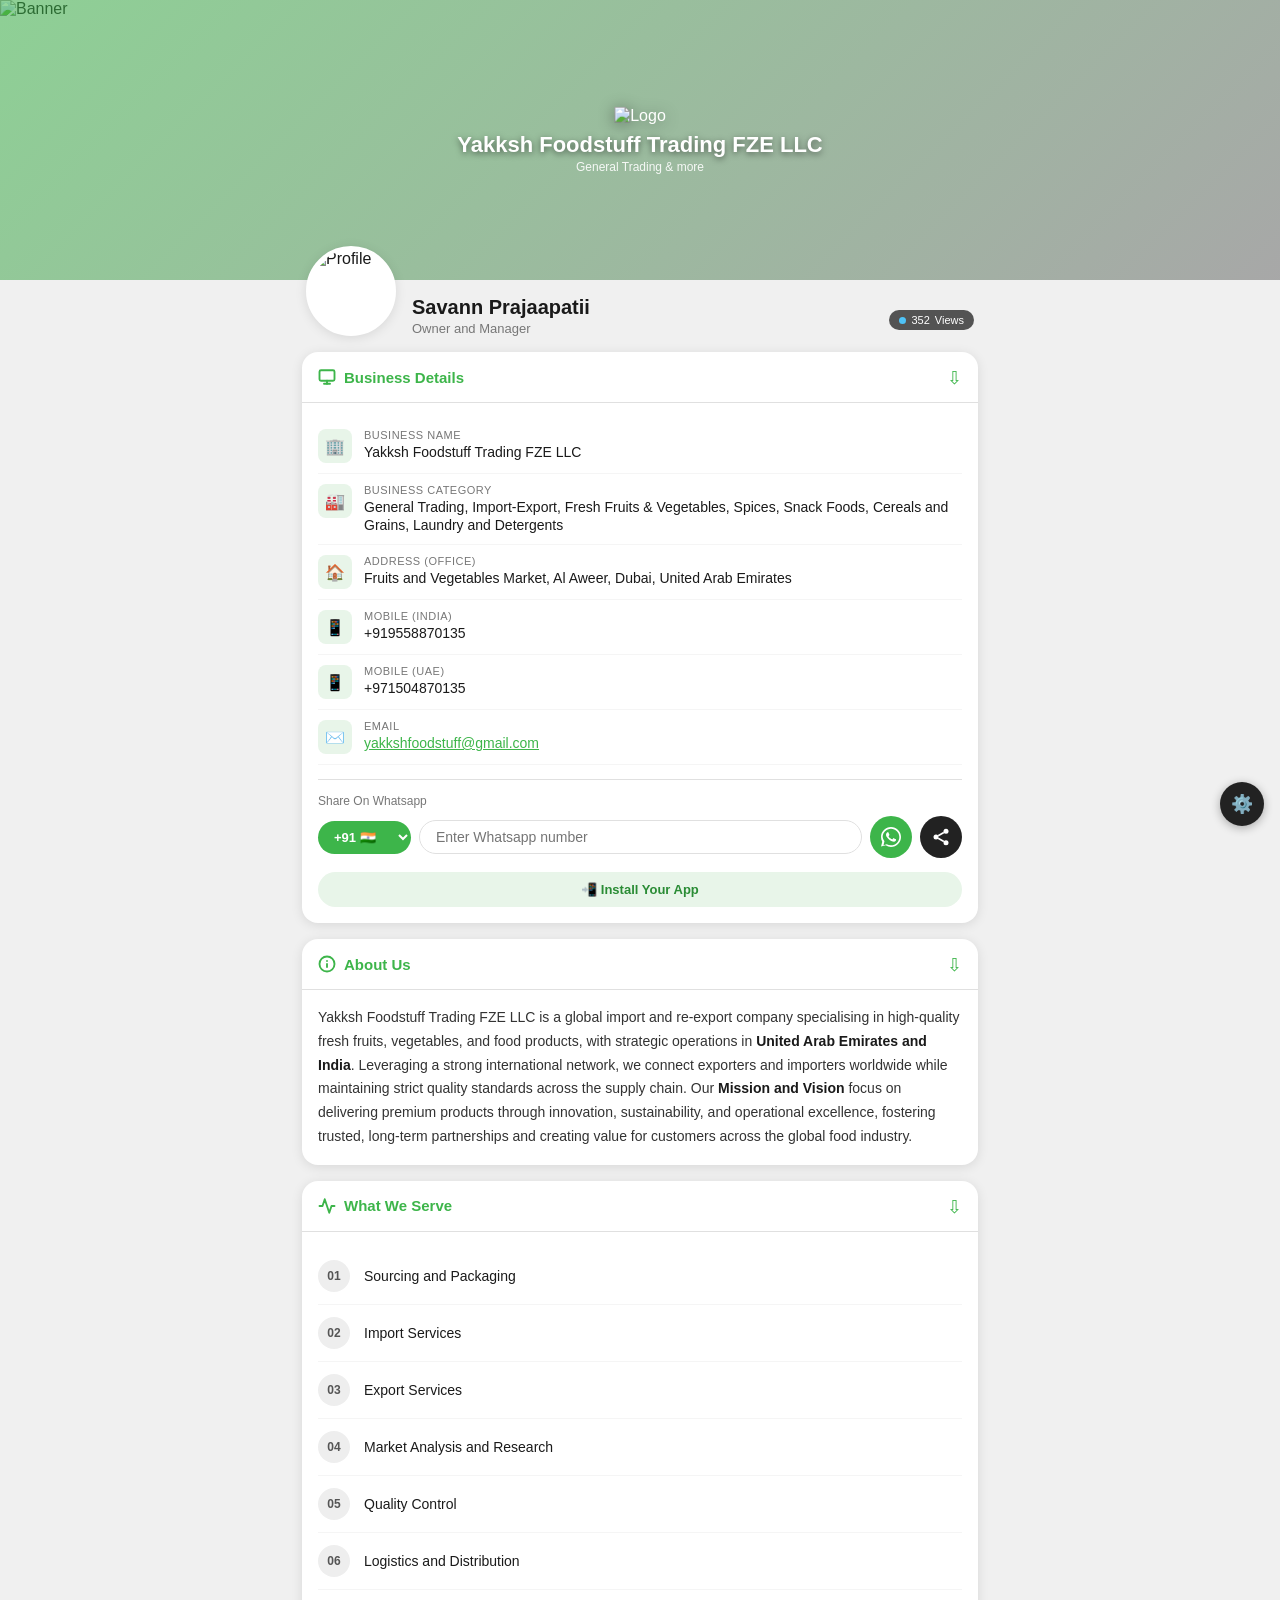
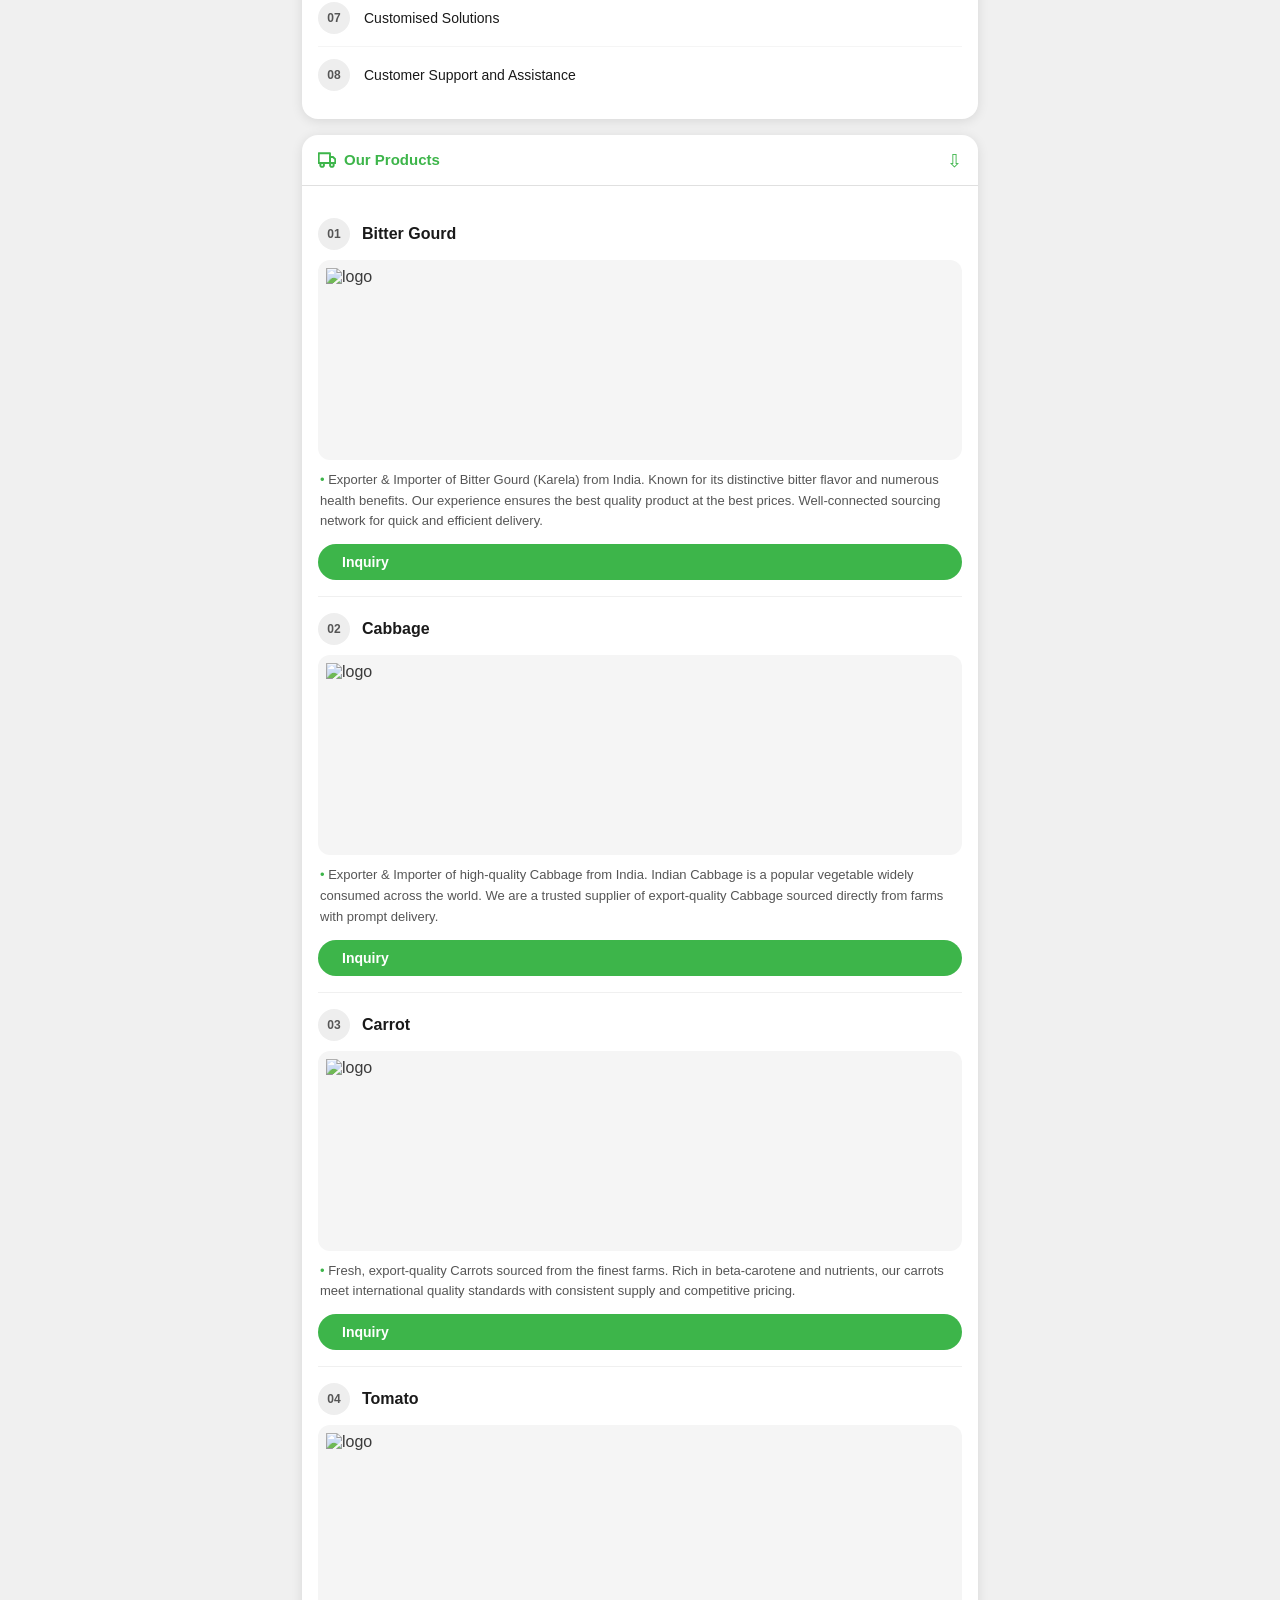
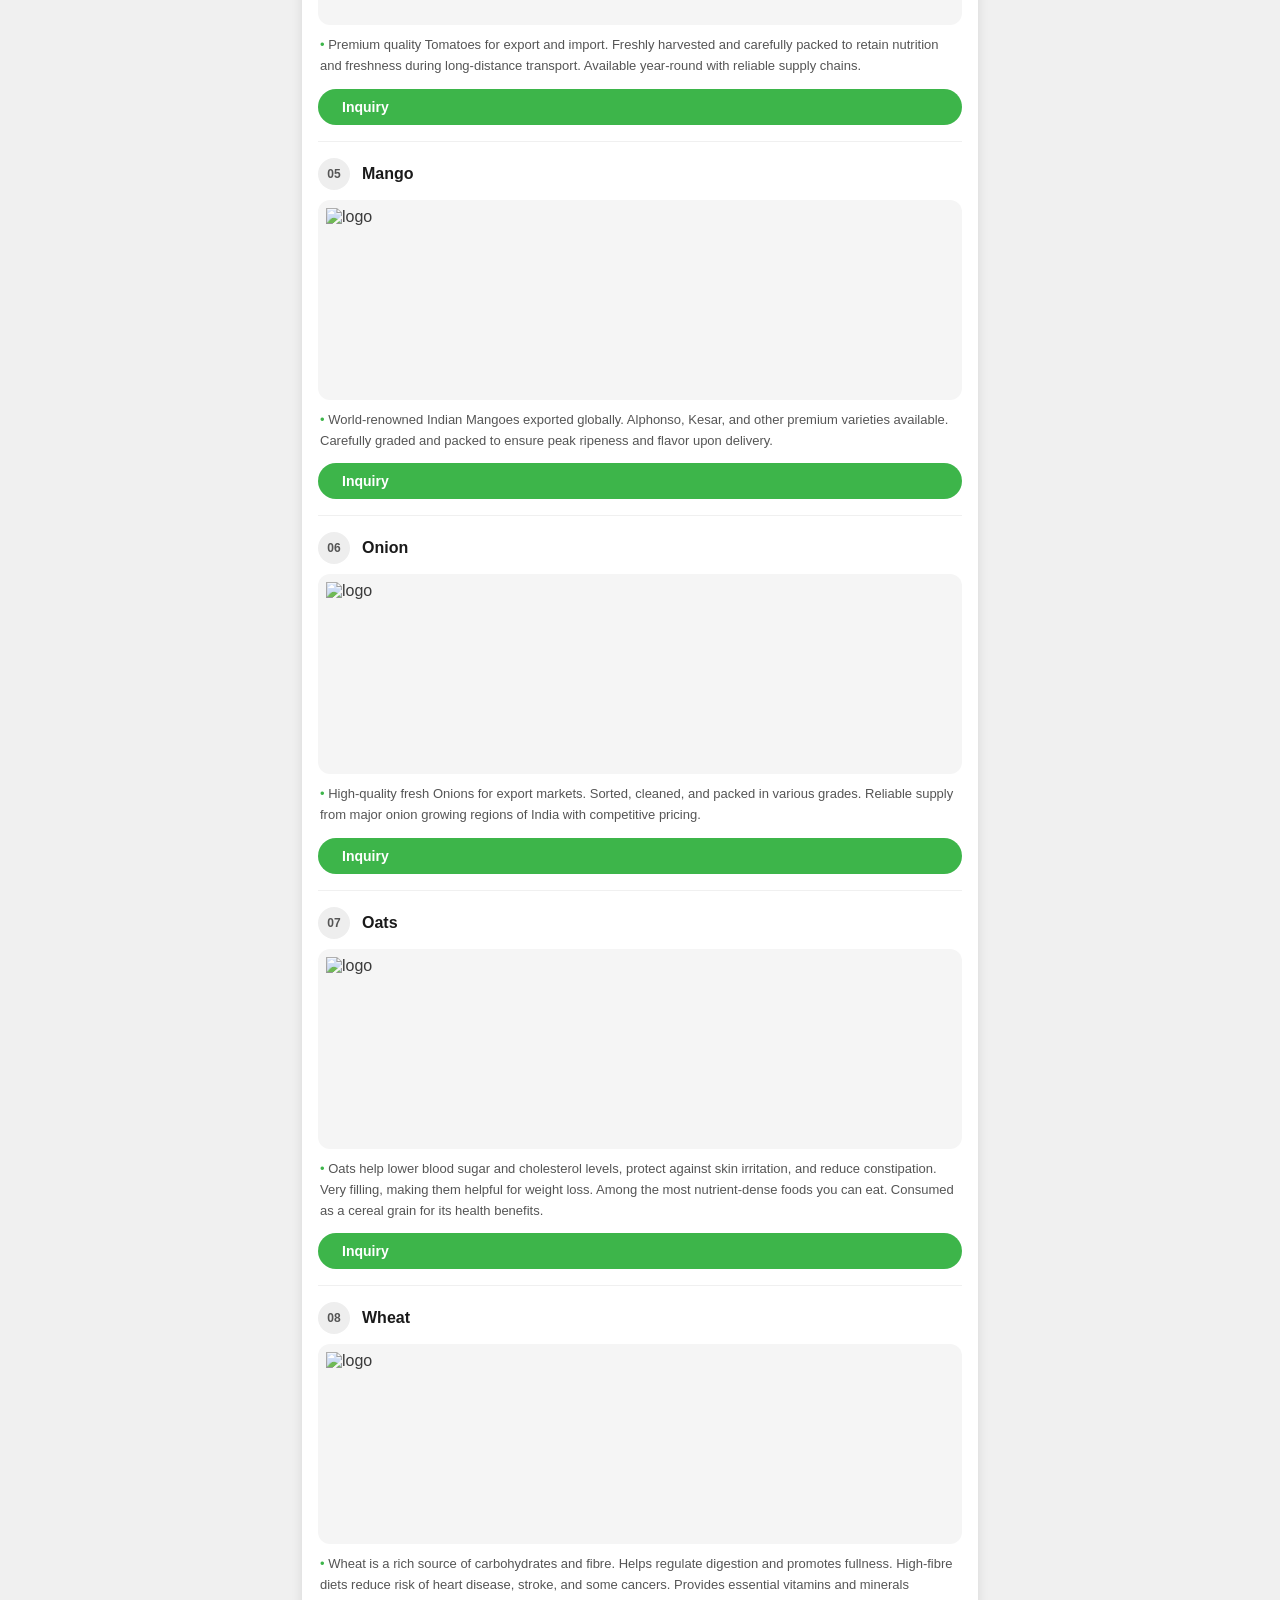
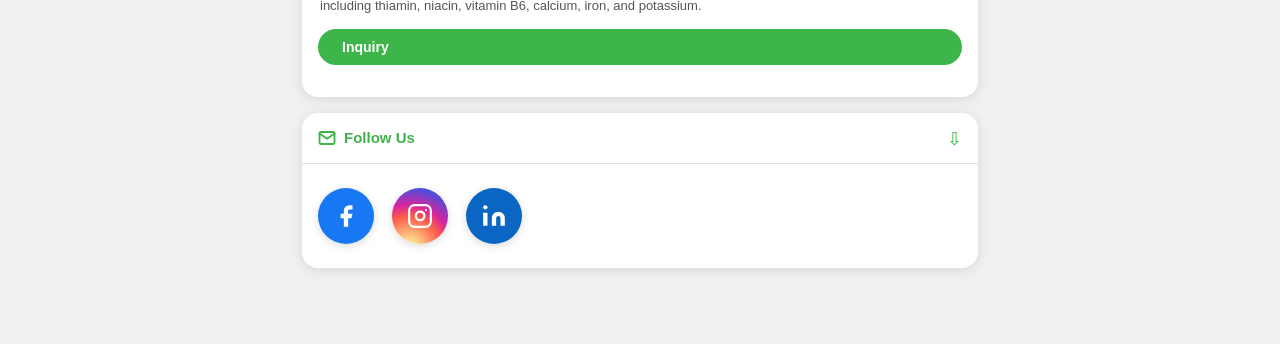
==== index.html @ 3118de77 "Add complete Foodshop website with admin panel - index.html: Mobile-first landing page matching Yakk" ====
<!DOCTYPE html>
<html lang="en">
<head>
  <meta charset="UTF-8">
  <meta name="viewport" content="width=device-width, initial-scale=1.0, maximum-scale=1.0">
  <meta name="description" content="Foodshop - Fresh Fruits, Vegetables & Food Products">
  <title>Foodshop</title>

  <!-- Fonts -->
  <link rel="preconnect" href="https://fonts.googleapis.com">
  <link href="https://fonts.googleapis.com/css2?family=Segoe+UI:wght@400;600;700&display=swap" rel="stylesheet">

  <!-- Styles -->
  <link rel="stylesheet" href="css/style.css">

  <!-- Favicon (emoji) -->
  <link rel="icon" href="data:image/svg+xml,<svg xmlns='http://www.w3.org/2000/svg' viewBox='0 0 100 100'><text y='.9em' font-size='90'>🥦</text></svg>">
</head>
<body>

<!-- ============================================================
     BANNER
     ============================================================ -->
<div class="banner">
  <img id="banner-img"
    src="https://images.unsplash.com/photo-1542838132-92c53300491e?w=800&q=80"
    alt="Banner"
    class="banner-img">
  <div class="banner-overlay"></div>
  <div class="banner-logo">
    <img id="banner-logo-img"
      src="https://images.unsplash.com/photo-1611735341450-74d61e660ad2?w=200&q=80"
      alt="Logo">
    <h2 id="banner-name">Foodshop</h2>
    <span id="banner-tagline">General Trading</span>
  </div>
</div>

<!-- ============================================================
     MAIN CONTAINER
     ============================================================ -->
<div class="main-container">

  <!-- Profile Section -->
  <div style="position:relative;">
    <div class="profile-section">
      <img id="profile-avatar"
        src="https://images.unsplash.com/photo-1611735341450-74d61e660ad2?w=200&q=80"
        alt="Profile"
        class="profile-avatar">
      <div class="profile-info">
        <h1 id="owner-name">Owner Name</h1>
        <p id="owner-role">Owner and Manager</p>
      </div>
    </div>
    <div class="views-badge">
      <span class="dot"></span>
      <span id="views-count">0</span> Views
    </div>
  </div>

  <!-- ---- BUSINESS DETAILS CARD ---- -->
  <div class="card">
    <div class="card-header">
      <h3>
        <svg width="18" height="18" viewBox="0 0 24 24" fill="none" stroke="currentColor" stroke-width="2.5" stroke-linecap="round" stroke-linejoin="round"><rect x="2" y="3" width="20" height="14" rx="2"/><line x1="8" y1="21" x2="16" y2="21"/><line x1="12" y1="17" x2="12" y2="21"/></svg>
        Business Details
      </h3>
      <span class="toggle-icon open">&#8679;</span>
    </div>
    <div class="card-body">

      <div class="detail-row">
        <div class="detail-icon">🏢</div>
        <div class="detail-content">
          <label>Business Name</label>
          <span id="biz-name">—</span>
        </div>
      </div>

      <div class="detail-row">
        <div class="detail-icon">🏭</div>
        <div class="detail-content">
          <label>Business Category</label>
          <span id="biz-category">—</span>
        </div>
      </div>

      <div class="detail-row">
        <div class="detail-icon">🏠</div>
        <div class="detail-content">
          <label>Address (Office)</label>
          <span id="biz-address">—</span>
        </div>
      </div>

      <div class="detail-row">
        <div class="detail-icon">📱</div>
        <div class="detail-content">
          <label>Mobile (India)</label>
          <span id="biz-mobile-india">—</span>
        </div>
      </div>

      <div class="detail-row">
        <div class="detail-icon">📱</div>
        <div class="detail-content">
          <label>Mobile (UAE)</label>
          <span id="biz-mobile-uae">—</span>
        </div>
      </div>

      <div class="detail-row">
        <div class="detail-icon">✉️</div>
        <div class="detail-content">
          <label>Email</label>
          <span id="biz-email" style="color:#3db54a;text-decoration:underline;">—</span>
        </div>
      </div>

      <!-- WhatsApp Share -->
      <div class="whatsapp-share">
        <label>Share On Whatsapp</label>
        <div class="whatsapp-input-row">
          <select class="country-select" id="country-select">
            <option value="+91">+91 🇮🇳</option>
            <option value="+971">+971 🇦🇪</option>
            <option value="+1">+1 🇺🇸</option>
            <option value="+44">+44 🇬🇧</option>
            <option value="+60">+60 🇲🇾</option>
            <option value="+65">+65 🇸🇬</option>
            <option value="+966">+966 🇸🇦</option>
            <option value="+974">+974 🇶🇦</option>
            <option value="+968">+968 🇴🇲</option>
            <option value="+973">+973 🇧🇭</option>
            <option value="+49">+49 🇩🇪</option>
            <option value="+33">+33 🇫🇷</option>
            <option value="+86">+86 🇨🇳</option>
            <option value="+81">+81 🇯🇵</option>
            <option value="+61">+61 🇦🇺</option>
          </select>
          <input type="tel" class="wa-number-input" id="wa-number-input"
            placeholder="Enter Whatsapp number">
          <button class="btn-whatsapp" id="btn-wa-send" title="Send on WhatsApp">
            <svg width="20" height="20" viewBox="0 0 24 24" fill="#fff">
              <path d="M17.472 14.382c-.297-.149-1.758-.867-2.03-.967-.273-.099-.471-.148-.67.15-.197.297-.767.966-.94 1.164-.173.199-.347.223-.644.075-.297-.15-1.255-.463-2.39-1.475-.883-.788-1.48-1.761-1.653-2.059-.173-.297-.018-.458.13-.606.134-.133.298-.347.446-.52.149-.174.198-.298.298-.497.099-.198.05-.371-.025-.52-.075-.149-.669-1.612-.916-2.207-.242-.579-.487-.5-.669-.51-.173-.008-.371-.01-.57-.01-.198 0-.52.074-.792.372-.272.297-1.04 1.016-1.04 2.479 0 1.462 1.065 2.875 1.213 3.074.149.198 2.096 3.2 5.077 4.487.709.306 1.262.489 1.694.625.712.227 1.36.195 1.871.118.571-.085 1.758-.719 2.006-1.413.248-.694.248-1.289.173-1.413-.074-.124-.272-.198-.57-.347z"/>
              <path d="M12 0C5.373 0 0 5.373 0 12c0 2.115.55 4.1 1.517 5.829L.057 23.25l5.565-1.459A11.952 11.952 0 0012 24c6.627 0 12-5.373 12-12S18.627 0 12 0zm0 22c-1.89 0-3.659-.495-5.191-1.362L3 21.75l1.126-4.714A10 10 0 012 12C2 6.477 6.477 2 12 2s10 4.477 10 10-4.477 10-10 10z"/>
            </svg>
          </button>
          <button class="btn-share" id="btn-share" title="Share this page">
            <svg width="20" height="20" viewBox="0 0 24 24" fill="#fff">
              <circle cx="18" cy="5" r="3"/><circle cx="6" cy="12" r="3"/><circle cx="18" cy="19" r="3"/>
              <line x1="8.59" y1="13.51" x2="15.42" y2="17.49" stroke="#fff" stroke-width="2"/>
              <line x1="15.41" y1="6.51" x2="8.59" y2="10.49" stroke="#fff" stroke-width="2"/>
            </svg>
          </button>
        </div>
        <button class="btn-install" id="btn-install">
          📲 Install Your App
        </button>
      </div>

    </div>
  </div>

  <!-- ---- ABOUT US CARD ---- -->
  <div class="card">
    <div class="card-header">
      <h3>
        <svg width="18" height="18" viewBox="0 0 24 24" fill="none" stroke="currentColor" stroke-width="2.5" stroke-linecap="round" stroke-linejoin="round"><circle cx="12" cy="12" r="10"/><line x1="12" y1="16" x2="12" y2="12"/><line x1="12" y1="8" x2="12.01" y2="8"/></svg>
        About Us
      </h3>
      <span class="toggle-icon open">&#8679;</span>
    </div>
    <div class="card-body">
      <p class="about-text" id="about-text">Loading...</p>
    </div>
  </div>

  <!-- ---- WHAT WE SERVE CARD ---- -->
  <div class="card">
    <div class="card-header">
      <h3>
        <svg width="18" height="18" viewBox="0 0 24 24" fill="none" stroke="currentColor" stroke-width="2.5" stroke-linecap="round" stroke-linejoin="round"><polyline points="22 12 18 12 15 21 9 3 6 12 2 12"/></svg>
        What We Serve
      </h3>
      <span class="toggle-icon open">&#8679;</span>
    </div>
    <div class="card-body">
      <ul class="numbered-list" id="services-list">
        <li><span class="num-badge">01</span>Loading...</li>
      </ul>
    </div>
  </div>

  <!-- ---- OUR PRODUCTS CARD ---- -->
  <div class="card">
    <div class="card-header">
      <h3>
        <svg width="18" height="18" viewBox="0 0 24 24" fill="none" stroke="currentColor" stroke-width="2.5" stroke-linecap="round" stroke-linejoin="round"><rect x="1" y="3" width="15" height="13"/><polygon points="16 8 20 8 23 11 23 16 16 16 16 8"/><circle cx="5.5" cy="18.5" r="2.5"/><circle cx="18.5" cy="18.5" r="2.5"/></svg>
        Our Products
      </h3>
      <span class="toggle-icon open">&#8679;</span>
    </div>
    <div class="card-body">
      <div id="products-list" class="products-list">
        <div class="empty-state">
          <div class="empty-icon">⏳</div>
          <p>Loading products...</p>
        </div>
      </div>
    </div>
  </div>

  <!-- ---- FOLLOW US CARD ---- -->
  <div class="card">
    <div class="card-header">
      <h3>
        <svg width="18" height="18" viewBox="0 0 24 24" fill="none" stroke="currentColor" stroke-width="2.5" stroke-linecap="round" stroke-linejoin="round"><path d="M4 4h16c1.1 0 2 .9 2 2v12c0 1.1-.9 2-2 2H4c-1.1 0-2-.9-2-2V6c0-1.1.9-2 2-2z"/><polyline points="22,6 12,13 2,6"/></svg>
        Follow Us
      </h3>
      <span class="toggle-icon open">&#8679;</span>
    </div>
    <div class="card-body">
      <div class="social-row">
        <a id="link-fb" class="social-btn facebook" href="#" target="_blank" rel="noopener" title="Facebook">
          <svg width="26" height="26" viewBox="0 0 24 24" fill="#fff"><path d="M18 2h-3a5 5 0 00-5 5v3H7v4h3v8h4v-8h3l1-4h-4V7a1 1 0 011-1h3z"/></svg>
        </a>
        <a id="link-ig" class="social-btn instagram" href="#" target="_blank" rel="noopener" title="Instagram">
          <svg width="26" height="26" viewBox="0 0 24 24" fill="none" stroke="#fff" stroke-width="2" stroke-linecap="round" stroke-linejoin="round"><rect x="2" y="2" width="20" height="20" rx="5" ry="5"/><path d="M16 11.37A4 4 0 1112.63 8 4 4 0 0116 11.37z"/><line x1="17.5" y1="6.5" x2="17.51" y2="6.5"/></svg>
        </a>
        <a id="link-li" class="social-btn linkedin" href="#" target="_blank" rel="noopener" title="LinkedIn">
          <svg width="26" height="26" viewBox="0 0 24 24" fill="#fff"><path d="M16 8a6 6 0 016 6v7h-4v-7a2 2 0 00-2-2 2 2 0 00-2 2v7h-4v-7a6 6 0 016-6zM2 9h4v12H2z"/><circle cx="4" cy="4" r="2"/></svg>
        </a>
        <a id="link-yt" class="social-btn youtube" href="#" target="_blank" rel="noopener" title="YouTube" style="display:none">
          <svg width="26" height="26" viewBox="0 0 24 24" fill="#fff"><path d="M22.54 6.42a2.78 2.78 0 00-1.95-1.95C18.88 4 12 4 12 4s-6.88 0-8.59.47a2.78 2.78 0 00-1.95 1.95A29 29 0 001 12a29 29 0 00.46 5.58A2.78 2.78 0 003.41 19.5C5.12 20 12 20 12 20s6.88 0 8.59-.46a2.78 2.78 0 001.95-1.95A29 29 0 0023 12a29 29 0 00-.46-5.58z"/><polygon points="9.75 15.02 15.5 12 9.75 8.98 9.75 15.02" fill="#ff0000"/></svg>
        </a>
        <a id="link-tw" class="social-btn twitter" href="#" target="_blank" rel="noopener" title="Twitter/X" style="display:none">
          <svg width="26" height="26" viewBox="0 0 24 24" fill="#fff"><path d="M23 3a10.9 10.9 0 01-3.14 1.53 4.48 4.48 0 00-7.86 3v1A10.66 10.66 0 013 4s-4 9 5 13a11.64 11.64 0 01-7 2c9 5 20 0 20-11.5a4.5 4.5 0 00-.08-.83A7.72 7.72 0 0023 3z"/></svg>
        </a>
      </div>
    </div>
  </div>

</div><!-- /main-container -->

<!-- Back to Top -->
<button id="back-to-top" title="Back to top">&#8679;</button>

<!-- Admin FAB -->
<a id="admin-fab" href="admin.html" title="Admin Panel">⚙️</a>

<!-- Toast -->
<div class="toast"></div>

<!-- Scripts -->
<script src="js/data.js"></script>
<script src="js/main.js"></script>

</body>
</html>
---- css/style.css ----
/* ============================================================
   FOODSHOP - Main Stylesheet
   Matching Yakksh Foodstuff Trading FZE LLC UI
   ============================================================ */

* {
  margin: 0;
  padding: 0;
  box-sizing: border-box;
}

:root {
  --primary: #3db54a;
  --primary-dark: #2a8c35;
  --primary-light: #e8f5e9;
  --accent: #22c55e;
  --text-dark: #1a1a1a;
  --text-muted: #777;
  --bg: #f0f0f0;
  --card-bg: #fff;
  --border: #e0e0e0;
  --shadow: 0 2px 12px rgba(0,0,0,0.10);
  --radius: 16px;
}

body {
  font-family: 'Segoe UI', Roboto, Arial, sans-serif;
  background: var(--bg);
  color: var(--text-dark);
  min-height: 100vh;
}

/* ---- Scrollbar ---- */
::-webkit-scrollbar { width: 6px; }
::-webkit-scrollbar-track { background: #f1f1f1; }
::-webkit-scrollbar-thumb { background: var(--primary); border-radius: 3px; }

/* ============================================================
   BANNER
   ============================================================ */
.banner {
  position: relative;
  width: 100%;
  height: 220px;
  overflow: hidden;
}

.banner-img {
  width: 100%;
  height: 100%;
  object-fit: cover;
  display: block;
}

.banner-overlay {
  position: absolute;
  inset: 0;
  background: linear-gradient(135deg, rgba(61,181,74,0.55) 0%, rgba(0,0,0,0.30) 100%);
}

.banner-logo {
  position: absolute;
  top: 50%;
  left: 50%;
  transform: translate(-50%, -50%);
  text-align: center;
  color: #fff;
}

.banner-logo img {
  width: 90px;
  height: 90px;
  object-fit: contain;
  filter: drop-shadow(0 2px 8px rgba(0,0,0,0.4));
}

.banner-logo h2 {
  font-size: 18px;
  font-weight: 700;
  text-shadow: 0 2px 6px rgba(0,0,0,0.5);
  margin-top: 6px;
  line-height: 1.3;
}

.banner-logo span {
  font-size: 12px;
  opacity: 0.9;
  display: block;
}

/* ============================================================
   PROFILE SECTION
   ============================================================ */
.profile-section {
  display: flex;
  align-items: center;
  gap: 16px;
  padding: 16px 16px 0;
  position: relative;
  margin-top: -50px;
  z-index: 10;
}

.profile-avatar {
  width: 90px;
  height: 90px;
  border-radius: 50%;
  border: 4px solid #fff;
  background: #fff;
  object-fit: cover;
  box-shadow: var(--shadow);
  flex-shrink: 0;
}

.profile-info {
  flex: 1;
  padding-top: 50px;
}

.profile-info h1 {
  font-size: 20px;
  font-weight: 700;
  color: var(--text-dark);
}

.profile-info p {
  font-size: 13px;
  color: var(--text-muted);
  margin-top: 2px;
}

.views-badge {
  position: absolute;
  right: 16px;
  top: 80px;
  background: rgba(0,0,0,0.65);
  color: #fff;
  font-size: 11px;
  padding: 4px 10px;
  border-radius: 20px;
  display: flex;
  align-items: center;
  gap: 5px;
}

.views-badge .dot {
  width: 7px;
  height: 7px;
  background: #4fc3f7;
  border-radius: 50%;
  display: inline-block;
}

/* ============================================================
   MAIN CONTAINER
   ============================================================ */
.main-container {
  max-width: 700px;
  margin: 0 auto;
  padding: 0 0 40px;
}

/* ============================================================
   CARDS
   ============================================================ */
.card {
  background: var(--card-bg);
  border-radius: var(--radius);
  margin: 16px 12px;
  box-shadow: var(--shadow);
  overflow: hidden;
}

.card-header {
  display: flex;
  align-items: center;
  justify-content: space-between;
  padding: 14px 16px;
  cursor: pointer;
  user-select: none;
  border-bottom: 1px solid var(--border);
}

.card-header h3 {
  font-size: 15px;
  font-weight: 700;
  color: var(--primary);
  display: flex;
  align-items: center;
  gap: 8px;
}

.card-header .toggle-icon {
  color: var(--primary);
  font-size: 18px;
  transition: transform 0.3s;
}

.card-header .toggle-icon.open {
  transform: rotate(180deg);
}

.card-body {
  padding: 16px;
  animation: fadeIn 0.3s ease;
}

.card-body.collapsed {
  display: none;
}

@keyframes fadeIn {
  from { opacity: 0; transform: translateY(-6px); }
  to   { opacity: 1; transform: translateY(0); }
}

/* ============================================================
   BUSINESS DETAILS
   ============================================================ */
.detail-row {
  display: flex;
  align-items: flex-start;
  gap: 12px;
  padding: 10px 0;
  border-bottom: 1px solid #f5f5f5;
}

.detail-row:last-child {
  border-bottom: none;
}

.detail-icon {
  width: 34px;
  height: 34px;
  background: var(--primary-light);
  border-radius: 8px;
  display: flex;
  align-items: center;
  justify-content: center;
  flex-shrink: 0;
  font-size: 16px;
}

.detail-content label {
  font-size: 11px;
  color: var(--text-muted);
  display: block;
  margin-bottom: 2px;
  text-transform: uppercase;
  letter-spacing: 0.5px;
}

.detail-content span {
  font-size: 14px;
  color: var(--text-dark);
  font-weight: 500;
}

/* WhatsApp share */
.whatsapp-share {
  margin-top: 14px;
  padding-top: 14px;
  border-top: 1px solid var(--border);
}

.whatsapp-share label {
  font-size: 12px;
  color: var(--text-muted);
  display: block;
  margin-bottom: 8px;
}

.whatsapp-input-row {
  display: flex;
  gap: 8px;
  align-items: center;
}

.country-select {
  background: var(--primary);
  color: #fff;
  border: none;
  border-radius: 24px;
  padding: 8px 12px;
  font-size: 13px;
  font-weight: 600;
  cursor: pointer;
  outline: none;
  min-width: 70px;
}

.wa-number-input {
  flex: 1;
  border: 1px solid var(--border);
  border-radius: 24px;
  padding: 8px 16px;
  font-size: 14px;
  outline: none;
  color: var(--text-dark);
}

.wa-number-input:focus {
  border-color: var(--primary);
}

.btn-whatsapp {
  width: 42px;
  height: 42px;
  border-radius: 50%;
  background: var(--primary);
  border: none;
  cursor: pointer;
  display: flex;
  align-items: center;
  justify-content: center;
  flex-shrink: 0;
  transition: background 0.2s;
}

.btn-whatsapp:hover { background: var(--primary-dark); }

.btn-share {
  width: 42px;
  height: 42px;
  border-radius: 50%;
  background: #222;
  border: none;
  cursor: pointer;
  display: flex;
  align-items: center;
  justify-content: center;
  flex-shrink: 0;
  transition: background 0.2s;
}

.btn-share:hover { background: #444; }

.btn-install {
  width: 100%;
  margin-top: 14px;
  padding: 10px;
  background: var(--primary-light);
  border: none;
  border-radius: 24px;
  color: var(--primary-dark);
  font-size: 13px;
  font-weight: 600;
  cursor: pointer;
  display: flex;
  align-items: center;
  justify-content: center;
  gap: 6px;
  transition: background 0.2s;
}

.btn-install:hover { background: #c8e6c9; }

/* ============================================================
   ABOUT US
   ============================================================ */
.about-text {
  font-size: 14px;
  line-height: 1.7;
  color: #333;
}

.about-text strong {
  color: var(--text-dark);
}

/* ============================================================
   NUMBERED LIST (Services)
   ============================================================ */
.numbered-list {
  list-style: none;
}

.numbered-list li {
  display: flex;
  align-items: center;
  gap: 14px;
  padding: 12px 0;
  border-bottom: 1px solid #f5f5f5;
  font-size: 14px;
  font-weight: 500;
  color: var(--text-dark);
}

.numbered-list li:last-child {
  border-bottom: none;
}

.num-badge {
  width: 32px;
  height: 32px;
  border-radius: 50%;
  background: #eee;
  color: #555;
  font-size: 12px;
  font-weight: 700;
  display: flex;
  align-items: center;
  justify-content: center;
  flex-shrink: 0;
}

/* ============================================================
   PRODUCTS
   ============================================================ */
.products-list {
  display: flex;
  flex-direction: column;
  gap: 0;
}

.product-item {
  padding: 16px 0;
  border-bottom: 1px solid #f0f0f0;
}

.product-item:last-child {
  border-bottom: none;
}

.product-number-row {
  display: flex;
  align-items: center;
  gap: 12px;
  margin-bottom: 10px;
}

.product-number-row .num-badge {
  background: #eee;
}

.product-number-row h4 {
  font-size: 16px;
  font-weight: 700;
  color: var(--text-dark);
}

.product-img-wrap {
  position: relative;
  border-radius: 12px;
  overflow: hidden;
  margin-bottom: 10px;
  background: #f5f5f5;
  height: 200px;
}

.product-img-wrap img {
  width: 100%;
  height: 100%;
  object-fit: cover;
  display: block;
  transition: transform 0.4s;
}

.product-img-wrap:hover img {
  transform: scale(1.04);
}

.product-watermark {
  position: absolute;
  top: 8px;
  left: 8px;
  width: 40px;
  height: 40px;
  object-fit: contain;
  opacity: 0.85;
}

.product-description {
  font-size: 13px;
  line-height: 1.6;
  color: #555;
  margin-bottom: 12px;
  padding-left: 2px;
}

.product-description::before {
  content: "• ";
  color: var(--primary);
}

.btn-inquiry {
  display: block;
  margin-left: auto;
  background: var(--primary);
  color: #fff;
  border: none;
  border-radius: 24px;
  padding: 10px 24px;
  font-size: 14px;
  font-weight: 600;
  cursor: pointer;
  transition: background 0.2s, transform 0.15s;
  text-decoration: none;
}

.btn-inquiry:hover {
  background: var(--primary-dark);
  transform: scale(1.03);
}

/* ============================================================
   FOLLOW US
   ============================================================ */
.social-row {
  display: flex;
  gap: 18px;
  align-items: center;
  padding: 8px 0;
}

.social-btn {
  width: 56px;
  height: 56px;
  border-radius: 50%;
  display: flex;
  align-items: center;
  justify-content: center;
  text-decoration: none;
  font-size: 24px;
  transition: transform 0.2s, box-shadow 0.2s;
  box-shadow: 0 2px 8px rgba(0,0,0,0.15);
}

.social-btn:hover {
  transform: scale(1.1);
  box-shadow: 0 4px 16px rgba(0,0,0,0.2);
}

.social-btn.facebook { background: #1877f2; }
.social-btn.instagram { background: radial-gradient(circle at 30% 107%, #fdf497 0%, #fdf497 5%, #fd5949 45%, #d6249f 60%, #285AEB 90%); }
.social-btn.linkedin { background: #0a66c2; }
.social-btn.youtube { background: #ff0000; }
.social-btn.twitter { background: #1da1f2; }

/* ============================================================
   BACK TO TOP
   ============================================================ */
#back-to-top {
  position: fixed;
  bottom: 20px;
  right: 16px;
  background: var(--primary);
  color: #fff;
  border: none;
  border-radius: 50%;
  width: 44px;
  height: 44px;
  font-size: 20px;
  cursor: pointer;
  display: none;
  align-items: center;
  justify-content: center;
  box-shadow: 0 2px 10px rgba(0,0,0,0.25);
  z-index: 999;
  transition: background 0.2s;
}

#back-to-top:hover { background: var(--primary-dark); }
#back-to-top.visible { display: flex; }

/* ============================================================
   ADMIN FLOATING BUTTON
   ============================================================ */
#admin-fab {
  position: fixed;
  bottom: 74px;
  right: 16px;
  background: #222;
  color: #fff;
  border: none;
  border-radius: 50%;
  width: 44px;
  height: 44px;
  font-size: 18px;
  cursor: pointer;
  display: flex;
  align-items: center;
  justify-content: center;
  box-shadow: 0 2px 10px rgba(0,0,0,0.3);
  z-index: 999;
  text-decoration: none;
  transition: background 0.2s;
}

#admin-fab:hover { background: #444; }

/* ============================================================
   TOAST NOTIFICATION
   ============================================================ */
.toast {
  position: fixed;
  bottom: 80px;
  left: 50%;
  transform: translateX(-50%) translateY(20px);
  background: rgba(0,0,0,0.8);
  color: #fff;
  padding: 10px 20px;
  border-radius: 24px;
  font-size: 13px;
  opacity: 0;
  pointer-events: none;
  transition: opacity 0.3s, transform 0.3s;
  z-index: 9999;
  white-space: nowrap;
}

.toast.show {
  opacity: 1;
  transform: translateX(-50%) translateY(0);
}

/* ============================================================
   EMPTY STATE
   ============================================================ */
.empty-state {
  text-align: center;
  padding: 32px 16px;
  color: var(--text-muted);
}

.empty-state .empty-icon {
  font-size: 48px;
  margin-bottom: 12px;
  opacity: 0.5;
}

.empty-state p {
  font-size: 14px;
}

/* ============================================================
   RESPONSIVE
   ============================================================ */
@media (max-width: 480px) {
  .banner { height: 180px; }
  .banner-logo img { width: 70px; height: 70px; }
  .banner-logo h2 { font-size: 15px; }
  .profile-avatar { width: 76px; height: 76px; }
  .profile-info h1 { font-size: 18px; }
  .product-img-wrap { height: 170px; }
}

@media (min-width: 701px) {
  .main-container { padding-bottom: 60px; }
  .banner { height: 280px; }
  .banner-logo img { width: 110px; height: 110px; }
  .banner-logo h2 { font-size: 22px; }
}
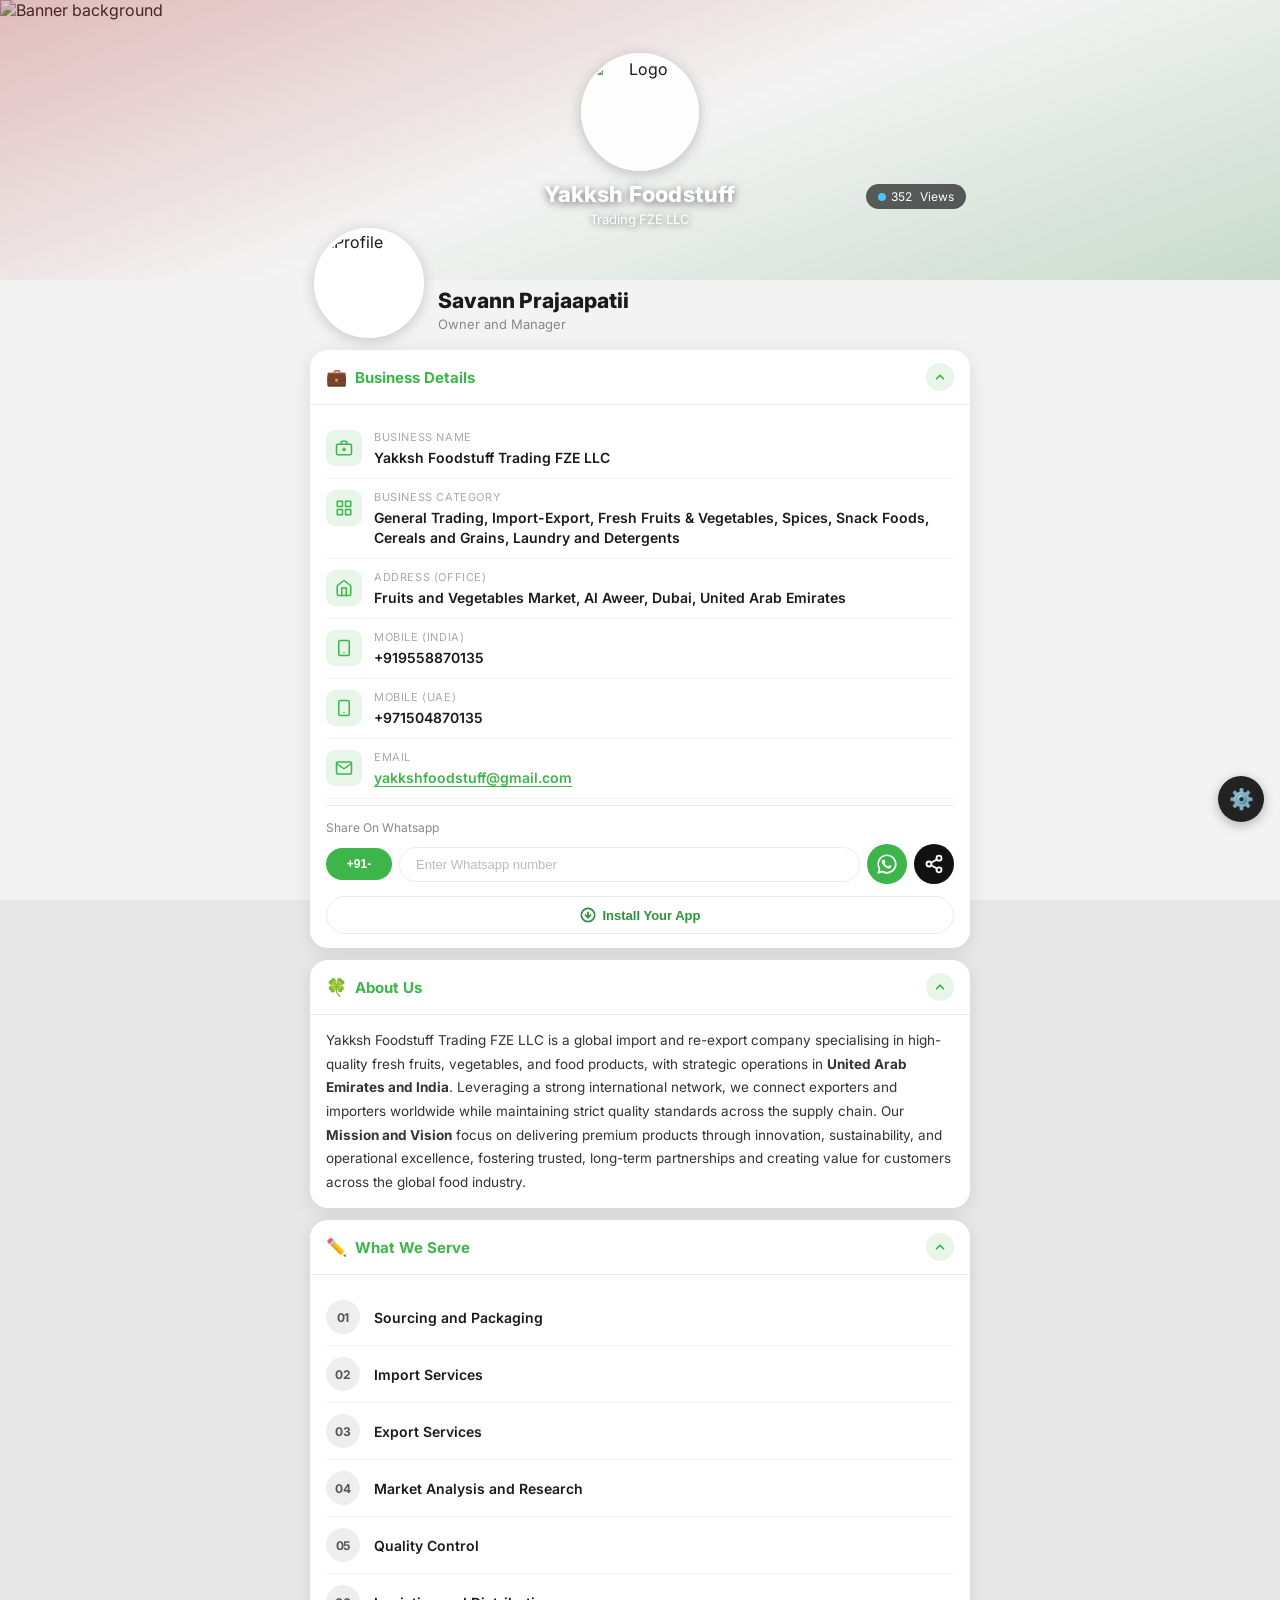
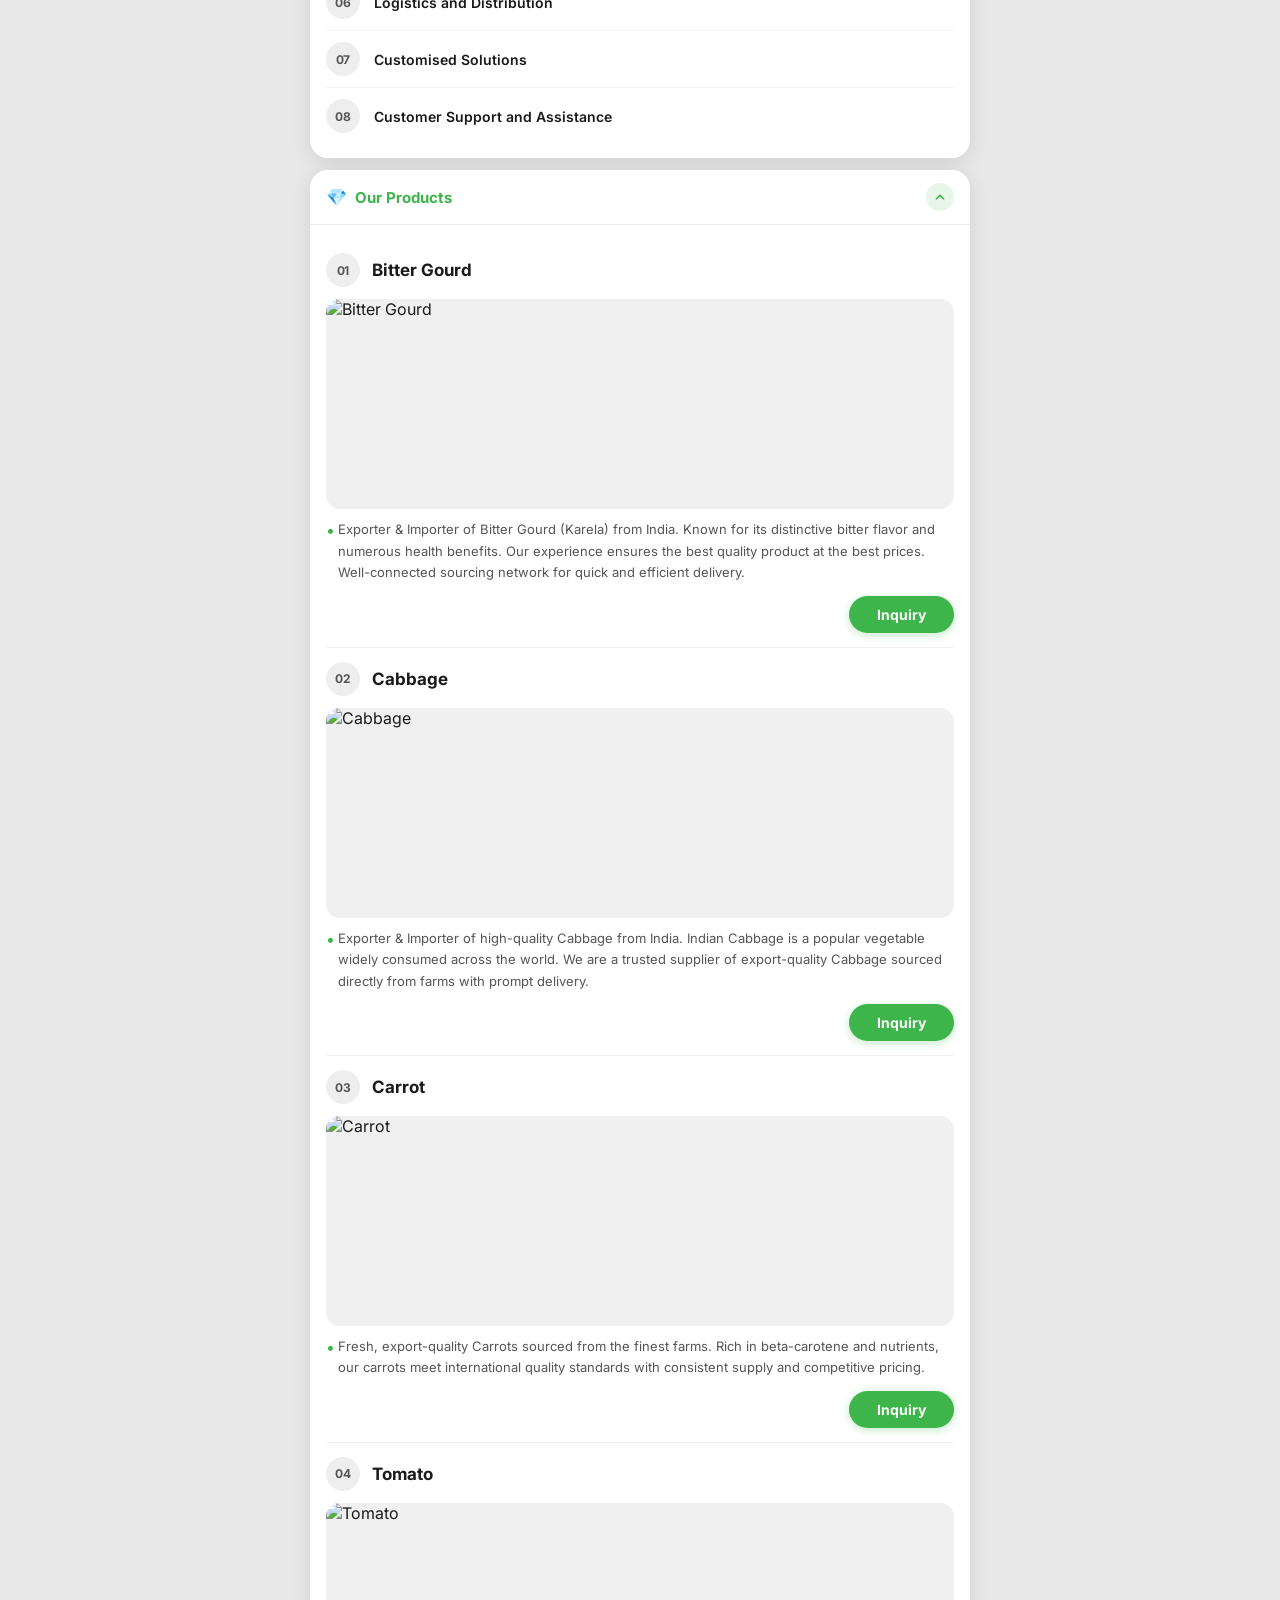
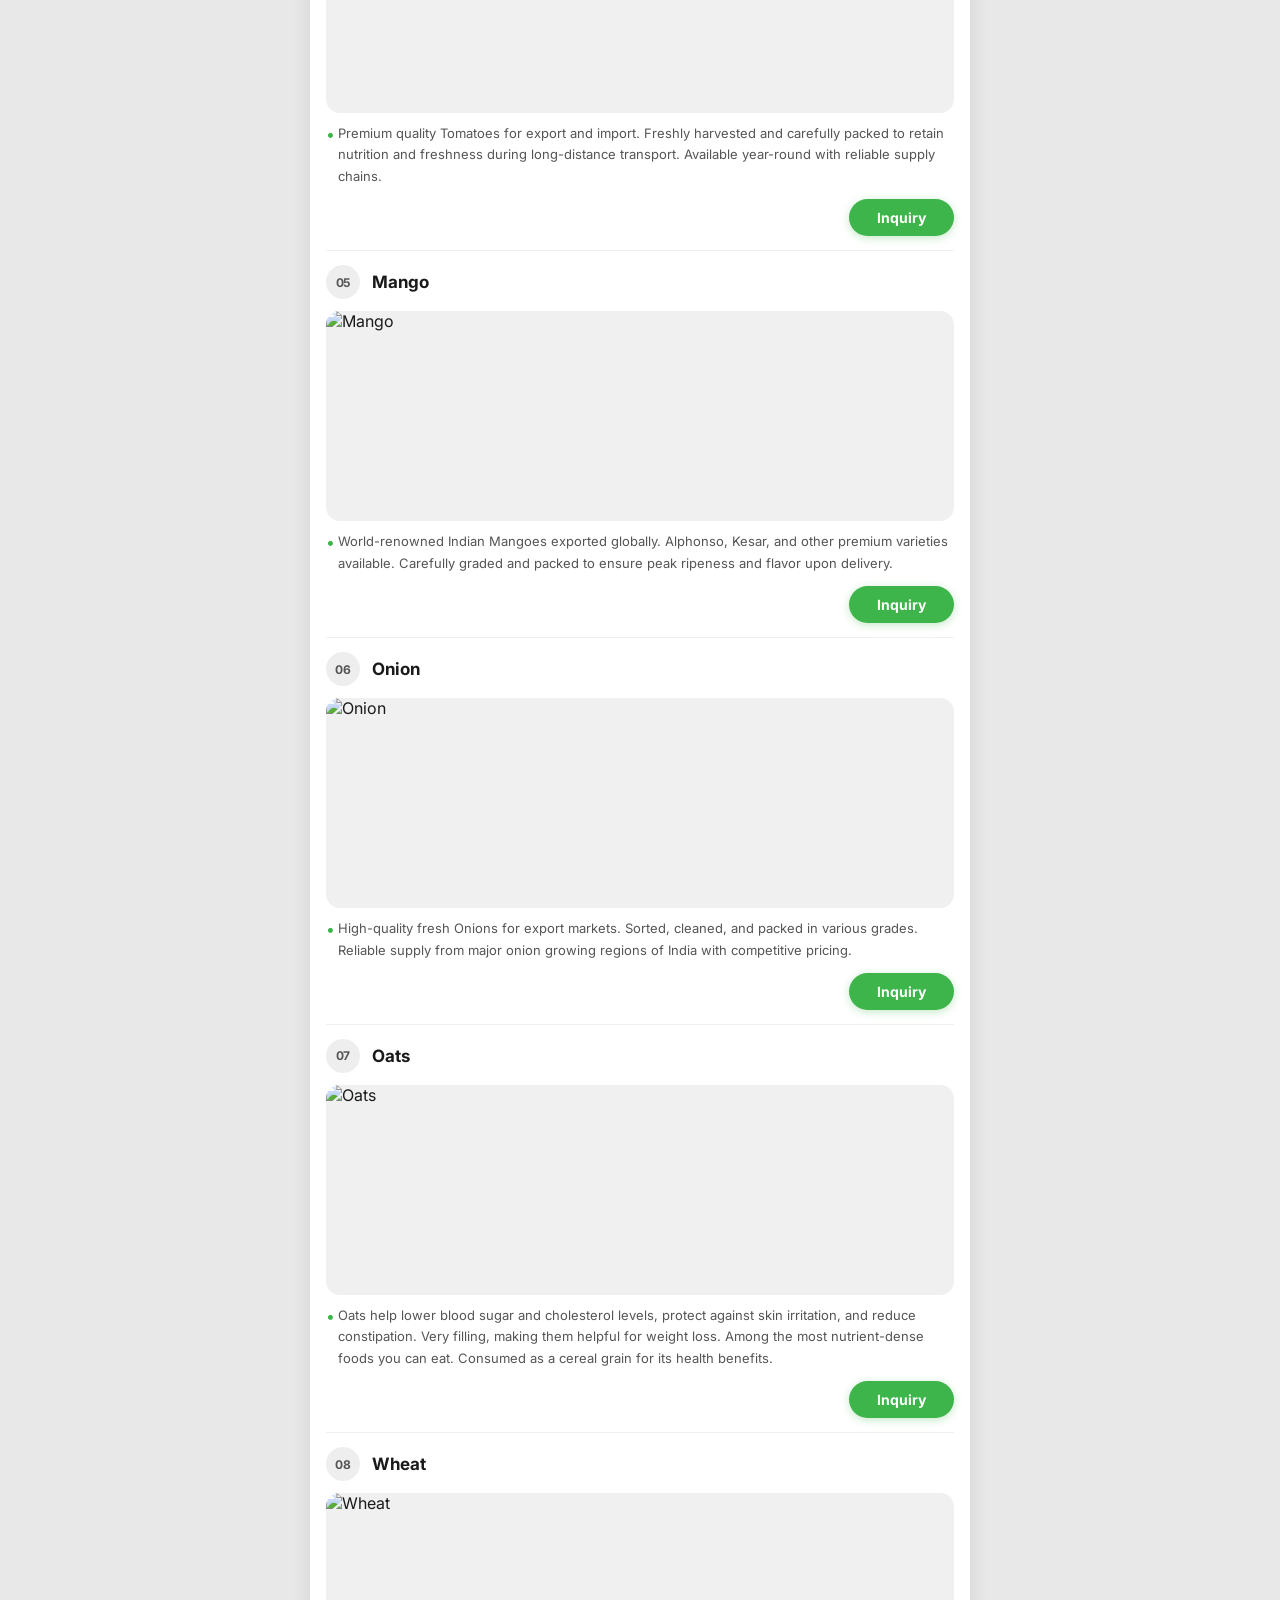
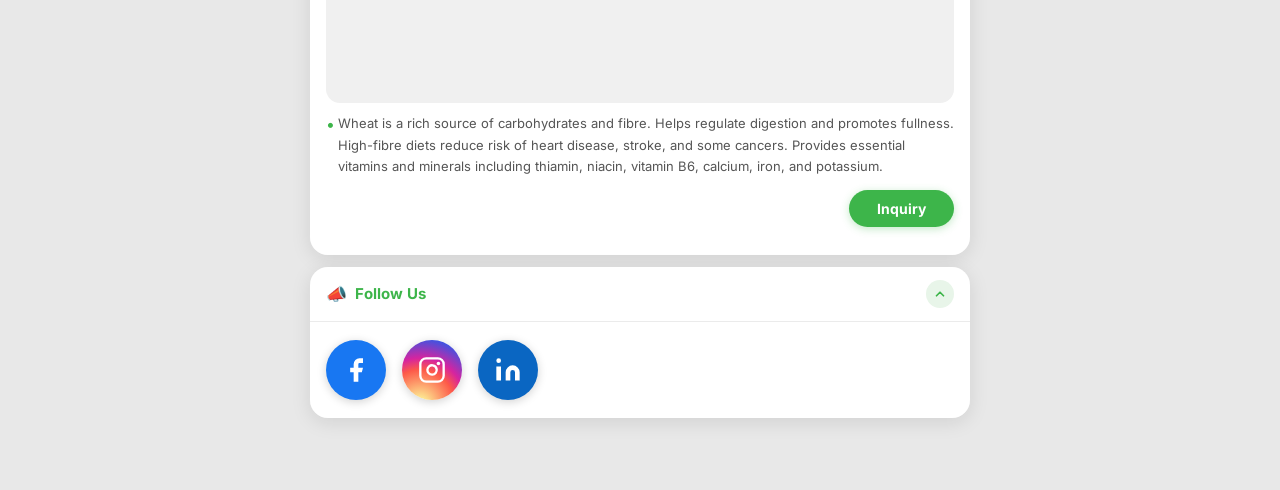
==== commit b6624eb6: "Pixel-perfect UI overhaul to exactly match Yakksh Foodstuff reference - Rewrote style.css: fruit wat" ====
--- a/index.html
+++ b/index.html
@@ -2,241 +2,277 @@
 <html lang="en">
 <head>
   <meta charset="UTF-8">
-  <meta name="viewport" content="width=device-width, initial-scale=1.0, maximum-scale=1.0">
+  <meta name="viewport" content="width=device-width, initial-scale=1.0, maximum-scale=1.0, user-scalable=no">
   <meta name="description" content="Foodshop - Fresh Fruits, Vegetables & Food Products">
+  <meta name="theme-color" content="#3db54a">
   <title>Foodshop</title>
-
-  <!-- Fonts -->
   <link rel="preconnect" href="https://fonts.googleapis.com">
-  <link href="https://fonts.googleapis.com/css2?family=Segoe+UI:wght@400;600;700&display=swap" rel="stylesheet">
-
-  <!-- Styles -->
+  <link href="https://fonts.googleapis.com/css2?family=Inter:wght@400;500;600;700;800&display=swap" rel="stylesheet">
   <link rel="stylesheet" href="css/style.css">
-
-  <!-- Favicon (emoji) -->
   <link rel="icon" href="data:image/svg+xml,<svg xmlns='http://www.w3.org/2000/svg' viewBox='0 0 100 100'><text y='.9em' font-size='90'>🥦</text></svg>">
+  <style>
+    body { font-family: 'Inter', -apple-system, BlinkMacSystemFont, sans-serif; }
+  </style>
 </head>
 <body>
 
-<!-- ============================================================
-     BANNER
-     ============================================================ -->
+<!-- ================================================================
+  BANNER
+================================================================ -->
 <div class="banner">
-  <img id="banner-img"
-    src="https://images.unsplash.com/photo-1542838132-92c53300491e?w=800&q=80"
-    alt="Banner"
-    class="banner-img">
+  <img id="banner-bg-img" class="banner-bg"
+    src="https://images.unsplash.com/photo-1542838132-92c53300491e?w=900&q=80"
+    alt="Banner background">
   <div class="banner-overlay"></div>
-  <div class="banner-logo">
-    <img id="banner-logo-img"
-      src="https://images.unsplash.com/photo-1611735341450-74d61e660ad2?w=200&q=80"
-      alt="Logo">
-    <h2 id="banner-name">Foodshop</h2>
-    <span id="banner-tagline">General Trading</span>
+
+  <div class="banner-center">
+    <div class="banner-logo-circle">
+      <img id="banner-logo" src="https://images.unsplash.com/photo-1589927986089-35812388d1f4?w=200&q=80" alt="Logo">
+    </div>
+    <div class="banner-company-name" id="banner-name">Yakksh Foodstuff</div>
+    <div class="banner-company-sub" id="banner-sub">Trading FZE LLC</div>
   </div>
 </div>
 
-<!-- ============================================================
-     MAIN CONTAINER
-     ============================================================ -->
+<!-- ================================================================
+  MAIN CONTAINER
+================================================================ -->
 <div class="main-container">
 
-  <!-- Profile Section -->
-  <div style="position:relative;">
-    <div class="profile-section">
-      <img id="profile-avatar"
-        src="https://images.unsplash.com/photo-1611735341450-74d61e660ad2?w=200&q=80"
-        alt="Profile"
-        class="profile-avatar">
-      <div class="profile-info">
-        <h1 id="owner-name">Owner Name</h1>
-        <p id="owner-role">Owner and Manager</p>
+  <!-- Profile Row -->
+  <div class="profile-wrap">
+    <div class="profile-row">
+      <img id="profile-avatar" class="profile-avatar"
+        src="https://images.unsplash.com/photo-1589927986089-35812388d1f4?w=200&q=80"
+        alt="Profile">
+      <div class="profile-text">
+        <div class="profile-name" id="owner-name">Savann Prajaapatii</div>
+        <div class="profile-role" id="owner-role">Owner and Manager</div>
       </div>
     </div>
     <div class="views-badge">
-      <span class="dot"></span>
-      <span id="views-count">0</span> Views
-    </div>
-  </div>
-
-  <!-- ---- BUSINESS DETAILS CARD ---- -->
-  <div class="card">
-    <div class="card-header">
-      <h3>
-        <svg width="18" height="18" viewBox="0 0 24 24" fill="none" stroke="currentColor" stroke-width="2.5" stroke-linecap="round" stroke-linejoin="round"><rect x="2" y="3" width="20" height="14" rx="2"/><line x1="8" y1="21" x2="16" y2="21"/><line x1="12" y1="17" x2="12" y2="21"/></svg>
+      <span class="views-dot"></span>
+      <span id="views-count">0</span>&nbsp;Views
+    </div>
+  </div>
+
+  <!-- ============================================================
+    CARD: Business Details
+  ============================================================ -->
+  <div class="card">
+    <div class="card-header open" data-target="body-biz">
+      <div class="card-title">
+        <span class="hicon">💼</span>
         Business Details
-      </h3>
-      <span class="toggle-icon open">&#8679;</span>
-    </div>
-    <div class="card-body">
-
-      <div class="detail-row">
-        <div class="detail-icon">🏢</div>
-        <div class="detail-content">
-          <label>Business Name</label>
-          <span id="biz-name">—</span>
-        </div>
-      </div>
-
-      <div class="detail-row">
-        <div class="detail-icon">🏭</div>
-        <div class="detail-content">
-          <label>Business Category</label>
-          <span id="biz-category">—</span>
-        </div>
-      </div>
-
-      <div class="detail-row">
-        <div class="detail-icon">🏠</div>
-        <div class="detail-content">
-          <label>Address (Office)</label>
-          <span id="biz-address">—</span>
-        </div>
-      </div>
-
-      <div class="detail-row">
-        <div class="detail-icon">📱</div>
-        <div class="detail-content">
-          <label>Mobile (India)</label>
-          <span id="biz-mobile-india">—</span>
-        </div>
-      </div>
-
-      <div class="detail-row">
-        <div class="detail-icon">📱</div>
-        <div class="detail-content">
-          <label>Mobile (UAE)</label>
-          <span id="biz-mobile-uae">—</span>
-        </div>
-      </div>
-
-      <div class="detail-row">
-        <div class="detail-icon">✉️</div>
-        <div class="detail-content">
-          <label>Email</label>
-          <span id="biz-email" style="color:#3db54a;text-decoration:underline;">—</span>
+      </div>
+      <div class="chevron">
+        <svg width="14" height="14" viewBox="0 0 24 24" fill="none" stroke="#3db54a" stroke-width="3" stroke-linecap="round" stroke-linejoin="round"><polyline points="18 15 12 9 6 15"/></svg>
+      </div>
+    </div>
+
+    <div class="card-body" id="body-biz">
+      <!-- Business Name -->
+      <div class="detail-row">
+        <div class="d-icon">
+          <svg width="18" height="18" viewBox="0 0 24 24" fill="none" stroke="#3db54a" stroke-width="2" stroke-linecap="round" stroke-linejoin="round"><rect x="2" y="7" width="20" height="14" rx="2"/><path d="M16 7V5a2 2 0 00-2-2h-4a2 2 0 00-2 2v2"/><line x1="12" y1="12" x2="12" y2="16"/><line x1="10" y1="14" x2="14" y2="14"/></svg>
+        </div>
+        <div class="d-content">
+          <span class="d-label">Business Name</span>
+          <span class="d-value" id="biz-name">—</span>
+        </div>
+      </div>
+
+      <!-- Category -->
+      <div class="detail-row">
+        <div class="d-icon">
+          <svg width="18" height="18" viewBox="0 0 24 24" fill="none" stroke="#3db54a" stroke-width="2" stroke-linecap="round" stroke-linejoin="round"><rect x="3" y="3" width="7" height="7"/><rect x="14" y="3" width="7" height="7"/><rect x="14" y="14" width="7" height="7"/><rect x="3" y="14" width="7" height="7"/></svg>
+        </div>
+        <div class="d-content">
+          <span class="d-label">Business Category</span>
+          <span class="d-value" id="biz-category">—</span>
+        </div>
+      </div>
+
+      <!-- Address -->
+      <div class="detail-row">
+        <div class="d-icon">
+          <svg width="18" height="18" viewBox="0 0 24 24" fill="none" stroke="#3db54a" stroke-width="2" stroke-linecap="round" stroke-linejoin="round"><path d="M3 9l9-7 9 7v11a2 2 0 01-2 2H5a2 2 0 01-2-2z"/><polyline points="9 22 9 12 15 12 15 22"/></svg>
+        </div>
+        <div class="d-content">
+          <span class="d-label">Address (Office)</span>
+          <span class="d-value" id="biz-address">—</span>
+        </div>
+      </div>
+
+      <!-- Mobile India -->
+      <div class="detail-row">
+        <div class="d-icon">
+          <svg width="18" height="18" viewBox="0 0 24 24" fill="none" stroke="#3db54a" stroke-width="2" stroke-linecap="round" stroke-linejoin="round"><rect x="5" y="2" width="14" height="20" rx="2" ry="2"/><line x1="12" y1="18" x2="12.01" y2="18"/></svg>
+        </div>
+        <div class="d-content">
+          <span class="d-label">Mobile (India)</span>
+          <span class="d-value" id="biz-mobile-india">—</span>
+        </div>
+      </div>
+
+      <!-- Mobile UAE -->
+      <div class="detail-row">
+        <div class="d-icon">
+          <svg width="18" height="18" viewBox="0 0 24 24" fill="none" stroke="#3db54a" stroke-width="2" stroke-linecap="round" stroke-linejoin="round"><rect x="5" y="2" width="14" height="20" rx="2" ry="2"/><line x1="12" y1="18" x2="12.01" y2="18"/></svg>
+        </div>
+        <div class="d-content">
+          <span class="d-label">Mobile (UAE)</span>
+          <span class="d-value" id="biz-mobile-uae">—</span>
+        </div>
+      </div>
+
+      <!-- Email -->
+      <div class="detail-row">
+        <div class="d-icon">
+          <svg width="18" height="18" viewBox="0 0 24 24" fill="none" stroke="#3db54a" stroke-width="2" stroke-linecap="round" stroke-linejoin="round"><path d="M4 4h16c1.1 0 2 .9 2 2v12c0 1.1-.9 2-2 2H4c-1.1 0-2-.9-2-2V6c0-1.1.9-2 2-2z"/><polyline points="22,6 12,13 2,6"/></svg>
+        </div>
+        <div class="d-content">
+          <span class="d-label">Email</span>
+          <span class="d-value" id="biz-email" style="color:#3db54a;cursor:pointer;text-decoration:underline;text-underline-offset:3px;">—</span>
         </div>
       </div>
 
       <!-- WhatsApp Share -->
-      <div class="whatsapp-share">
-        <label>Share On Whatsapp</label>
-        <div class="whatsapp-input-row">
-          <select class="country-select" id="country-select">
-            <option value="+91">+91 🇮🇳</option>
-            <option value="+971">+971 🇦🇪</option>
-            <option value="+1">+1 🇺🇸</option>
-            <option value="+44">+44 🇬🇧</option>
-            <option value="+60">+60 🇲🇾</option>
-            <option value="+65">+65 🇸🇬</option>
-            <option value="+966">+966 🇸🇦</option>
-            <option value="+974">+974 🇶🇦</option>
-            <option value="+968">+968 🇴🇲</option>
-            <option value="+973">+973 🇧🇭</option>
-            <option value="+49">+49 🇩🇪</option>
-            <option value="+33">+33 🇫🇷</option>
-            <option value="+86">+86 🇨🇳</option>
-            <option value="+81">+81 🇯🇵</option>
-            <option value="+61">+61 🇦🇺</option>
+      <div class="wa-section">
+        <span class="wa-label">Share On Whatsapp</span>
+        <div class="wa-row">
+          <select class="wa-country" id="wa-country">
+            <option value="91">+91-</option>
+            <option value="971">+971-</option>
+            <option value="1">+1-</option>
+            <option value="44">+44-</option>
+            <option value="60">+60-</option>
+            <option value="65">+65-</option>
+            <option value="966">+966-</option>
+            <option value="974">+974-</option>
+            <option value="968">+968-</option>
+            <option value="973">+973-</option>
+            <option value="49">+49-</option>
+            <option value="33">+33-</option>
+            <option value="86">+86-</option>
+            <option value="81">+81-</option>
+            <option value="61">+61-</option>
           </select>
-          <input type="tel" class="wa-number-input" id="wa-number-input"
-            placeholder="Enter Whatsapp number">
-          <button class="btn-whatsapp" id="btn-wa-send" title="Send on WhatsApp">
-            <svg width="20" height="20" viewBox="0 0 24 24" fill="#fff">
-              <path d="M17.472 14.382c-.297-.149-1.758-.867-2.03-.967-.273-.099-.471-.148-.67.15-.197.297-.767.966-.94 1.164-.173.199-.347.223-.644.075-.297-.15-1.255-.463-2.39-1.475-.883-.788-1.48-1.761-1.653-2.059-.173-.297-.018-.458.13-.606.134-.133.298-.347.446-.52.149-.174.198-.298.298-.497.099-.198.05-.371-.025-.52-.075-.149-.669-1.612-.916-2.207-.242-.579-.487-.5-.669-.51-.173-.008-.371-.01-.57-.01-.198 0-.52.074-.792.372-.272.297-1.04 1.016-1.04 2.479 0 1.462 1.065 2.875 1.213 3.074.149.198 2.096 3.2 5.077 4.487.709.306 1.262.489 1.694.625.712.227 1.36.195 1.871.118.571-.085 1.758-.719 2.006-1.413.248-.694.248-1.289.173-1.413-.074-.124-.272-.198-.57-.347z"/>
-              <path d="M12 0C5.373 0 0 5.373 0 12c0 2.115.55 4.1 1.517 5.829L.057 23.25l5.565-1.459A11.952 11.952 0 0012 24c6.627 0 12-5.373 12-12S18.627 0 12 0zm0 22c-1.89 0-3.659-.495-5.191-1.362L3 21.75l1.126-4.714A10 10 0 012 12C2 6.477 6.477 2 12 2s10 4.477 10 10-4.477 10-10 10z"/>
+          <input type="tel" class="wa-input" id="wa-number"
+            placeholder="Enter Whatsapp number" inputmode="numeric">
+          <!-- WhatsApp icon -->
+          <button class="wa-send-btn" id="btn-wa-send" title="Send via WhatsApp">
+            <svg width="22" height="22" viewBox="0 0 32 32" fill="#fff">
+              <path d="M16 2C8.28 2 2 8.28 2 16c0 2.48.67 4.8 1.83 6.8L2 30l7.4-1.8A13.93 13.93 0 0016 30c7.72 0 14-6.28 14-14S23.72 2 16 2zm0 25.5a11.44 11.44 0 01-5.97-1.68l-.43-.27-4.39 1.07 1.1-4.28-.28-.44A11.5 11.5 0 1116 27.5zm6.3-8.6c-.34-.17-2.02-1-2.33-1.11-.32-.11-.55-.17-.77.17-.23.34-.88 1.11-1.08 1.34-.2.23-.4.25-.74.08-.34-.17-1.44-.53-2.75-1.7-1.01-.9-1.7-2.02-1.9-2.36-.2-.34-.02-.52.15-.7.16-.16.34-.4.51-.6.17-.2.23-.34.34-.57.11-.23.06-.43-.03-.6-.08-.17-.77-1.86-1.06-2.55-.28-.67-.57-.58-.77-.59H10.6c-.23 0-.6.09-.91.43-.32.34-1.2 1.17-1.2 2.86s1.22 3.32 1.4 3.55c.17.23 2.4 3.65 5.8 5.12.81.35 1.44.56 1.93.71.81.26 1.55.22 2.14.13.65-.1 2-.82 2.28-1.61.28-.8.28-1.48.2-1.62-.09-.14-.32-.23-.66-.4z"/>
             </svg>
           </button>
-          <button class="btn-share" id="btn-share" title="Share this page">
-            <svg width="20" height="20" viewBox="0 0 24 24" fill="#fff">
+          <!-- Share icon -->
+          <button class="wa-share-btn" id="btn-share" title="Share page">
+            <svg width="20" height="20" viewBox="0 0 24 24" fill="none" stroke="#fff" stroke-width="2.2" stroke-linecap="round" stroke-linejoin="round">
               <circle cx="18" cy="5" r="3"/><circle cx="6" cy="12" r="3"/><circle cx="18" cy="19" r="3"/>
-              <line x1="8.59" y1="13.51" x2="15.42" y2="17.49" stroke="#fff" stroke-width="2"/>
-              <line x1="15.41" y1="6.51" x2="8.59" y2="10.49" stroke="#fff" stroke-width="2"/>
+              <line x1="8.59" y1="13.51" x2="15.42" y2="17.49"/>
+              <line x1="15.41" y1="6.51" x2="8.59" y2="10.49"/>
             </svg>
           </button>
         </div>
-        <button class="btn-install" id="btn-install">
-          📲 Install Your App
+        <button class="install-btn" id="btn-install">
+          <svg width="16" height="16" viewBox="0 0 24 24" fill="none" stroke="#2e9039" stroke-width="2.5" stroke-linecap="round" stroke-linejoin="round"><path d="M12 2a10 10 0 100 20A10 10 0 0012 2z"/><path d="M12 8v8M8 12l4 4 4-4"/></svg>
+          Install Your App
         </button>
       </div>
-
-    </div>
-  </div>
-
-  <!-- ---- ABOUT US CARD ---- -->
-  <div class="card">
-    <div class="card-header">
-      <h3>
-        <svg width="18" height="18" viewBox="0 0 24 24" fill="none" stroke="currentColor" stroke-width="2.5" stroke-linecap="round" stroke-linejoin="round"><circle cx="12" cy="12" r="10"/><line x1="12" y1="16" x2="12" y2="12"/><line x1="12" y1="8" x2="12.01" y2="8"/></svg>
+    </div>
+  </div>
+
+  <!-- ============================================================
+    CARD: About Us
+  ============================================================ -->
+  <div class="card">
+    <div class="card-header open" data-target="body-about">
+      <div class="card-title">
+        <span class="hicon">🍀</span>
         About Us
-      </h3>
-      <span class="toggle-icon open">&#8679;</span>
-    </div>
-    <div class="card-body">
-      <p class="about-text" id="about-text">Loading...</p>
-    </div>
-  </div>
-
-  <!-- ---- WHAT WE SERVE CARD ---- -->
-  <div class="card">
-    <div class="card-header">
-      <h3>
-        <svg width="18" height="18" viewBox="0 0 24 24" fill="none" stroke="currentColor" stroke-width="2.5" stroke-linecap="round" stroke-linejoin="round"><polyline points="22 12 18 12 15 21 9 3 6 12 2 12"/></svg>
+      </div>
+      <div class="chevron">
+        <svg width="14" height="14" viewBox="0 0 24 24" fill="none" stroke="#3db54a" stroke-width="3" stroke-linecap="round" stroke-linejoin="round"><polyline points="18 15 12 9 6 15"/></svg>
+      </div>
+    </div>
+    <div class="card-body" id="body-about">
+      <p class="about-text" id="about-text">Loading…</p>
+    </div>
+  </div>
+
+  <!-- ============================================================
+    CARD: What We Serve
+  ============================================================ -->
+  <div class="card">
+    <div class="card-header open" data-target="body-serve">
+      <div class="card-title">
+        <span class="hicon">✏️</span>
         What We Serve
-      </h3>
-      <span class="toggle-icon open">&#8679;</span>
-    </div>
-    <div class="card-body">
-      <ul class="numbered-list" id="services-list">
-        <li><span class="num-badge">01</span>Loading...</li>
+      </div>
+      <div class="chevron">
+        <svg width="14" height="14" viewBox="0 0 24 24" fill="none" stroke="#3db54a" stroke-width="3" stroke-linecap="round" stroke-linejoin="round"><polyline points="18 15 12 9 6 15"/></svg>
+      </div>
+    </div>
+    <div class="card-body" id="body-serve">
+      <ul class="num-list" id="services-list">
+        <li><span class="num-badge">01</span>Loading…</li>
       </ul>
     </div>
   </div>
 
-  <!-- ---- OUR PRODUCTS CARD ---- -->
-  <div class="card">
-    <div class="card-header">
-      <h3>
-        <svg width="18" height="18" viewBox="0 0 24 24" fill="none" stroke="currentColor" stroke-width="2.5" stroke-linecap="round" stroke-linejoin="round"><rect x="1" y="3" width="15" height="13"/><polygon points="16 8 20 8 23 11 23 16 16 16 16 8"/><circle cx="5.5" cy="18.5" r="2.5"/><circle cx="18.5" cy="18.5" r="2.5"/></svg>
+  <!-- ============================================================
+    CARD: Our Products
+  ============================================================ -->
+  <div class="card">
+    <div class="card-header open" data-target="body-products">
+      <div class="card-title">
+        <span class="hicon">💎</span>
         Our Products
-      </h3>
-      <span class="toggle-icon open">&#8679;</span>
-    </div>
-    <div class="card-body">
-      <div id="products-list" class="products-list">
+      </div>
+      <div class="chevron">
+        <svg width="14" height="14" viewBox="0 0 24 24" fill="none" stroke="#3db54a" stroke-width="3" stroke-linecap="round" stroke-linejoin="round"><polyline points="18 15 12 9 6 15"/></svg>
+      </div>
+    </div>
+    <div class="card-body" id="body-products">
+      <div id="products-list">
         <div class="empty-state">
           <div class="empty-icon">⏳</div>
-          <p>Loading products...</p>
-        </div>
-      </div>
-    </div>
-  </div>
-
-  <!-- ---- FOLLOW US CARD ---- -->
-  <div class="card">
-    <div class="card-header">
-      <h3>
-        <svg width="18" height="18" viewBox="0 0 24 24" fill="none" stroke="currentColor" stroke-width="2.5" stroke-linecap="round" stroke-linejoin="round"><path d="M4 4h16c1.1 0 2 .9 2 2v12c0 1.1-.9 2-2 2H4c-1.1 0-2-.9-2-2V6c0-1.1.9-2 2-2z"/><polyline points="22,6 12,13 2,6"/></svg>
+          <p>Loading products…</p>
+        </div>
+      </div>
+    </div>
+  </div>
+
+  <!-- ============================================================
+    CARD: Follow Us
+  ============================================================ -->
+  <div class="card">
+    <div class="card-header open" data-target="body-follow">
+      <div class="card-title">
+        <span class="hicon">📣</span>
         Follow Us
-      </h3>
-      <span class="toggle-icon open">&#8679;</span>
-    </div>
-    <div class="card-body">
+      </div>
+      <div class="chevron">
+        <svg width="14" height="14" viewBox="0 0 24 24" fill="none" stroke="#3db54a" stroke-width="3" stroke-linecap="round" stroke-linejoin="round"><polyline points="18 15 12 9 6 15"/></svg>
+      </div>
+    </div>
+    <div class="card-body" id="body-follow">
       <div class="social-row">
-        <a id="link-fb" class="social-btn facebook" href="#" target="_blank" rel="noopener" title="Facebook">
-          <svg width="26" height="26" viewBox="0 0 24 24" fill="#fff"><path d="M18 2h-3a5 5 0 00-5 5v3H7v4h3v8h4v-8h3l1-4h-4V7a1 1 0 011-1h3z"/></svg>
-        </a>
-        <a id="link-ig" class="social-btn instagram" href="#" target="_blank" rel="noopener" title="Instagram">
-          <svg width="26" height="26" viewBox="0 0 24 24" fill="none" stroke="#fff" stroke-width="2" stroke-linecap="round" stroke-linejoin="round"><rect x="2" y="2" width="20" height="20" rx="5" ry="5"/><path d="M16 11.37A4 4 0 1112.63 8 4 4 0 0116 11.37z"/><line x1="17.5" y1="6.5" x2="17.51" y2="6.5"/></svg>
-        </a>
-        <a id="link-li" class="social-btn linkedin" href="#" target="_blank" rel="noopener" title="LinkedIn">
-          <svg width="26" height="26" viewBox="0 0 24 24" fill="#fff"><path d="M16 8a6 6 0 016 6v7h-4v-7a2 2 0 00-2-2 2 2 0 00-2 2v7h-4v-7a6 6 0 016-6zM2 9h4v12H2z"/><circle cx="4" cy="4" r="2"/></svg>
-        </a>
-        <a id="link-yt" class="social-btn youtube" href="#" target="_blank" rel="noopener" title="YouTube" style="display:none">
-          <svg width="26" height="26" viewBox="0 0 24 24" fill="#fff"><path d="M22.54 6.42a2.78 2.78 0 00-1.95-1.95C18.88 4 12 4 12 4s-6.88 0-8.59.47a2.78 2.78 0 00-1.95 1.95A29 29 0 001 12a29 29 0 00.46 5.58A2.78 2.78 0 003.41 19.5C5.12 20 12 20 12 20s6.88 0 8.59-.46a2.78 2.78 0 001.95-1.95A29 29 0 0023 12a29 29 0 00-.46-5.58z"/><polygon points="9.75 15.02 15.5 12 9.75 8.98 9.75 15.02" fill="#ff0000"/></svg>
-        </a>
-        <a id="link-tw" class="social-btn twitter" href="#" target="_blank" rel="noopener" title="Twitter/X" style="display:none">
-          <svg width="26" height="26" viewBox="0 0 24 24" fill="#fff"><path d="M23 3a10.9 10.9 0 01-3.14 1.53 4.48 4.48 0 00-7.86 3v1A10.66 10.66 0 013 4s-4 9 5 13a11.64 11.64 0 01-7 2c9 5 20 0 20-11.5a4.5 4.5 0 00-.08-.83A7.72 7.72 0 0023 3z"/></svg>
+        <a id="link-fb" class="s-btn s-facebook" href="#" target="_blank" rel="noopener" title="Facebook">
+          <svg width="28" height="28" viewBox="0 0 24 24" fill="#fff"><path d="M18 2h-3a5 5 0 00-5 5v3H7v4h3v8h4v-8h3l1-4h-4V7a1 1 0 011-1h3z"/></svg>
+        </a>
+        <a id="link-ig" class="s-btn s-instagram" href="#" target="_blank" rel="noopener" title="Instagram">
+          <svg width="28" height="28" viewBox="0 0 24 24" fill="none" stroke="#fff" stroke-width="2" stroke-linecap="round" stroke-linejoin="round"><rect x="2" y="2" width="20" height="20" rx="5" ry="5"/><path d="M16 11.37A4 4 0 1112.63 8 4 4 0 0116 11.37z"/><line x1="17.5" y1="6.5" x2="17.51" y2="6.5" stroke-width="3"/></svg>
+        </a>
+        <a id="link-li" class="s-btn s-linkedin" href="#" target="_blank" rel="noopener" title="LinkedIn">
+          <svg width="28" height="28" viewBox="0 0 24 24" fill="#fff"><path d="M16 8a6 6 0 016 6v7h-4v-7a2 2 0 00-2-2 2 2 0 00-2 2v7h-4v-7a6 6 0 016-6zM2 9h4v12H2z"/><circle cx="4" cy="4" r="2"/></svg>
+        </a>
+        <a id="link-yt" class="s-btn s-youtube" href="#" target="_blank" rel="noopener" title="YouTube" style="display:none">
+          <svg width="28" height="28" viewBox="0 0 24 24" fill="#fff"><path d="M22.54 6.42a2.78 2.78 0 00-1.95-1.95C18.88 4 12 4 12 4s-6.88 0-8.59.47a2.78 2.78 0 00-1.95 1.95A29 29 0 001 12a29 29 0 00.46 5.58A2.78 2.78 0 003.41 19.5C5.12 20 12 20 12 20s6.88 0 8.59-.46a2.78 2.78 0 001.95-1.95A29 29 0 0023 12a29 29 0 00-.46-5.58z"/><polygon points="9.75 15.02 15.5 12 9.75 8.98 9.75 15.02"/></svg>
+        </a>
+        <a id="link-tw" class="s-btn s-twitter" href="#" target="_blank" rel="noopener" title="Twitter/X" style="display:none">
+          <svg width="28" height="28" viewBox="0 0 24 24" fill="#fff"><path d="M23 3a10.9 10.9 0 01-3.14 1.53 4.48 4.48 0 00-7.86 3v1A10.66 10.66 0 013 4s-4 9 5 13a11.64 11.64 0 01-7 2c9 5 20 0 20-11.5a4.5 4.5 0 00-.08-.83A7.72 7.72 0 0023 3z"/></svg>
         </a>
       </div>
     </div>
@@ -244,18 +280,16 @@
 
 </div><!-- /main-container -->
 
-<!-- Back to Top -->
-<button id="back-to-top" title="Back to top">&#8679;</button>
-
-<!-- Admin FAB -->
-<a id="admin-fab" href="admin.html" title="Admin Panel">⚙️</a>
-
-<!-- Toast -->
-<div class="toast"></div>
-
-<!-- Scripts -->
+<!-- Buttons -->
+<button id="back-to-top" title="Back to top" aria-label="Back to top">
+  <svg width="22" height="22" viewBox="0 0 24 24" fill="none" stroke="#fff" stroke-width="3" stroke-linecap="round" stroke-linejoin="round"><polyline points="18 15 12 9 6 15"/></svg>
+</button>
+
+<a id="admin-fab" href="admin.html" title="Admin Panel" aria-label="Admin">⚙️</a>
+
+<div class="toast" id="toast"></div>
+
 <script src="js/data.js"></script>
 <script src="js/main.js"></script>
-
 </body>
 </html>
--- a/css/style.css
+++ b/css/style.css
@@ -1,39 +1,51 @@
 /* ============================================================
-   FOODSHOP - Main Stylesheet
-   Matching Yakksh Foodstuff Trading FZE LLC UI
-   ============================================================ */
-
-* {
-  margin: 0;
-  padding: 0;
-  box-sizing: border-box;
-}
+   FOODSHOP - Main Stylesheet — Pixel-perfect match
+   ============================================================ */
+
+*, *::before, *::after { margin: 0; padding: 0; box-sizing: border-box; }
 
 :root {
-  --primary: #3db54a;
-  --primary-dark: #2a8c35;
-  --primary-light: #e8f5e9;
-  --accent: #22c55e;
-  --text-dark: #1a1a1a;
-  --text-muted: #777;
-  --bg: #f0f0f0;
-  --card-bg: #fff;
-  --border: #e0e0e0;
-  --shadow: 0 2px 12px rgba(0,0,0,0.10);
-  --radius: 16px;
-}
-
+  --green:        #3db54a;
+  --green-dark:   #2e9039;
+  --green-light:  #e8f5e9;
+  --green-pale:   #f0faf1;
+  --text:         #1a1a1a;
+  --text-sub:     #888;
+  --text-label:   #aaa;
+  --card-bg:      rgba(255,255,255,0.97);
+  --card-radius:  18px;
+  --shadow:       0 4px 20px rgba(0,0,0,0.10);
+  --border:       #ebebeb;
+}
+
+/* ---- body with fruit watermark bg ---- */
 body {
-  font-family: 'Segoe UI', Roboto, Arial, sans-serif;
-  background: var(--bg);
-  color: var(--text-dark);
+  font-family: -apple-system, BlinkMacSystemFont, 'Segoe UI', Roboto, Arial, sans-serif;
+  background-color: #e8e8e8;
+  background-image: url('https://images.unsplash.com/photo-1610832958506-aa56368176cf?w=400&q=40');
+  background-repeat: repeat;
+  background-size: 280px;
+  background-attachment: fixed;
   min-height: 100vh;
-}
-
-/* ---- Scrollbar ---- */
-::-webkit-scrollbar { width: 6px; }
-::-webkit-scrollbar-track { background: #f1f1f1; }
-::-webkit-scrollbar-thumb { background: var(--primary); border-radius: 3px; }
+  color: var(--text);
+}
+
+body::before {
+  content: '';
+  position: fixed;
+  inset: 0;
+  background: rgba(255,255,255,0.45);
+  pointer-events: none;
+  z-index: 0;
+}
+
+.main-container {
+  position: relative;
+  z-index: 1;
+  max-width: 680px;
+  margin: 0 auto;
+  padding-bottom: 60px;
+}
 
 /* ============================================================
    BANNER
@@ -41,11 +53,13 @@
 .banner {
   position: relative;
   width: 100%;
-  height: 220px;
+  height: 230px;
   overflow: hidden;
 }
 
-.banner-img {
+.banner-bg {
+  position: absolute;
+  inset: 0;
   width: 100%;
   height: 100%;
   object-fit: cover;
@@ -55,109 +69,129 @@
 .banner-overlay {
   position: absolute;
   inset: 0;
-  background: linear-gradient(135deg, rgba(61,181,74,0.55) 0%, rgba(0,0,0,0.30) 100%);
-}
-
-.banner-logo {
+  background: linear-gradient(160deg,
+    rgba(180,60,60,0.30) 0%,
+    rgba(255,255,255,0.06) 50%,
+    rgba(30,120,50,0.20) 100%);
+}
+
+/* centered company branding on banner */
+.banner-center {
   position: absolute;
-  top: 50%;
-  left: 50%;
-  transform: translate(-50%, -50%);
+  inset: 0;
+  display: flex;
+  flex-direction: column;
+  align-items: center;
+  justify-content: center;
   text-align: center;
+  padding: 0 20px;
+}
+
+.banner-logo-circle {
+  width: 100px;
+  height: 100px;
+  border-radius: 50%;
+  background: rgba(255,255,255,0.92);
+  display: flex;
+  align-items: center;
+  justify-content: center;
+  overflow: hidden;
+  box-shadow: 0 3px 14px rgba(0,0,0,0.22);
+  margin-bottom: 10px;
+  flex-shrink: 0;
+}
+
+.banner-logo-circle img {
+  width: 90%;
+  height: 90%;
+  object-fit: contain;
+}
+
+.banner-company-name {
   color: #fff;
-}
-
-.banner-logo img {
-  width: 90px;
-  height: 90px;
-  object-fit: contain;
-  filter: drop-shadow(0 2px 8px rgba(0,0,0,0.4));
-}
-
-.banner-logo h2 {
-  font-size: 18px;
-  font-weight: 700;
-  text-shadow: 0 2px 6px rgba(0,0,0,0.5);
-  margin-top: 6px;
-  line-height: 1.3;
-}
-
-.banner-logo span {
-  font-size: 12px;
-  opacity: 0.9;
-  display: block;
-}
-
-/* ============================================================
-   PROFILE SECTION
-   ============================================================ */
-.profile-section {
-  display: flex;
-  align-items: center;
-  gap: 16px;
-  padding: 16px 16px 0;
+  font-size: 19px;
+  font-weight: 800;
+  text-shadow: 0 2px 8px rgba(0,0,0,0.55);
+  line-height: 1.25;
+  letter-spacing: 0.2px;
+}
+
+.banner-company-sub {
+  color: rgba(255,255,255,0.92);
+  font-size: 13px;
+  font-weight: 500;
+  text-shadow: 0 1px 6px rgba(0,0,0,0.5);
+  margin-top: 2px;
+}
+
+/* ============================================================
+   PROFILE ROW  (below banner, overlapping)
+   ============================================================ */
+.profile-wrap {
   position: relative;
-  margin-top: -50px;
+  padding: 0 14px;
+  margin-bottom: 6px;
+}
+
+.profile-row {
+  display: flex;
+  align-items: flex-end;
+  gap: 14px;
+  margin-top: -52px;
+  position: relative;
   z-index: 10;
 }
 
 .profile-avatar {
-  width: 90px;
-  height: 90px;
+  width: 100px;
+  height: 100px;
   border-radius: 50%;
   border: 4px solid #fff;
   background: #fff;
   object-fit: cover;
-  box-shadow: var(--shadow);
-  flex-shrink: 0;
-}
-
-.profile-info {
+  box-shadow: 0 3px 14px rgba(0,0,0,0.18);
+  flex-shrink: 0;
+}
+
+.profile-text {
+  padding-bottom: 6px;
   flex: 1;
-  padding-top: 50px;
-}
-
-.profile-info h1 {
-  font-size: 20px;
-  font-weight: 700;
-  color: var(--text-dark);
-}
-
-.profile-info p {
+}
+
+.profile-name {
+  font-size: 21px;
+  font-weight: 800;
+  color: var(--text);
+  line-height: 1.2;
+}
+
+.profile-role {
   font-size: 13px;
-  color: var(--text-muted);
-  margin-top: 2px;
+  color: var(--text-sub);
+  margin-top: 3px;
 }
 
 .views-badge {
   position: absolute;
-  right: 16px;
-  top: 80px;
-  background: rgba(0,0,0,0.65);
+  top: -44px;
+  right: 14px;
+  background: rgba(0,0,0,0.62);
   color: #fff;
-  font-size: 11px;
-  padding: 4px 10px;
+  font-size: 12px;
+  padding: 5px 12px;
   border-radius: 20px;
   display: flex;
   align-items: center;
   gap: 5px;
-}
-
-.views-badge .dot {
-  width: 7px;
-  height: 7px;
+  z-index: 15;
+}
+
+.views-dot {
+  width: 8px;
+  height: 8px;
   background: #4fc3f7;
   border-radius: 50%;
-  display: inline-block;
-}
-
-/* ============================================================
-   MAIN CONTAINER
-   ============================================================ */
-.main-container {
-  max-width: 700px;
-  margin: 0 auto;
-  padding: 0 0 40px;
+  flex-shrink: 0;
 }
 
 /* ============================================================
@@ -165,234 +199,259 @@
    ============================================================ */
 .card {
   background: var(--card-bg);
-  border-radius: var(--radius);
-  margin: 16px 12px;
+  border-radius: var(--card-radius);
+  margin: 12px 10px;
   box-shadow: var(--shadow);
   overflow: hidden;
+  backdrop-filter: blur(4px);
 }
 
 .card-header {
   display: flex;
   align-items: center;
   justify-content: space-between;
-  padding: 14px 16px;
+  padding: 13px 16px;
   cursor: pointer;
   user-select: none;
-  border-bottom: 1px solid var(--border);
-}
-
-.card-header h3 {
+  border-bottom: 1px solid transparent;
+  transition: background 0.15s;
+}
+
+.card-header:hover { background: #fafafa; }
+
+.card-header.open { border-bottom-color: var(--border); }
+
+.card-title {
+  display: flex;
+  align-items: center;
+  gap: 8px;
   font-size: 15px;
   font-weight: 700;
-  color: var(--primary);
-  display: flex;
-  align-items: center;
-  gap: 8px;
-}
-
-.card-header .toggle-icon {
-  color: var(--primary);
-  font-size: 18px;
-  transition: transform 0.3s;
-}
-
-.card-header .toggle-icon.open {
-  transform: rotate(180deg);
-}
+  color: var(--green);
+}
+
+.card-title .hicon {
+  font-size: 17px;
+}
+
+.chevron {
+  width: 28px;
+  height: 28px;
+  border-radius: 50%;
+  background: var(--green-light);
+  display: flex;
+  align-items: center;
+  justify-content: center;
+  transition: transform 0.3s, background 0.2s;
+  flex-shrink: 0;
+}
+
+.chevron svg { transition: transform 0.3s; }
+.chevron.collapsed svg { transform: rotate(180deg); }
 
 .card-body {
-  padding: 16px;
-  animation: fadeIn 0.3s ease;
-}
-
-.card-body.collapsed {
-  display: none;
-}
-
-@keyframes fadeIn {
+  padding: 14px 16px;
+  animation: slideDown 0.25s ease;
+}
+
+.card-body.hidden { display: none; }
+
+@keyframes slideDown {
   from { opacity: 0; transform: translateY(-6px); }
   to   { opacity: 1; transform: translateY(0); }
 }
 
 /* ============================================================
-   BUSINESS DETAILS
+   DETAIL ROWS  (Business Details)
    ============================================================ */
 .detail-row {
   display: flex;
   align-items: flex-start;
   gap: 12px;
-  padding: 10px 0;
-  border-bottom: 1px solid #f5f5f5;
-}
-
-.detail-row:last-child {
-  border-bottom: none;
-}
-
-.detail-icon {
+  padding: 11px 0;
+  border-bottom: 1px solid #f4f4f4;
+}
+
+.detail-row:last-of-type { border-bottom: none; }
+
+.d-icon {
+  width: 36px;
+  height: 36px;
+  border-radius: 9px;
+  background: var(--green-light);
+  display: flex;
+  align-items: center;
+  justify-content: center;
+  flex-shrink: 0;
+  font-size: 17px;
+  color: var(--green);
+}
+
+.d-content {
+  flex: 1;
+  min-width: 0;
+}
+
+.d-label {
+  font-size: 11px;
+  color: var(--text-label);
+  text-transform: uppercase;
+  letter-spacing: 0.6px;
+  display: block;
+  margin-bottom: 3px;
+}
+
+.d-value {
+  font-size: 14px;
+  font-weight: 600;
+  color: var(--text);
+  word-break: break-word;
+}
+
+/* ---- WhatsApp Share ---- */
+.wa-section {
+  padding-top: 14px;
+  margin-top: 6px;
+  border-top: 1px solid var(--border);
+}
+
+.wa-label {
+  font-size: 12px;
+  color: var(--text-sub);
+  margin-bottom: 9px;
+  display: block;
+}
+
+.wa-row {
+  display: flex;
+  align-items: center;
+  gap: 7px;
+}
+
+.wa-country {
+  background: var(--green);
+  color: #fff;
+  border: none;
+  border-radius: 22px;
+  padding: 9px 10px;
+  font-size: 12px;
+  font-weight: 700;
+  cursor: pointer;
+  outline: none;
+  appearance: none;
+  -webkit-appearance: none;
+  min-width: 66px;
+  text-align: center;
+}
+
+.wa-input {
+  flex: 1;
+  border: 1.5px solid var(--border);
+  border-radius: 22px;
+  padding: 9px 16px;
+  font-size: 13px;
+  outline: none;
+  color: var(--text);
+  background: #fff;
+  min-width: 0;
+}
+
+.wa-input:focus { border-color: var(--green); }
+.wa-input::placeholder { color: #bbb; }
+
+.wa-send-btn {
+  width: 40px;
+  height: 40px;
+  border-radius: 50%;
+  background: var(--green);
+  border: none;
+  cursor: pointer;
+  display: flex;
+  align-items: center;
+  justify-content: center;
+  flex-shrink: 0;
+  transition: background 0.2s, transform 0.15s;
+}
+
+.wa-send-btn:hover { background: var(--green-dark); transform: scale(1.06); }
+
+.wa-share-btn {
+  width: 40px;
+  height: 40px;
+  border-radius: 50%;
+  background: #111;
+  border: none;
+  cursor: pointer;
+  display: flex;
+  align-items: center;
+  justify-content: center;
+  flex-shrink: 0;
+  transition: background 0.2s, transform 0.15s;
+}
+
+.wa-share-btn:hover { background: #333; transform: scale(1.06); }
+
+.install-btn {
+  width: 100%;
+  margin-top: 12px;
+  padding: 11px;
+  background: transparent;
+  border: none;
+  border-radius: 22px;
+  color: var(--green-dark);
+  font-size: 13px;
+  font-weight: 700;
+  cursor: pointer;
+  display: flex;
+  align-items: center;
+  justify-content: center;
+  gap: 7px;
+  transition: background 0.2s;
+  position: relative;
+}
+
+.install-btn::before {
+  content: '';
+  position: absolute;
+  inset: 0;
+  border-radius: 22px;
+  border: 1.5px solid var(--border);
+}
+
+.install-btn:hover { background: var(--green-pale); }
+
+/* ============================================================
+   ABOUT US
+   ============================================================ */
+.about-text {
+  font-size: 13.5px;
+  line-height: 1.75;
+  color: #333;
+}
+
+/* ============================================================
+   NUMBERED LIST (Services)
+   ============================================================ */
+.num-list {
+  list-style: none;
+}
+
+.num-list li {
+  display: flex;
+  align-items: center;
+  gap: 14px;
+  padding: 11px 0;
+  border-bottom: 1px solid #f4f4f4;
+  font-size: 14px;
+  font-weight: 600;
+  color: var(--text);
+}
+
+.num-list li:last-child { border-bottom: none; }
+
+.num-badge {
   width: 34px;
   height: 34px;
-  background: var(--primary-light);
-  border-radius: 8px;
-  display: flex;
-  align-items: center;
-  justify-content: center;
-  flex-shrink: 0;
-  font-size: 16px;
-}
-
-.detail-content label {
-  font-size: 11px;
-  color: var(--text-muted);
-  display: block;
-  margin-bottom: 2px;
-  text-transform: uppercase;
-  letter-spacing: 0.5px;
-}
-
-.detail-content span {
-  font-size: 14px;
-  color: var(--text-dark);
-  font-weight: 500;
-}
-
-/* WhatsApp share */
-.whatsapp-share {
-  margin-top: 14px;
-  padding-top: 14px;
-  border-top: 1px solid var(--border);
-}
-
-.whatsapp-share label {
-  font-size: 12px;
-  color: var(--text-muted);
-  display: block;
-  margin-bottom: 8px;
-}
-
-.whatsapp-input-row {
-  display: flex;
-  gap: 8px;
-  align-items: center;
-}
-
-.country-select {
-  background: var(--primary);
-  color: #fff;
-  border: none;
-  border-radius: 24px;
-  padding: 8px 12px;
-  font-size: 13px;
-  font-weight: 600;
-  cursor: pointer;
-  outline: none;
-  min-width: 70px;
-}
-
-.wa-number-input {
-  flex: 1;
-  border: 1px solid var(--border);
-  border-radius: 24px;
-  padding: 8px 16px;
-  font-size: 14px;
-  outline: none;
-  color: var(--text-dark);
-}
-
-.wa-number-input:focus {
-  border-color: var(--primary);
-}
-
-.btn-whatsapp {
-  width: 42px;
-  height: 42px;
-  border-radius: 50%;
-  background: var(--primary);
-  border: none;
-  cursor: pointer;
-  display: flex;
-  align-items: center;
-  justify-content: center;
-  flex-shrink: 0;
-  transition: background 0.2s;
-}
-
-.btn-whatsapp:hover { background: var(--primary-dark); }
-
-.btn-share {
-  width: 42px;
-  height: 42px;
-  border-radius: 50%;
-  background: #222;
-  border: none;
-  cursor: pointer;
-  display: flex;
-  align-items: center;
-  justify-content: center;
-  flex-shrink: 0;
-  transition: background 0.2s;
-}
-
-.btn-share:hover { background: #444; }
-
-.btn-install {
-  width: 100%;
-  margin-top: 14px;
-  padding: 10px;
-  background: var(--primary-light);
-  border: none;
-  border-radius: 24px;
-  color: var(--primary-dark);
-  font-size: 13px;
-  font-weight: 600;
-  cursor: pointer;
-  display: flex;
-  align-items: center;
-  justify-content: center;
-  gap: 6px;
-  transition: background 0.2s;
-}
-
-.btn-install:hover { background: #c8e6c9; }
-
-/* ============================================================
-   ABOUT US
-   ============================================================ */
-.about-text {
-  font-size: 14px;
-  line-height: 1.7;
-  color: #333;
-}
-
-.about-text strong {
-  color: var(--text-dark);
-}
-
-/* ============================================================
-   NUMBERED LIST (Services)
-   ============================================================ */
-.numbered-list {
-  list-style: none;
-}
-
-.numbered-list li {
-  display: flex;
-  align-items: center;
-  gap: 14px;
-  padding: 12px 0;
-  border-bottom: 1px solid #f5f5f5;
-  font-size: 14px;
-  font-weight: 500;
-  color: var(--text-dark);
-}
-
-.numbered-list li:last-child {
-  border-bottom: none;
-}
-
-.num-badge {
-  width: 32px;
-  height: 32px;
   border-radius: 50%;
   background: #eee;
   color: #555;
@@ -402,53 +461,42 @@
   align-items: center;
   justify-content: center;
   flex-shrink: 0;
+  letter-spacing: -0.3px;
 }
 
 /* ============================================================
    PRODUCTS
    ============================================================ */
-.products-list {
-  display: flex;
-  flex-direction: column;
-  gap: 0;
-}
-
-.product-item {
-  padding: 16px 0;
+.product-entry {
+  padding: 14px 0;
   border-bottom: 1px solid #f0f0f0;
 }
 
-.product-item:last-child {
-  border-bottom: none;
-}
-
-.product-number-row {
+.product-entry:last-child { border-bottom: none; }
+
+.product-num-row {
   display: flex;
   align-items: center;
   gap: 12px;
+  margin-bottom: 12px;
+}
+
+.product-name {
+  font-size: 17px;
+  font-weight: 700;
+  color: var(--text);
+}
+
+.product-img-box {
+  position: relative;
+  border-radius: 14px;
+  overflow: hidden;
+  height: 210px;
+  background: #f0f0f0;
   margin-bottom: 10px;
 }
 
-.product-number-row .num-badge {
-  background: #eee;
-}
-
-.product-number-row h4 {
-  font-size: 16px;
-  font-weight: 700;
-  color: var(--text-dark);
-}
-
-.product-img-wrap {
-  position: relative;
-  border-radius: 12px;
-  overflow: hidden;
-  margin-bottom: 10px;
-  background: #f5f5f5;
-  height: 200px;
-}
-
-.product-img-wrap img {
+.product-img-box img.main-img {
   width: 100%;
   height: 100%;
   object-fit: cover;
@@ -456,151 +504,167 @@
   transition: transform 0.4s;
 }
 
-.product-img-wrap:hover img {
-  transform: scale(1.04);
-}
+.product-img-box:hover img.main-img { transform: scale(1.04); }
 
 .product-watermark {
   position: absolute;
-  top: 8px;
-  left: 8px;
-  width: 40px;
-  height: 40px;
+  top: 10px;
+  left: 10px;
+  width: 44px;
+  height: 44px;
+  border-radius: 50%;
+  background: rgba(255,255,255,0.85);
   object-fit: contain;
-  opacity: 0.85;
-}
-
-.product-description {
+  padding: 4px;
+  box-shadow: 0 1px 6px rgba(0,0,0,0.18);
+}
+
+.product-desc {
   font-size: 13px;
-  line-height: 1.6;
+  line-height: 1.65;
   color: #555;
+  padding-left: 12px;
+  position: relative;
   margin-bottom: 12px;
-  padding-left: 2px;
-}
-
-.product-description::before {
-  content: "• ";
-  color: var(--primary);
-}
-
-.btn-inquiry {
+}
+
+.product-desc::before {
+  content: '•';
+  position: absolute;
+  left: 0;
+  color: var(--green);
+  font-size: 16px;
+  line-height: 1.4;
+}
+
+.inquiry-btn {
   display: block;
+  width: fit-content;
   margin-left: auto;
-  background: var(--primary);
+  background: var(--green);
   color: #fff;
   border: none;
-  border-radius: 24px;
-  padding: 10px 24px;
+  border-radius: 22px;
+  padding: 10px 28px;
   font-size: 14px;
-  font-weight: 600;
+  font-weight: 700;
   cursor: pointer;
-  transition: background 0.2s, transform 0.15s;
   text-decoration: none;
-}
-
-.btn-inquiry:hover {
-  background: var(--primary-dark);
-  transform: scale(1.03);
-}
-
-/* ============================================================
-   FOLLOW US
+  transition: background 0.2s, transform 0.15s, box-shadow 0.15s;
+  box-shadow: 0 2px 8px rgba(61,181,74,0.30);
+}
+
+.inquiry-btn:hover {
+  background: var(--green-dark);
+  transform: scale(1.04);
+  box-shadow: 0 4px 14px rgba(61,181,74,0.40);
+}
+
+/* ============================================================
+   EMPTY STATE
+   ============================================================ */
+.empty-state {
+  text-align: center;
+  padding: 36px 16px;
+  color: #aaa;
+}
+
+.empty-icon { font-size: 52px; margin-bottom: 12px; }
+
+/* ============================================================
+   SOCIAL / FOLLOW US
    ============================================================ */
 .social-row {
   display: flex;
-  gap: 18px;
-  align-items: center;
-  padding: 8px 0;
-}
-
-.social-btn {
-  width: 56px;
-  height: 56px;
+  gap: 16px;
+  align-items: center;
+  flex-wrap: wrap;
+  padding: 4px 0;
+}
+
+.s-btn {
+  width: 60px;
+  height: 60px;
   border-radius: 50%;
   display: flex;
   align-items: center;
   justify-content: center;
   text-decoration: none;
-  font-size: 24px;
   transition: transform 0.2s, box-shadow 0.2s;
-  box-shadow: 0 2px 8px rgba(0,0,0,0.15);
-}
-
-.social-btn:hover {
-  transform: scale(1.1);
-  box-shadow: 0 4px 16px rgba(0,0,0,0.2);
-}
-
-.social-btn.facebook { background: #1877f2; }
-.social-btn.instagram { background: radial-gradient(circle at 30% 107%, #fdf497 0%, #fdf497 5%, #fd5949 45%, #d6249f 60%, #285AEB 90%); }
-.social-btn.linkedin { background: #0a66c2; }
-.social-btn.youtube { background: #ff0000; }
-.social-btn.twitter { background: #1da1f2; }
-
-/* ============================================================
-   BACK TO TOP
+  box-shadow: 0 2px 10px rgba(0,0,0,0.18);
+}
+
+.s-btn:hover { transform: scale(1.10); box-shadow: 0 4px 18px rgba(0,0,0,0.22); }
+
+.s-facebook  { background: #1877f2; }
+.s-instagram {
+  background: radial-gradient(circle at 30% 107%,
+    #fdf497 0%, #fdf497 5%, #fd5949 45%, #d6249f 60%, #285AEB 90%);
+}
+.s-linkedin  { background: #0a66c2; }
+.s-youtube   { background: #ff0000; }
+.s-twitter   { background: #1da1f2; }
+
+/* ============================================================
+   BACK TO TOP + ADMIN FAB
    ============================================================ */
 #back-to-top {
   position: fixed;
-  bottom: 20px;
+  bottom: 22px;
   right: 16px;
-  background: var(--primary);
+  width: 46px;
+  height: 46px;
+  border-radius: 50%;
+  background: var(--green);
   color: #fff;
   border: none;
-  border-radius: 50%;
-  width: 44px;
-  height: 44px;
-  font-size: 20px;
+  font-size: 22px;
   cursor: pointer;
   display: none;
   align-items: center;
   justify-content: center;
-  box-shadow: 0 2px 10px rgba(0,0,0,0.25);
-  z-index: 999;
+  box-shadow: 0 3px 12px rgba(0,0,0,0.22);
+  z-index: 900;
+  line-height: 1;
   transition: background 0.2s;
 }
 
-#back-to-top:hover { background: var(--primary-dark); }
-#back-to-top.visible { display: flex; }
-
-/* ============================================================
-   ADMIN FLOATING BUTTON
-   ============================================================ */
+#back-to-top.show { display: flex; }
+#back-to-top:hover { background: var(--green-dark); }
+
 #admin-fab {
   position: fixed;
-  bottom: 74px;
+  bottom: 78px;
   right: 16px;
+  width: 46px;
+  height: 46px;
+  border-radius: 50%;
   background: #222;
   color: #fff;
-  border: none;
-  border-radius: 50%;
-  width: 44px;
-  height: 44px;
-  font-size: 18px;
-  cursor: pointer;
-  display: flex;
-  align-items: center;
-  justify-content: center;
-  box-shadow: 0 2px 10px rgba(0,0,0,0.3);
-  z-index: 999;
   text-decoration: none;
+  font-size: 20px;
+  display: flex;
+  align-items: center;
+  justify-content: center;
+  box-shadow: 0 3px 12px rgba(0,0,0,0.28);
+  z-index: 900;
   transition: background 0.2s;
 }
 
 #admin-fab:hover { background: #444; }
 
 /* ============================================================
-   TOAST NOTIFICATION
+   TOAST
    ============================================================ */
 .toast {
   position: fixed;
-  bottom: 80px;
+  bottom: 90px;
   left: 50%;
-  transform: translateX(-50%) translateY(20px);
-  background: rgba(0,0,0,0.8);
+  transform: translateX(-50%) translateY(12px);
+  background: rgba(0,0,0,0.80);
   color: #fff;
-  padding: 10px 20px;
-  border-radius: 24px;
+  padding: 10px 22px;
+  border-radius: 22px;
   font-size: 13px;
   opacity: 0;
   pointer-events: none;
@@ -615,39 +679,20 @@
 }
 
 /* ============================================================
-   EMPTY STATE
-   ============================================================ */
-.empty-state {
-  text-align: center;
-  padding: 32px 16px;
-  color: var(--text-muted);
-}
-
-.empty-state .empty-icon {
-  font-size: 48px;
-  margin-bottom: 12px;
-  opacity: 0.5;
-}
-
-.empty-state p {
-  font-size: 14px;
-}
-
-/* ============================================================
    RESPONSIVE
    ============================================================ */
-@media (max-width: 480px) {
-  .banner { height: 180px; }
-  .banner-logo img { width: 70px; height: 70px; }
-  .banner-logo h2 { font-size: 15px; }
-  .profile-avatar { width: 76px; height: 76px; }
-  .profile-info h1 { font-size: 18px; }
-  .product-img-wrap { height: 170px; }
-}
-
-@media (min-width: 701px) {
-  .main-container { padding-bottom: 60px; }
+@media (max-width: 420px) {
+  .banner { height: 195px; }
+  .banner-logo-circle { width: 82px; height: 82px; }
+  .banner-company-name { font-size: 16px; }
+  .profile-avatar { width: 86px; height: 86px; }
+  .profile-name { font-size: 18px; }
+  .product-img-box { height: 180px; }
+}
+
+@media (min-width: 680px) {
   .banner { height: 280px; }
-  .banner-logo img { width: 110px; height: 110px; }
-  .banner-logo h2 { font-size: 22px; }
-}
+  .banner-logo-circle { width: 118px; height: 118px; }
+  .banner-company-name { font-size: 22px; }
+  .profile-avatar { width: 110px; height: 110px; }
+}
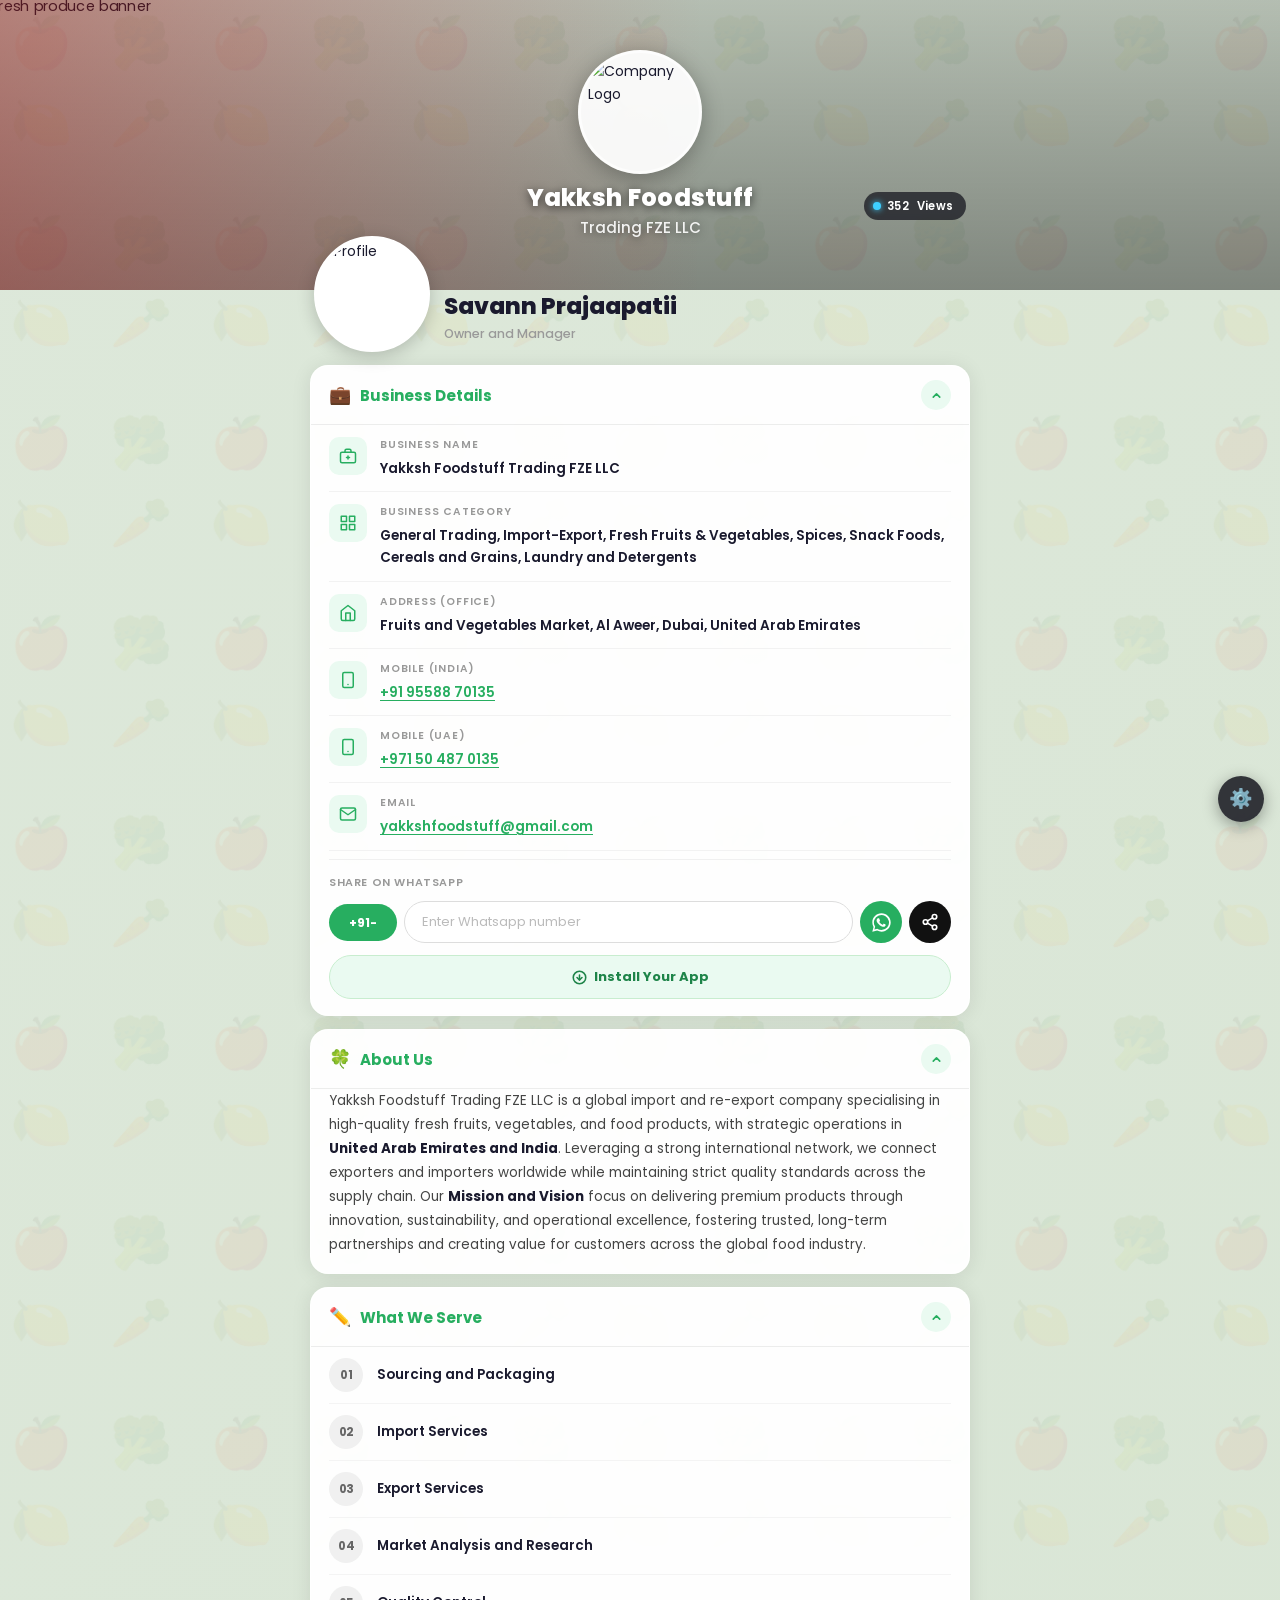
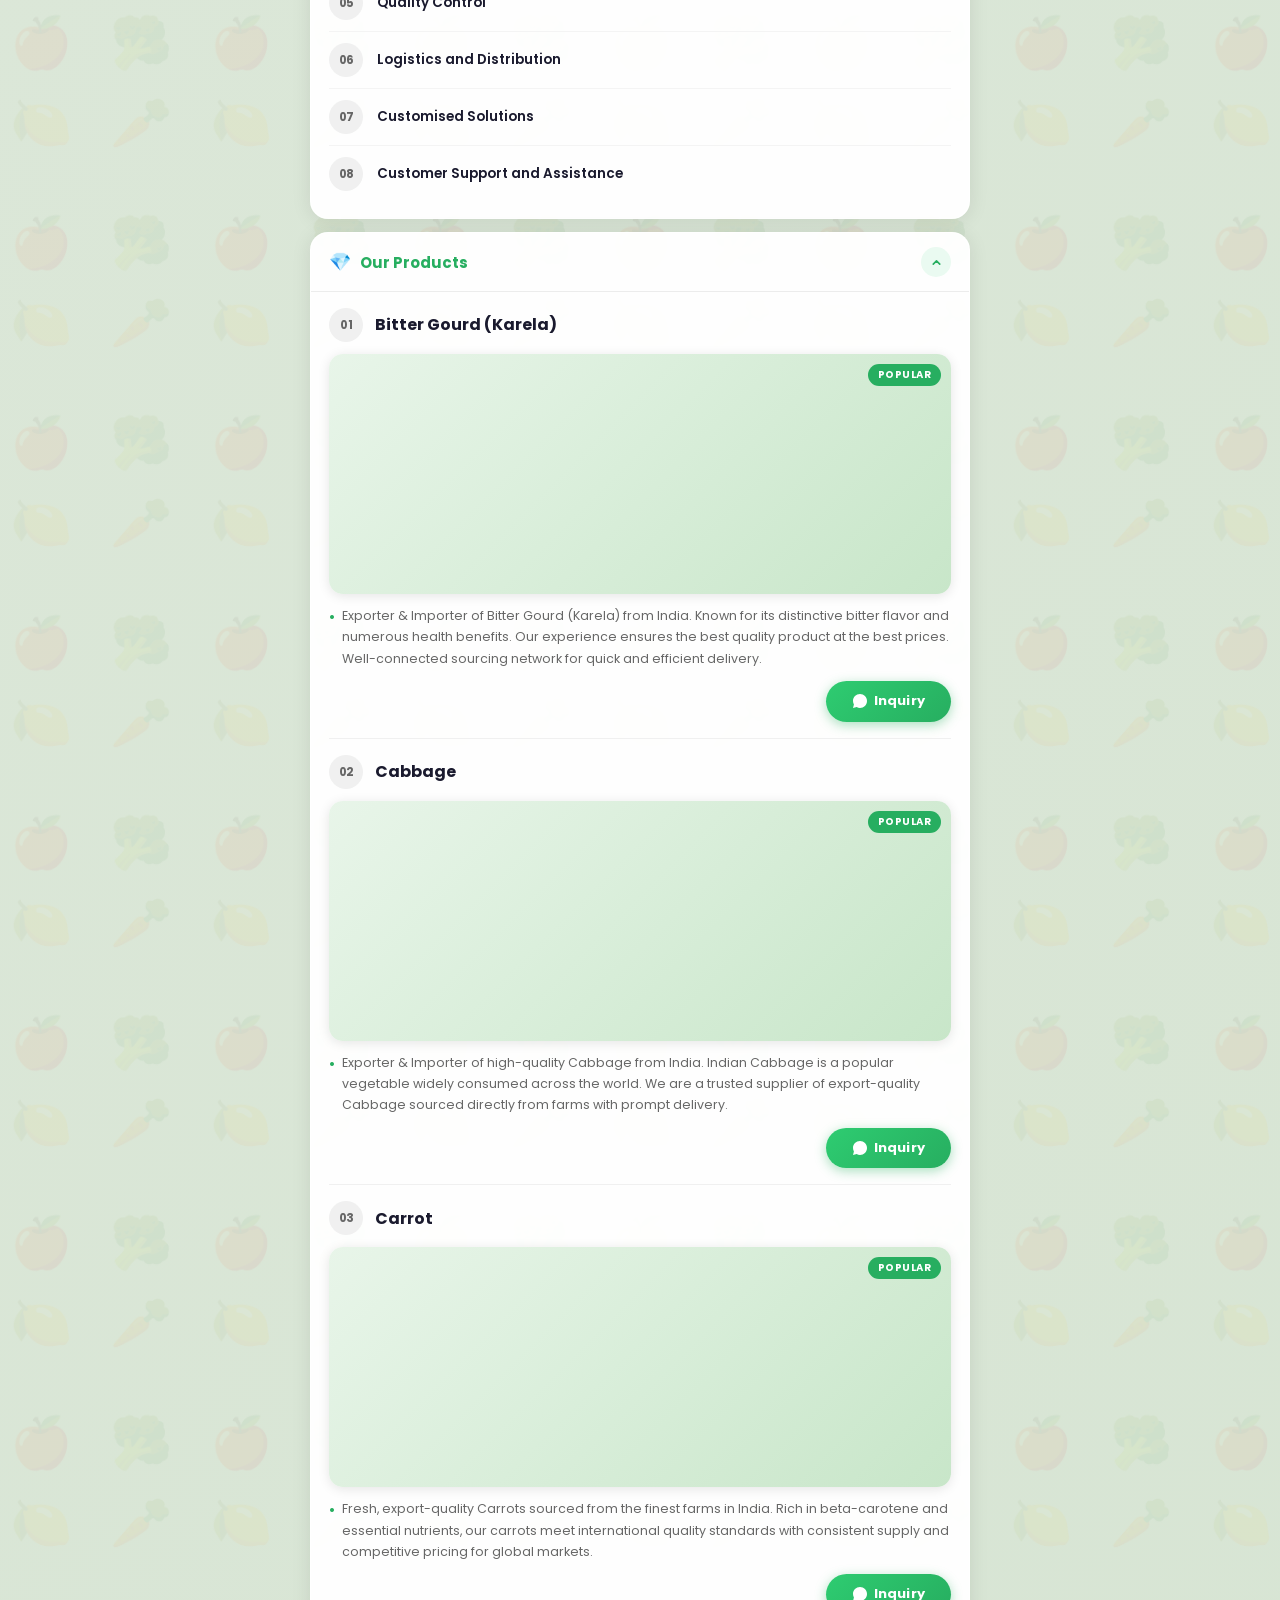
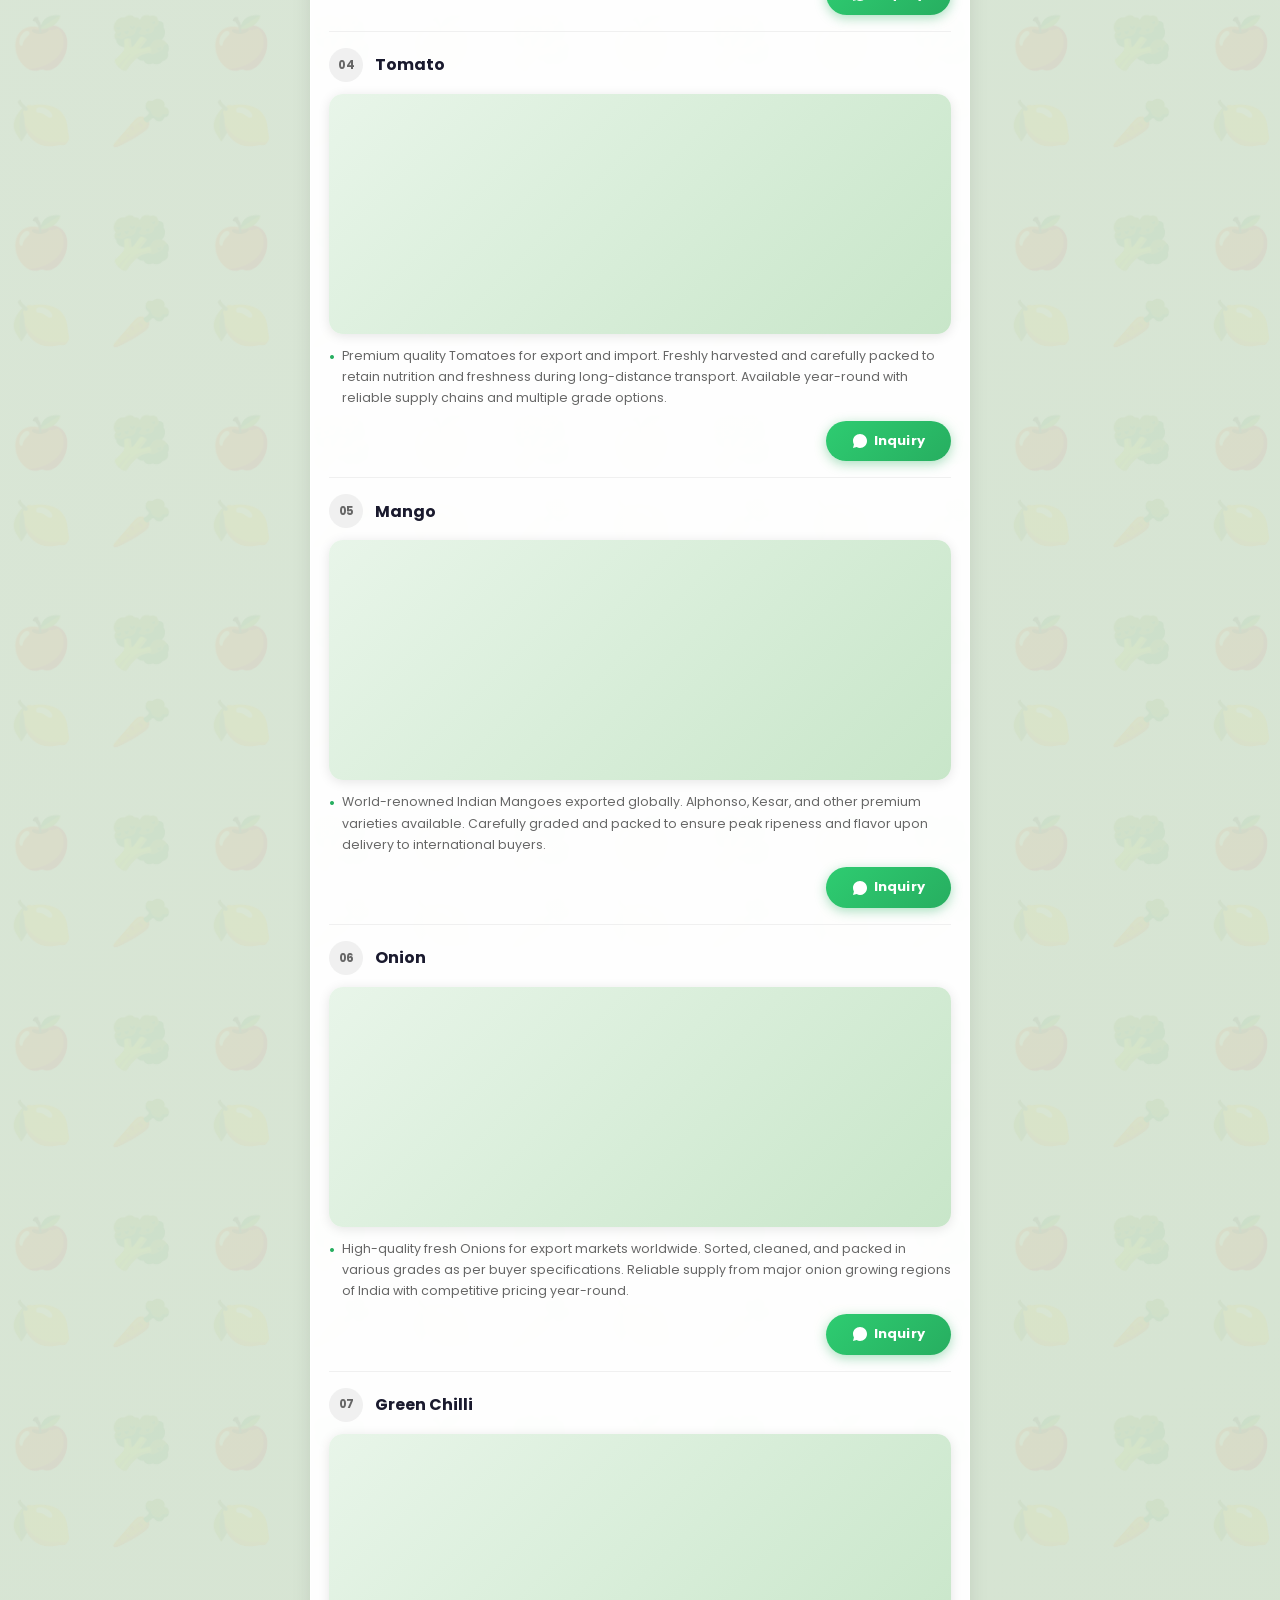
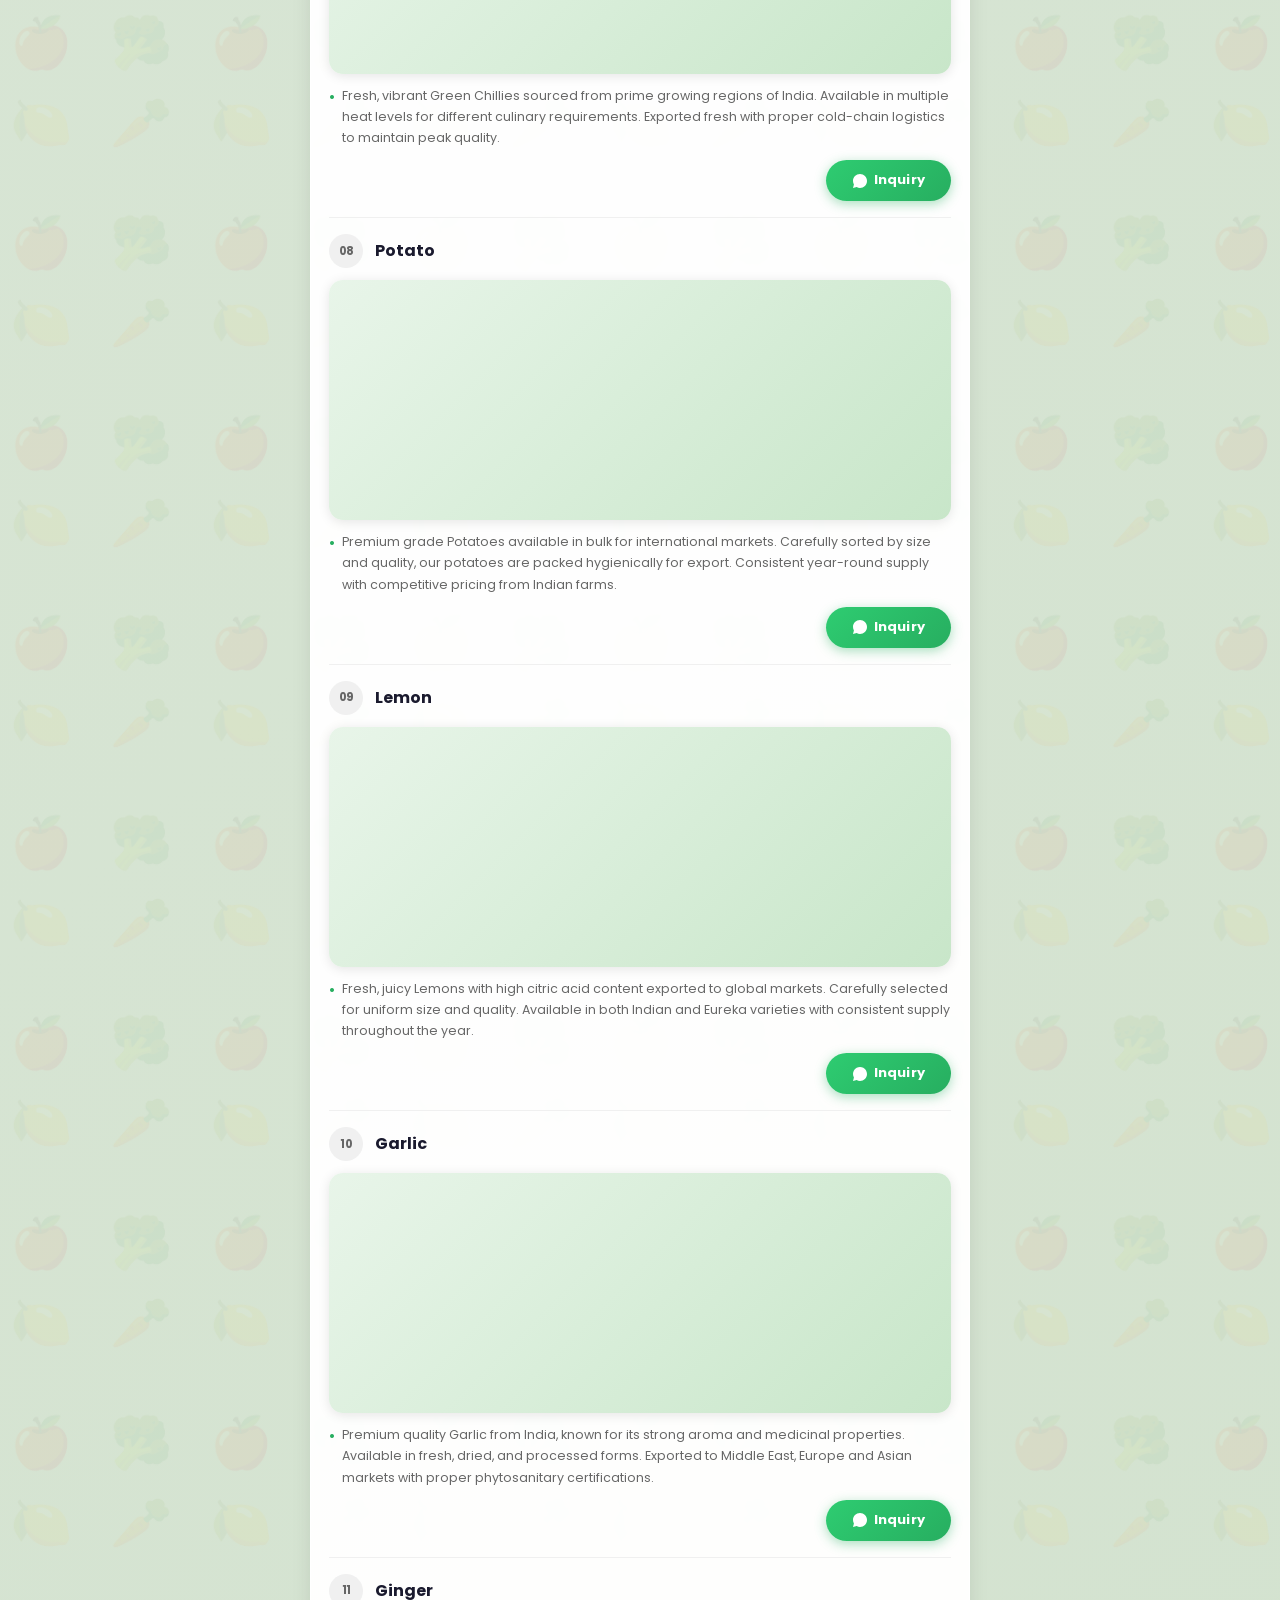
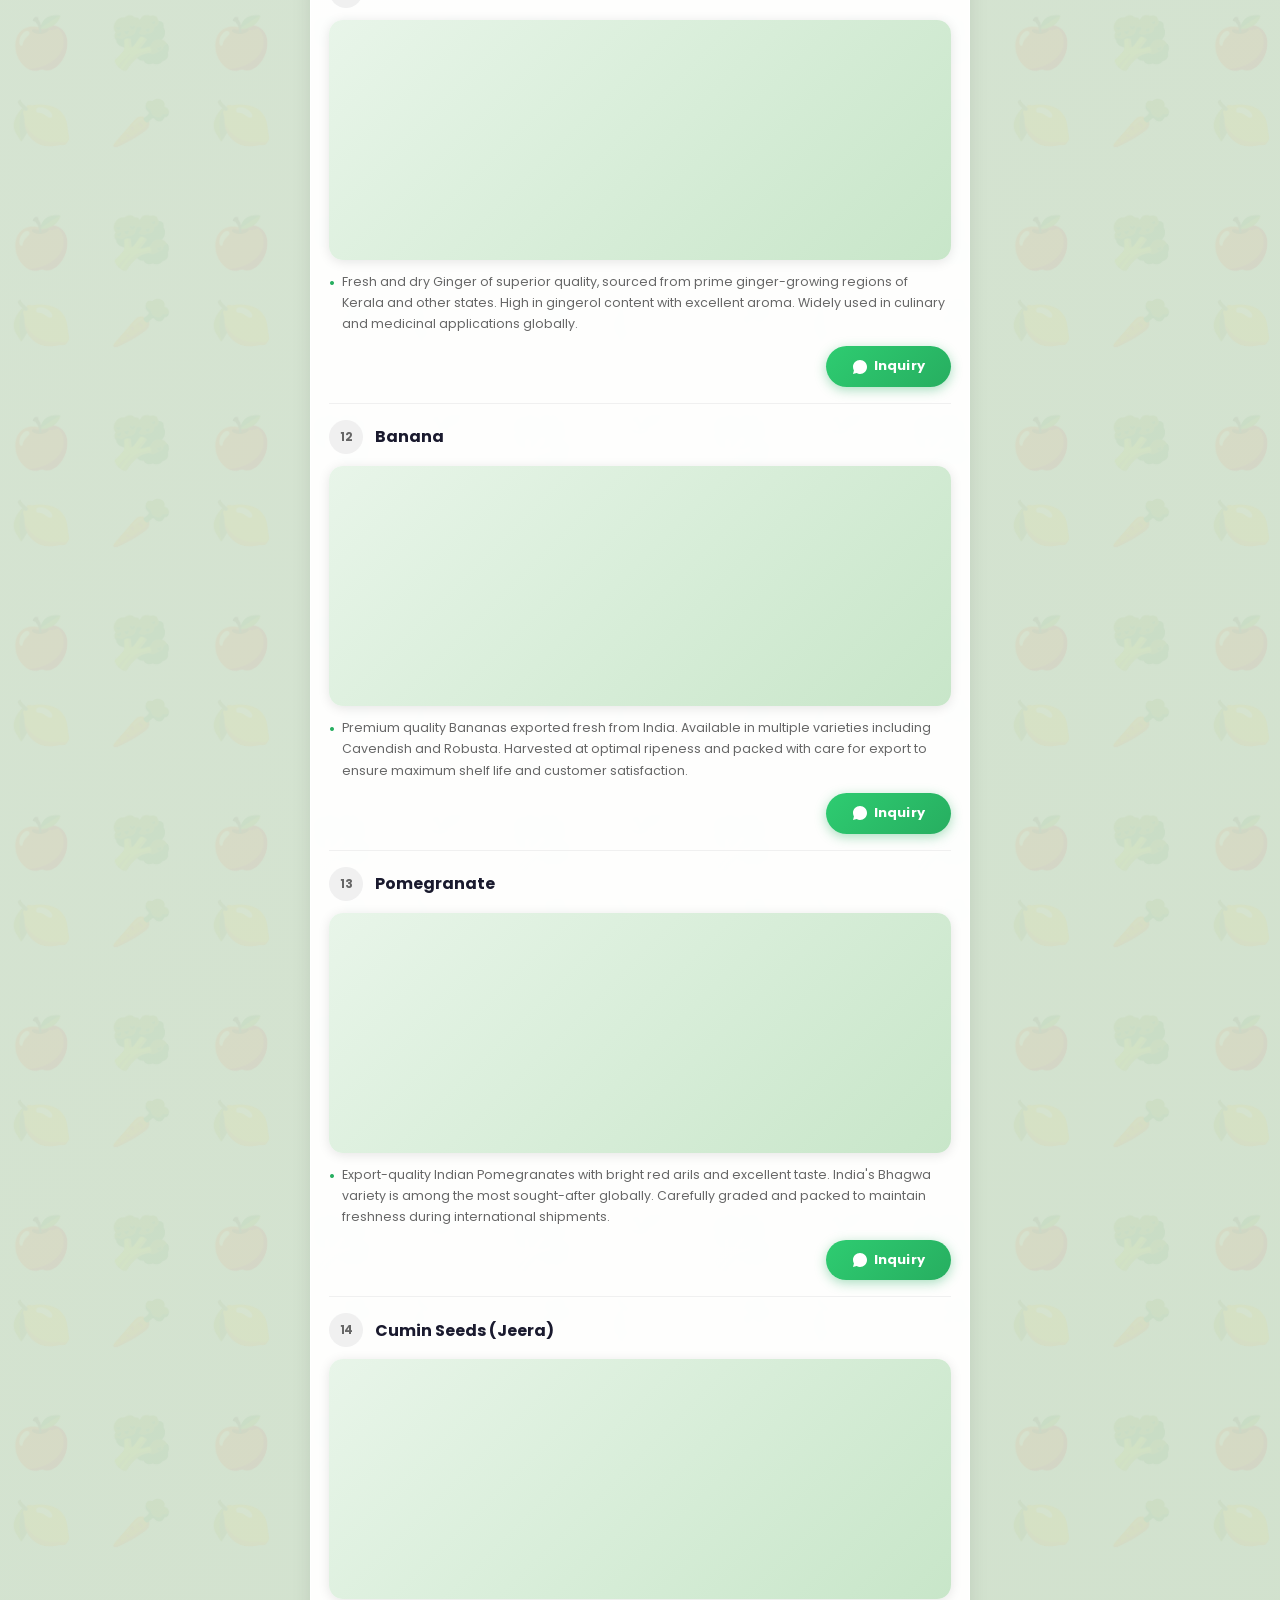
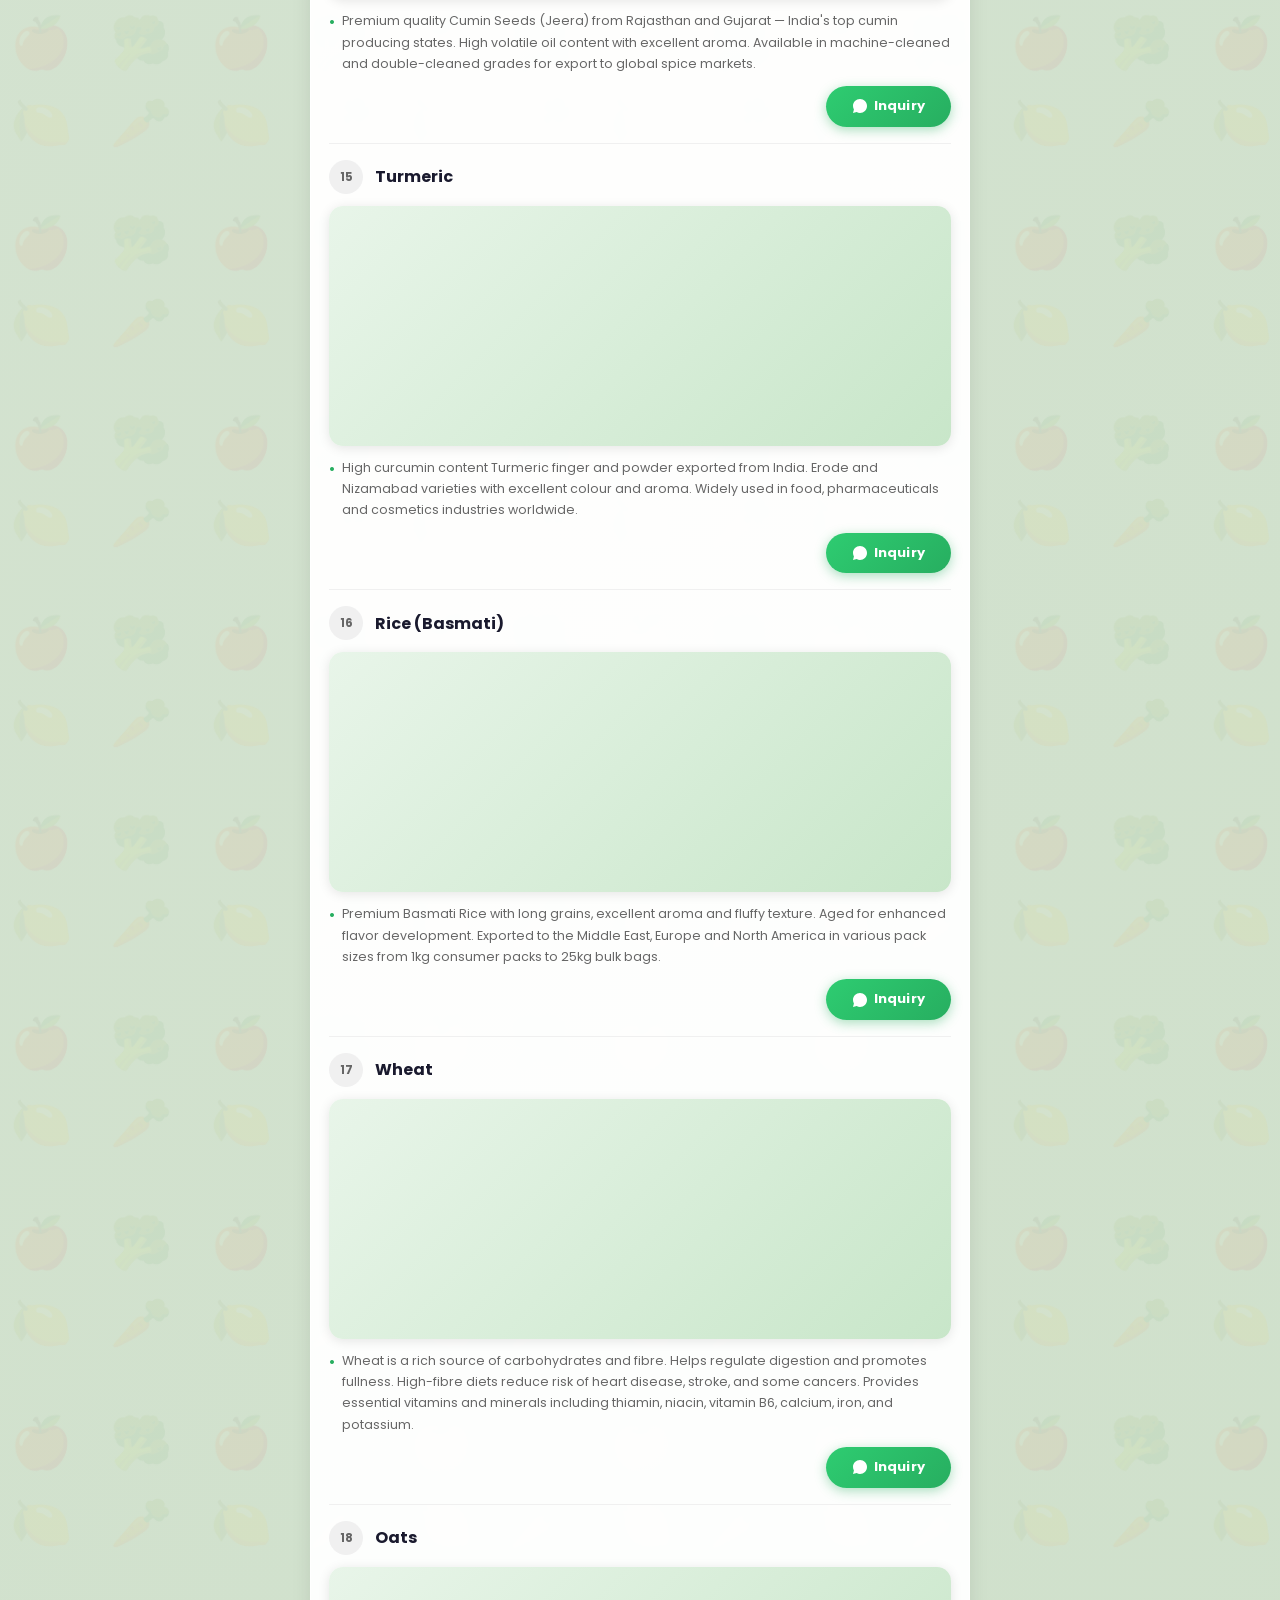
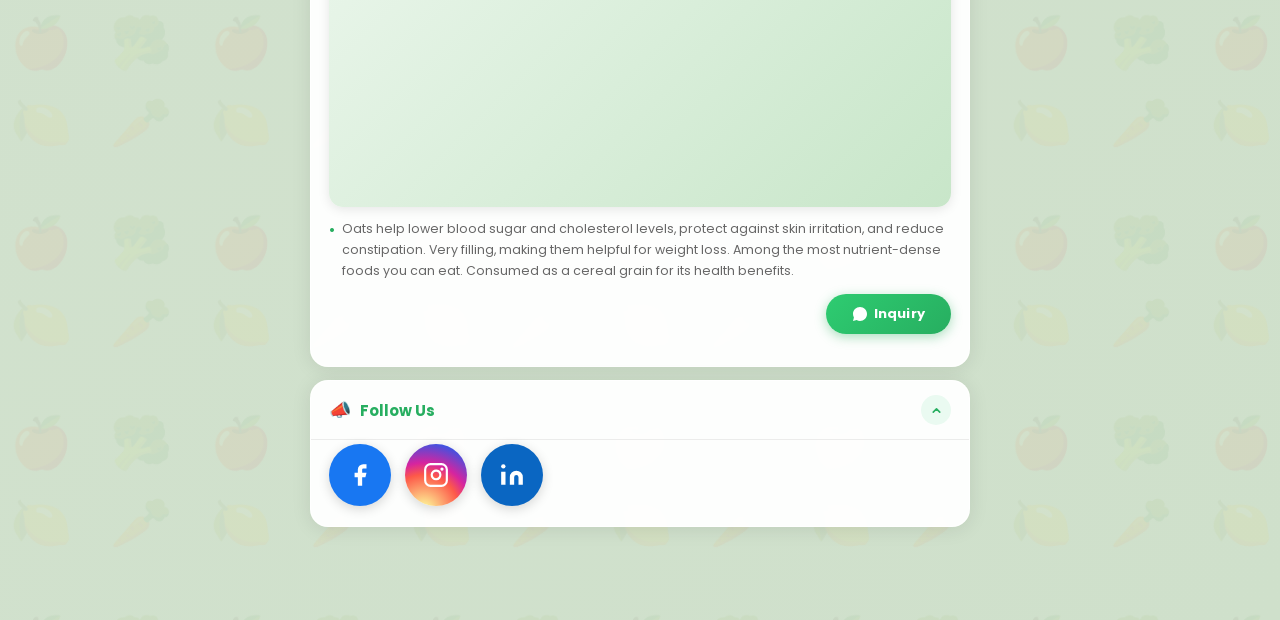
==== commit 892f0989: "Complete professional UI overhaul — pixel-perfect & production-ready Main page (index.html + style.c" ====
--- a/index.html
+++ b/index.html
@@ -2,17 +2,23 @@
 <html lang="en">
 <head>
   <meta charset="UTF-8">
-  <meta name="viewport" content="width=device-width, initial-scale=1.0, maximum-scale=1.0, user-scalable=no">
-  <meta name="description" content="Foodshop - Fresh Fruits, Vegetables & Food Products">
-  <meta name="theme-color" content="#3db54a">
-  <title>Foodshop</title>
+  <meta name="viewport" content="width=device-width,initial-scale=1,maximum-scale=1,user-scalable=no">
+  <meta name="description"  content="Yakksh Foodstuff Trading FZE LLC — Premium Import-Export of Fresh Fruits, Vegetables and Food Products">
+  <meta name="theme-color"  content="#27ae60">
+  <meta property="og:title" content="Yakksh Foodstuff Trading FZE LLC">
+  <meta property="og:type"  content="website">
+  <title>Yakksh Foodstuff Trading FZE LLC</title>
+
+  <!-- Google Fonts -->
   <link rel="preconnect" href="https://fonts.googleapis.com">
-  <link href="https://fonts.googleapis.com/css2?family=Inter:wght@400;500;600;700;800&display=swap" rel="stylesheet">
+  <link rel="preconnect" href="https://fonts.gstatic.com" crossorigin>
+  <link href="https://fonts.googleapis.com/css2?family=Poppins:wght@400;500;600;700;800&display=swap" rel="stylesheet">
+
+  <!-- Styles -->
   <link rel="stylesheet" href="css/style.css">
-  <link rel="icon" href="data:image/svg+xml,<svg xmlns='http://www.w3.org/2000/svg' viewBox='0 0 100 100'><text y='.9em' font-size='90'>🥦</text></svg>">
-  <style>
-    body { font-family: 'Inter', -apple-system, BlinkMacSystemFont, sans-serif; }
-  </style>
+
+  <!-- PWA favicon -->
+  <link rel="icon" href="data:image/svg+xml,<svg xmlns='http://www.w3.org/2000/svg' viewBox='0 0 100 100'><text y='.9em' font-size='90'>🌿</text></svg>">
 </head>
 <body>
 
@@ -20,128 +26,160 @@
   BANNER
 ================================================================ -->
 <div class="banner">
-  <img id="banner-bg-img" class="banner-bg"
-    src="https://images.unsplash.com/photo-1542838132-92c53300491e?w=900&q=80"
-    alt="Banner background">
-  <div class="banner-overlay"></div>
-
-  <div class="banner-center">
-    <div class="banner-logo-circle">
-      <img id="banner-logo" src="https://images.unsplash.com/photo-1589927986089-35812388d1f4?w=200&q=80" alt="Logo">
-    </div>
-    <div class="banner-company-name" id="banner-name">Yakksh Foodstuff</div>
-    <div class="banner-company-sub" id="banner-sub">Trading FZE LLC</div>
+  <img id="banner-bg" class="banner__bg"
+    src="https://images.unsplash.com/photo-1542838132-92c53300491e?w=1200&q=85"
+    alt="Fresh produce banner">
+  <div class="banner__overlay"></div>
+
+  <div class="banner__brand">
+    <div class="brand-circle">
+      <img id="brand-logo"
+        src="https://images.unsplash.com/photo-1589927986089-35812388d1f4?w=300&q=80"
+        alt="Company Logo">
+    </div>
+    <div class="brand-name" id="brand-name">Yakksh Foodstuff</div>
+    <div class="brand-sub"  id="brand-sub">Trading FZE LLC</div>
   </div>
 </div>
 
 <!-- ================================================================
-  MAIN CONTAINER
+  PAGE
 ================================================================ -->
-<div class="main-container">
-
-  <!-- Profile Row -->
-  <div class="profile-wrap">
-    <div class="profile-row">
+<div class="page">
+
+  <!-- ── PROFILE STRIP ── -->
+  <div class="profile-strip">
+    <div class="profile-inner">
       <img id="profile-avatar" class="profile-avatar"
-        src="https://images.unsplash.com/photo-1589927986089-35812388d1f4?w=200&q=80"
+        src="https://images.unsplash.com/photo-1589927986089-35812388d1f4?w=300&q=80"
         alt="Profile">
-      <div class="profile-text">
+      <div class="profile-info">
         <div class="profile-name" id="owner-name">Savann Prajaapatii</div>
         <div class="profile-role" id="owner-role">Owner and Manager</div>
       </div>
     </div>
-    <div class="views-badge">
+    <div class="views-pill">
       <span class="views-dot"></span>
-      <span id="views-count">0</span>&nbsp;Views
-    </div>
-  </div>
-
-  <!-- ============================================================
-    CARD: Business Details
-  ============================================================ -->
-  <div class="card">
-    <div class="card-header open" data-target="body-biz">
-      <div class="card-title">
-        <span class="hicon">💼</span>
+      <span id="views-count">351</span>&thinsp;Views
+    </div>
+  </div>
+
+  <!-- ================================================================
+    CARD  ①  Business Details
+  ================================================================ -->
+  <div class="card">
+    <div class="ch" data-cb="cb-biz">
+      <div class="ch-left">
+        <span class="ch-icon">💼</span>
         Business Details
       </div>
-      <div class="chevron">
-        <svg width="14" height="14" viewBox="0 0 24 24" fill="none" stroke="#3db54a" stroke-width="3" stroke-linecap="round" stroke-linejoin="round"><polyline points="18 15 12 9 6 15"/></svg>
-      </div>
-    </div>
-
-    <div class="card-body" id="body-biz">
+      <div class="ch-arrow">
+        <svg width="13" height="13" viewBox="0 0 24 24" fill="none"
+          stroke="#27ae60" stroke-width="3" stroke-linecap="round" stroke-linejoin="round">
+          <polyline points="18 15 12 9 6 15"/>
+        </svg>
+      </div>
+    </div>
+
+    <div class="cb" id="cb-biz">
+
       <!-- Business Name -->
-      <div class="detail-row">
-        <div class="d-icon">
-          <svg width="18" height="18" viewBox="0 0 24 24" fill="none" stroke="#3db54a" stroke-width="2" stroke-linecap="round" stroke-linejoin="round"><rect x="2" y="7" width="20" height="14" rx="2"/><path d="M16 7V5a2 2 0 00-2-2h-4a2 2 0 00-2 2v2"/><line x1="12" y1="12" x2="12" y2="16"/><line x1="10" y1="14" x2="14" y2="14"/></svg>
-        </div>
-        <div class="d-content">
-          <span class="d-label">Business Name</span>
-          <span class="d-value" id="biz-name">—</span>
+      <div class="brow">
+        <div class="brow-icon">
+          <svg width="18" height="18" viewBox="0 0 24 24" fill="none"
+            stroke="currentColor" stroke-width="2" stroke-linecap="round" stroke-linejoin="round">
+            <rect x="2" y="7" width="20" height="14" rx="2"/>
+            <path d="M16 7V5a2 2 0 00-2-2h-4a2 2 0 00-2 2v2"/>
+            <line x1="12" y1="12" x2="12" y2="16"/>
+            <line x1="10" y1="14" x2="14" y2="14"/>
+          </svg>
+        </div>
+        <div class="brow-body">
+          <span class="brow-label">Business Name</span>
+          <span class="brow-val" id="biz-name">—</span>
         </div>
       </div>
 
       <!-- Category -->
-      <div class="detail-row">
-        <div class="d-icon">
-          <svg width="18" height="18" viewBox="0 0 24 24" fill="none" stroke="#3db54a" stroke-width="2" stroke-linecap="round" stroke-linejoin="round"><rect x="3" y="3" width="7" height="7"/><rect x="14" y="3" width="7" height="7"/><rect x="14" y="14" width="7" height="7"/><rect x="3" y="14" width="7" height="7"/></svg>
-        </div>
-        <div class="d-content">
-          <span class="d-label">Business Category</span>
-          <span class="d-value" id="biz-category">—</span>
+      <div class="brow">
+        <div class="brow-icon">
+          <svg width="18" height="18" viewBox="0 0 24 24" fill="none"
+            stroke="currentColor" stroke-width="2" stroke-linecap="round" stroke-linejoin="round">
+            <rect x="3" y="3" width="7" height="7"/><rect x="14" y="3" width="7" height="7"/>
+            <rect x="14" y="14" width="7" height="7"/><rect x="3" y="14" width="7" height="7"/>
+          </svg>
+        </div>
+        <div class="brow-body">
+          <span class="brow-label">Business Category</span>
+          <span class="brow-val" id="biz-cat">—</span>
         </div>
       </div>
 
       <!-- Address -->
-      <div class="detail-row">
-        <div class="d-icon">
-          <svg width="18" height="18" viewBox="0 0 24 24" fill="none" stroke="#3db54a" stroke-width="2" stroke-linecap="round" stroke-linejoin="round"><path d="M3 9l9-7 9 7v11a2 2 0 01-2 2H5a2 2 0 01-2-2z"/><polyline points="9 22 9 12 15 12 15 22"/></svg>
-        </div>
-        <div class="d-content">
-          <span class="d-label">Address (Office)</span>
-          <span class="d-value" id="biz-address">—</span>
+      <div class="brow">
+        <div class="brow-icon">
+          <svg width="18" height="18" viewBox="0 0 24 24" fill="none"
+            stroke="currentColor" stroke-width="2" stroke-linecap="round" stroke-linejoin="round">
+            <path d="M3 9l9-7 9 7v11a2 2 0 01-2 2H5a2 2 0 01-2-2z"/>
+            <polyline points="9 22 9 12 15 12 15 22"/>
+          </svg>
+        </div>
+        <div class="brow-body">
+          <span class="brow-label">Address (Office)</span>
+          <span class="brow-val" id="biz-addr">—</span>
         </div>
       </div>
 
       <!-- Mobile India -->
-      <div class="detail-row">
-        <div class="d-icon">
-          <svg width="18" height="18" viewBox="0 0 24 24" fill="none" stroke="#3db54a" stroke-width="2" stroke-linecap="round" stroke-linejoin="round"><rect x="5" y="2" width="14" height="20" rx="2" ry="2"/><line x1="12" y1="18" x2="12.01" y2="18"/></svg>
-        </div>
-        <div class="d-content">
-          <span class="d-label">Mobile (India)</span>
-          <span class="d-value" id="biz-mobile-india">—</span>
+      <div class="brow">
+        <div class="brow-icon">
+          <svg width="18" height="18" viewBox="0 0 24 24" fill="none"
+            stroke="currentColor" stroke-width="2" stroke-linecap="round" stroke-linejoin="round">
+            <rect x="5" y="2" width="14" height="20" rx="2" ry="2"/>
+            <line x1="12" y1="18" x2="12.01" y2="18"/>
+          </svg>
+        </div>
+        <div class="brow-body">
+          <span class="brow-label">Mobile (India)</span>
+          <span class="brow-val link" id="biz-mob-in">—</span>
         </div>
       </div>
 
       <!-- Mobile UAE -->
-      <div class="detail-row">
-        <div class="d-icon">
-          <svg width="18" height="18" viewBox="0 0 24 24" fill="none" stroke="#3db54a" stroke-width="2" stroke-linecap="round" stroke-linejoin="round"><rect x="5" y="2" width="14" height="20" rx="2" ry="2"/><line x1="12" y1="18" x2="12.01" y2="18"/></svg>
-        </div>
-        <div class="d-content">
-          <span class="d-label">Mobile (UAE)</span>
-          <span class="d-value" id="biz-mobile-uae">—</span>
+      <div class="brow">
+        <div class="brow-icon">
+          <svg width="18" height="18" viewBox="0 0 24 24" fill="none"
+            stroke="currentColor" stroke-width="2" stroke-linecap="round" stroke-linejoin="round">
+            <rect x="5" y="2" width="14" height="20" rx="2" ry="2"/>
+            <line x1="12" y1="18" x2="12.01" y2="18"/>
+          </svg>
+        </div>
+        <div class="brow-body">
+          <span class="brow-label">Mobile (UAE)</span>
+          <span class="brow-val link" id="biz-mob-uae">—</span>
         </div>
       </div>
 
       <!-- Email -->
-      <div class="detail-row">
-        <div class="d-icon">
-          <svg width="18" height="18" viewBox="0 0 24 24" fill="none" stroke="#3db54a" stroke-width="2" stroke-linecap="round" stroke-linejoin="round"><path d="M4 4h16c1.1 0 2 .9 2 2v12c0 1.1-.9 2-2 2H4c-1.1 0-2-.9-2-2V6c0-1.1.9-2 2-2z"/><polyline points="22,6 12,13 2,6"/></svg>
-        </div>
-        <div class="d-content">
-          <span class="d-label">Email</span>
-          <span class="d-value" id="biz-email" style="color:#3db54a;cursor:pointer;text-decoration:underline;text-underline-offset:3px;">—</span>
-        </div>
-      </div>
-
-      <!-- WhatsApp Share -->
-      <div class="wa-section">
+      <div class="brow">
+        <div class="brow-icon">
+          <svg width="18" height="18" viewBox="0 0 24 24" fill="none"
+            stroke="currentColor" stroke-width="2" stroke-linecap="round" stroke-linejoin="round">
+            <path d="M4 4h16c1.1 0 2 .9 2 2v12c0 1.1-.9 2-2 2H4c-1.1 0-2-.9-2-2V6c0-1.1.9-2 2-2z"/>
+            <polyline points="22,6 12,13 2,6"/>
+          </svg>
+        </div>
+        <div class="brow-body">
+          <span class="brow-label">Email</span>
+          <span class="brow-val link" id="biz-email">—</span>
+        </div>
+      </div>
+
+      <!-- ── WhatsApp Share ── -->
+      <div class="wa-wrap">
         <span class="wa-label">Share On Whatsapp</span>
         <div class="wa-row">
-          <select class="wa-country" id="wa-country">
+          <select class="wa-code" id="wa-code">
             <option value="91">+91-</option>
             <option value="971">+971-</option>
             <option value="1">+1-</option>
@@ -154,141 +192,171 @@
             <option value="973">+973-</option>
             <option value="49">+49-</option>
             <option value="33">+33-</option>
-            <option value="86">+86-</option>
-            <option value="81">+81-</option>
-            <option value="61">+61-</option>
           </select>
-          <input type="tel" class="wa-input" id="wa-number"
-            placeholder="Enter Whatsapp number" inputmode="numeric">
-          <!-- WhatsApp icon -->
-          <button class="wa-send-btn" id="btn-wa-send" title="Send via WhatsApp">
-            <svg width="22" height="22" viewBox="0 0 32 32" fill="#fff">
-              <path d="M16 2C8.28 2 2 8.28 2 16c0 2.48.67 4.8 1.83 6.8L2 30l7.4-1.8A13.93 13.93 0 0016 30c7.72 0 14-6.28 14-14S23.72 2 16 2zm0 25.5a11.44 11.44 0 01-5.97-1.68l-.43-.27-4.39 1.07 1.1-4.28-.28-.44A11.5 11.5 0 1116 27.5zm6.3-8.6c-.34-.17-2.02-1-2.33-1.11-.32-.11-.55-.17-.77.17-.23.34-.88 1.11-1.08 1.34-.2.23-.4.25-.74.08-.34-.17-1.44-.53-2.75-1.7-1.01-.9-1.7-2.02-1.9-2.36-.2-.34-.02-.52.15-.7.16-.16.34-.4.51-.6.17-.2.23-.34.34-.57.11-.23.06-.43-.03-.6-.08-.17-.77-1.86-1.06-2.55-.28-.67-.57-.58-.77-.59H10.6c-.23 0-.6.09-.91.43-.32.34-1.2 1.17-1.2 2.86s1.22 3.32 1.4 3.55c.17.23 2.4 3.65 5.8 5.12.81.35 1.44.56 1.93.71.81.26 1.55.22 2.14.13.65-.1 2-.82 2.28-1.61.28-.8.28-1.48.2-1.62-.09-.14-.32-.23-.66-.4z"/>
+          <input type="tel" class="wa-num" id="wa-num"
+            placeholder="Enter Whatsapp number" inputmode="numeric" maxlength="15">
+          <!-- WhatsApp send -->
+          <button class="wa-btn wa-btn--green" id="btn-wa" title="Send on WhatsApp" aria-label="Send WhatsApp">
+            <svg width="21" height="21" viewBox="0 0 32 32" fill="#fff">
+              <path d="M16 2C8.27 2 2 8.27 2 16c0 2.5.68 4.83 1.84 6.83L2 30l7.38-1.82A13.93 13.93 0 0016 30c7.73 0 14-6.27 14-14S23.73 2 16 2zm0 25.5a11.44 11.44 0 01-5.96-1.68l-.44-.27-4.38 1.07 1.1-4.28-.28-.45A11.5 11.5 0 1116 27.5zm6.3-8.6c-.34-.17-2.02-1-2.33-1.1-.3-.12-.54-.17-.77.16-.22.34-.88 1.1-1.08 1.33-.2.23-.39.26-.73.09-.34-.18-1.44-.53-2.75-1.7-1.01-.9-1.7-2.02-1.9-2.36-.2-.33-.02-.52.15-.7.16-.16.34-.4.51-.6.17-.2.23-.34.34-.57.11-.23.06-.43-.02-.6-.09-.17-.77-1.86-1.06-2.55-.28-.67-.57-.58-.77-.59H10.6c-.22 0-.6.09-.91.43-.3.34-1.19 1.17-1.19 2.86s1.22 3.32 1.4 3.55c.17.23 2.39 3.64 5.8 5.12.8.34 1.43.55 1.92.71.81.26 1.55.22 2.13.13.65-.1 2-.82 2.29-1.61.28-.8.28-1.48.19-1.63-.09-.14-.32-.22-.66-.4z"/>
             </svg>
           </button>
-          <!-- Share icon -->
-          <button class="wa-share-btn" id="btn-share" title="Share page">
-            <svg width="20" height="20" viewBox="0 0 24 24" fill="none" stroke="#fff" stroke-width="2.2" stroke-linecap="round" stroke-linejoin="round">
+          <!-- Share -->
+          <button class="wa-btn wa-btn--dark" id="btn-share" title="Share page" aria-label="Share">
+            <svg width="18" height="18" viewBox="0 0 24 24" fill="none"
+              stroke="#fff" stroke-width="2.2" stroke-linecap="round" stroke-linejoin="round">
               <circle cx="18" cy="5" r="3"/><circle cx="6" cy="12" r="3"/><circle cx="18" cy="19" r="3"/>
               <line x1="8.59" y1="13.51" x2="15.42" y2="17.49"/>
               <line x1="15.41" y1="6.51" x2="8.59" y2="10.49"/>
             </svg>
           </button>
         </div>
-        <button class="install-btn" id="btn-install">
-          <svg width="16" height="16" viewBox="0 0 24 24" fill="none" stroke="#2e9039" stroke-width="2.5" stroke-linecap="round" stroke-linejoin="round"><path d="M12 2a10 10 0 100 20A10 10 0 0012 2z"/><path d="M12 8v8M8 12l4 4 4-4"/></svg>
+        <button class="wa-install" id="btn-install">
+          <svg width="15" height="15" viewBox="0 0 24 24" fill="none"
+            stroke="currentColor" stroke-width="2.5" stroke-linecap="round" stroke-linejoin="round">
+            <circle cx="12" cy="12" r="10"/>
+            <polyline points="8 12 12 16 16 12"/>
+            <line x1="12" y1="8" x2="12" y2="16"/>
+          </svg>
           Install Your App
         </button>
       </div>
-    </div>
-  </div>
-
-  <!-- ============================================================
-    CARD: About Us
-  ============================================================ -->
-  <div class="card">
-    <div class="card-header open" data-target="body-about">
-      <div class="card-title">
-        <span class="hicon">🍀</span>
+
+    </div>
+  </div>
+
+  <!-- ================================================================
+    CARD  ②  About Us
+  ================================================================ -->
+  <div class="card">
+    <div class="ch" data-cb="cb-about">
+      <div class="ch-left">
+        <span class="ch-icon">🍀</span>
         About Us
       </div>
-      <div class="chevron">
-        <svg width="14" height="14" viewBox="0 0 24 24" fill="none" stroke="#3db54a" stroke-width="3" stroke-linecap="round" stroke-linejoin="round"><polyline points="18 15 12 9 6 15"/></svg>
-      </div>
-    </div>
-    <div class="card-body" id="body-about">
-      <p class="about-text" id="about-text">Loading…</p>
-    </div>
-  </div>
-
-  <!-- ============================================================
-    CARD: What We Serve
-  ============================================================ -->
-  <div class="card">
-    <div class="card-header open" data-target="body-serve">
-      <div class="card-title">
-        <span class="hicon">✏️</span>
+      <div class="ch-arrow">
+        <svg width="13" height="13" viewBox="0 0 24 24" fill="none"
+          stroke="#27ae60" stroke-width="3" stroke-linecap="round" stroke-linejoin="round">
+          <polyline points="18 15 12 9 6 15"/>
+        </svg>
+      </div>
+    </div>
+    <div class="cb" id="cb-about">
+      <p class="about-body" id="about-text">Loading…</p>
+    </div>
+  </div>
+
+  <!-- ================================================================
+    CARD  ③  What We Serve
+  ================================================================ -->
+  <div class="card">
+    <div class="ch" data-cb="cb-serve">
+      <div class="ch-left">
+        <span class="ch-icon">✏️</span>
         What We Serve
       </div>
-      <div class="chevron">
-        <svg width="14" height="14" viewBox="0 0 24 24" fill="none" stroke="#3db54a" stroke-width="3" stroke-linecap="round" stroke-linejoin="round"><polyline points="18 15 12 9 6 15"/></svg>
-      </div>
-    </div>
-    <div class="card-body" id="body-serve">
-      <ul class="num-list" id="services-list">
-        <li><span class="num-badge">01</span>Loading…</li>
-      </ul>
-    </div>
-  </div>
-
-  <!-- ============================================================
-    CARD: Our Products
-  ============================================================ -->
-  <div class="card">
-    <div class="card-header open" data-target="body-products">
-      <div class="card-title">
-        <span class="hicon">💎</span>
+      <div class="ch-arrow">
+        <svg width="13" height="13" viewBox="0 0 24 24" fill="none"
+          stroke="#27ae60" stroke-width="3" stroke-linecap="round" stroke-linejoin="round">
+          <polyline points="18 15 12 9 6 15"/>
+        </svg>
+      </div>
+    </div>
+    <div class="cb" id="cb-serve">
+      <ul class="svc-list" id="svc-list"></ul>
+    </div>
+  </div>
+
+  <!-- ================================================================
+    CARD  ④  Our Products
+  ================================================================ -->
+  <div class="card">
+    <div class="ch" data-cb="cb-products">
+      <div class="ch-left">
+        <span class="ch-icon">💎</span>
         Our Products
       </div>
-      <div class="chevron">
-        <svg width="14" height="14" viewBox="0 0 24 24" fill="none" stroke="#3db54a" stroke-width="3" stroke-linecap="round" stroke-linejoin="round"><polyline points="18 15 12 9 6 15"/></svg>
-      </div>
-    </div>
-    <div class="card-body" id="body-products">
+      <div class="ch-arrow">
+        <svg width="13" height="13" viewBox="0 0 24 24" fill="none"
+          stroke="#27ae60" stroke-width="3" stroke-linecap="round" stroke-linejoin="round">
+          <polyline points="18 15 12 9 6 15"/>
+        </svg>
+      </div>
+    </div>
+    <div class="cb" id="cb-products">
       <div id="products-list">
-        <div class="empty-state">
-          <div class="empty-icon">⏳</div>
-          <p>Loading products…</p>
-        </div>
-      </div>
-    </div>
-  </div>
-
-  <!-- ============================================================
-    CARD: Follow Us
-  ============================================================ -->
-  <div class="card">
-    <div class="card-header open" data-target="body-follow">
-      <div class="card-title">
-        <span class="hicon">📣</span>
+        <!-- populated by JS -->
+      </div>
+    </div>
+  </div>
+
+  <!-- ================================================================
+    CARD  ⑤  Follow Us
+  ================================================================ -->
+  <div class="card">
+    <div class="ch" data-cb="cb-follow">
+      <div class="ch-left">
+        <span class="ch-icon">📣</span>
         Follow Us
       </div>
-      <div class="chevron">
-        <svg width="14" height="14" viewBox="0 0 24 24" fill="none" stroke="#3db54a" stroke-width="3" stroke-linecap="round" stroke-linejoin="round"><polyline points="18 15 12 9 6 15"/></svg>
-      </div>
-    </div>
-    <div class="card-body" id="body-follow">
-      <div class="social-row">
-        <a id="link-fb" class="s-btn s-facebook" href="#" target="_blank" rel="noopener" title="Facebook">
-          <svg width="28" height="28" viewBox="0 0 24 24" fill="#fff"><path d="M18 2h-3a5 5 0 00-5 5v3H7v4h3v8h4v-8h3l1-4h-4V7a1 1 0 011-1h3z"/></svg>
-        </a>
-        <a id="link-ig" class="s-btn s-instagram" href="#" target="_blank" rel="noopener" title="Instagram">
-          <svg width="28" height="28" viewBox="0 0 24 24" fill="none" stroke="#fff" stroke-width="2" stroke-linecap="round" stroke-linejoin="round"><rect x="2" y="2" width="20" height="20" rx="5" ry="5"/><path d="M16 11.37A4 4 0 1112.63 8 4 4 0 0116 11.37z"/><line x1="17.5" y1="6.5" x2="17.51" y2="6.5" stroke-width="3"/></svg>
-        </a>
-        <a id="link-li" class="s-btn s-linkedin" href="#" target="_blank" rel="noopener" title="LinkedIn">
-          <svg width="28" height="28" viewBox="0 0 24 24" fill="#fff"><path d="M16 8a6 6 0 016 6v7h-4v-7a2 2 0 00-2-2 2 2 0 00-2 2v7h-4v-7a6 6 0 016-6zM2 9h4v12H2z"/><circle cx="4" cy="4" r="2"/></svg>
-        </a>
-        <a id="link-yt" class="s-btn s-youtube" href="#" target="_blank" rel="noopener" title="YouTube" style="display:none">
-          <svg width="28" height="28" viewBox="0 0 24 24" fill="#fff"><path d="M22.54 6.42a2.78 2.78 0 00-1.95-1.95C18.88 4 12 4 12 4s-6.88 0-8.59.47a2.78 2.78 0 00-1.95 1.95A29 29 0 001 12a29 29 0 00.46 5.58A2.78 2.78 0 003.41 19.5C5.12 20 12 20 12 20s6.88 0 8.59-.46a2.78 2.78 0 001.95-1.95A29 29 0 0023 12a29 29 0 00-.46-5.58z"/><polygon points="9.75 15.02 15.5 12 9.75 8.98 9.75 15.02"/></svg>
-        </a>
-        <a id="link-tw" class="s-btn s-twitter" href="#" target="_blank" rel="noopener" title="Twitter/X" style="display:none">
-          <svg width="28" height="28" viewBox="0 0 24 24" fill="#fff"><path d="M23 3a10.9 10.9 0 01-3.14 1.53 4.48 4.48 0 00-7.86 3v1A10.66 10.66 0 013 4s-4 9 5 13a11.64 11.64 0 01-7 2c9 5 20 0 20-11.5a4.5 4.5 0 00-.08-.83A7.72 7.72 0 0023 3z"/></svg>
-        </a>
-      </div>
-    </div>
-  </div>
-
-</div><!-- /main-container -->
-
-<!-- Buttons -->
-<button id="back-to-top" title="Back to top" aria-label="Back to top">
-  <svg width="22" height="22" viewBox="0 0 24 24" fill="none" stroke="#fff" stroke-width="3" stroke-linecap="round" stroke-linejoin="round"><polyline points="18 15 12 9 6 15"/></svg>
+      <div class="ch-arrow">
+        <svg width="13" height="13" viewBox="0 0 24 24" fill="none"
+          stroke="#27ae60" stroke-width="3" stroke-linecap="round" stroke-linejoin="round">
+          <polyline points="18 15 12 9 6 15"/>
+        </svg>
+      </div>
+    </div>
+    <div class="cb" id="cb-follow">
+      <div class="social-grid">
+        <a id="soc-fb" class="soc soc-fb" href="#" target="_blank" rel="noopener" title="Facebook">
+          <svg width="26" height="26" viewBox="0 0 24 24" fill="#fff">
+            <path d="M18 2h-3a5 5 0 00-5 5v3H7v4h3v8h4v-8h3l1-4h-4V7a1 1 0 011-1h3z"/>
+          </svg>
+        </a>
+        <a id="soc-ig" class="soc soc-ig" href="#" target="_blank" rel="noopener" title="Instagram">
+          <svg width="26" height="26" viewBox="0 0 24 24" fill="none"
+            stroke="#fff" stroke-width="2" stroke-linecap="round" stroke-linejoin="round">
+            <rect x="2" y="2" width="20" height="20" rx="5" ry="5"/>
+            <path d="M16 11.37A4 4 0 1112.63 8 4 4 0 0116 11.37z"/>
+            <line x1="17.5" y1="6.5" x2="17.51" y2="6.5" stroke-width="3"/>
+          </svg>
+        </a>
+        <a id="soc-li" class="soc soc-li" href="#" target="_blank" rel="noopener" title="LinkedIn">
+          <svg width="26" height="26" viewBox="0 0 24 24" fill="#fff">
+            <path d="M16 8a6 6 0 016 6v7h-4v-7a2 2 0 00-2-2 2 2 0 00-2 2v7h-4v-7a6 6 0 016-6zM2 9h4v12H2z"/>
+            <circle cx="4" cy="4" r="2"/>
+          </svg>
+        </a>
+        <a id="soc-yt" class="soc soc-yt" href="#" target="_blank" rel="noopener" title="YouTube" style="display:none">
+          <svg width="26" height="26" viewBox="0 0 24 24" fill="#fff">
+            <path d="M22.54 6.42a2.78 2.78 0 00-1.95-1.95C18.88 4 12 4 12 4s-6.88 0-8.59.47a2.78 2.78 0 00-1.95 1.95A29 29 0 001 12a29 29 0 00.46 5.58A2.78 2.78 0 003.41 19.5C5.12 20 12 20 12 20s6.88 0 8.59-.46a2.78 2.78 0 001.95-1.95A29 29 0 0023 12a29 29 0 00-.46-5.58z"/>
+            <polygon points="9.75 15.02 15.5 12 9.75 8.98 9.75 15.02"/>
+          </svg>
+        </a>
+        <a id="soc-tw" class="soc soc-tw" href="#" target="_blank" rel="noopener" title="Twitter/X" style="display:none">
+          <svg width="26" height="26" viewBox="0 0 24 24" fill="#fff">
+            <path d="M23 3a10.9 10.9 0 01-3.14 1.53 4.48 4.48 0 00-7.86 3v1A10.66 10.66 0 013 4s-4 9 5 13a11.64 11.64 0 01-7 2c9 5 20 0 20-11.5a4.5 4.5 0 00-.08-.83A7.72 7.72 0 0023 3z"/>
+          </svg>
+        </a>
+      </div>
+    </div>
+  </div>
+
+</div><!-- /page -->
+
+<!-- Fixed buttons -->
+<button id="back-top" aria-label="Back to top">
+  <svg width="20" height="20" viewBox="0 0 24 24" fill="none"
+    stroke="#fff" stroke-width="3" stroke-linecap="round" stroke-linejoin="round">
+    <polyline points="18 15 12 9 6 15"/>
+  </svg>
 </button>
 
-<a id="admin-fab" href="admin.html" title="Admin Panel" aria-label="Admin">⚙️</a>
+<a id="admin-fab" href="admin.html" title="Admin Panel" aria-label="Admin Panel">⚙️</a>
 
 <div class="toast" id="toast"></div>
 
+<!-- Scripts -->
 <script src="js/data.js"></script>
 <script src="js/main.js"></script>
 </body>
--- a/css/style.css
+++ b/css/style.css
@@ -1,636 +1,718 @@
-/* ============================================================
-   FOODSHOP - Main Stylesheet — Pixel-perfect match
-   ============================================================ */
-
-*, *::before, *::after { margin: 0; padding: 0; box-sizing: border-box; }
+/* ================================================================
+   FOODSHOP  —  Professional UI  (style.css)
+   ================================================================ */
+
+@import url('https://fonts.googleapis.com/css2?family=Poppins:wght@400;500;600;700;800&display=swap');
+
+*, *::before, *::after { margin:0; padding:0; box-sizing:border-box; }
 
 :root {
-  --green:        #3db54a;
-  --green-dark:   #2e9039;
-  --green-light:  #e8f5e9;
-  --green-pale:   #f0faf1;
-  --text:         #1a1a1a;
-  --text-sub:     #888;
-  --text-label:   #aaa;
-  --card-bg:      rgba(255,255,255,0.97);
-  --card-radius:  18px;
-  --shadow:       0 4px 20px rgba(0,0,0,0.10);
-  --border:       #ebebeb;
-}
-
-/* ---- body with fruit watermark bg ---- */
+  --g1:        #2ecc71;
+  --g2:        #27ae60;
+  --g3:        #1e8449;
+  --g-light:   #eafaf1;
+  --g-pale:    #f4fdf6;
+  --text:      #1a1a2e;
+  --text2:     #555;
+  --text3:     #999;
+  --bg:        #ececec;
+  --white:     #ffffff;
+  --card:      rgba(255,255,255,0.96);
+  --border:    rgba(0,0,0,0.07);
+  --radius:    18px;
+  --radius-sm: 10px;
+  --shadow:    0 2px 20px rgba(0,0,0,0.09);
+  --shadow-md: 0 6px 30px rgba(0,0,0,0.14);
+  --trans:     all 0.25s cubic-bezier(0.4,0,0.2,1);
+}
+
+/* ---- body — fruit watermark BG ---- */
+html { scroll-behavior: smooth; }
+
 body {
-  font-family: -apple-system, BlinkMacSystemFont, 'Segoe UI', Roboto, Arial, sans-serif;
-  background-color: #e8e8e8;
-  background-image: url('https://images.unsplash.com/photo-1610832958506-aa56368176cf?w=400&q=40');
-  background-repeat: repeat;
-  background-size: 280px;
-  background-attachment: fixed;
+  font-family: 'Poppins', -apple-system, BlinkMacSystemFont, sans-serif;
+  font-size: 14px;
+  line-height: 1.6;
+  color: var(--text);
+  background-color: #dde8da;
+  background-image:
+    url("data:image/svg+xml,%3Csvg xmlns='http://www.w3.org/2000/svg' width='200' height='200'%3E%3Ctext x='10' y='60' font-size='50' opacity='0.06'%3E🍎%3C/text%3E%3Ctext x='110' y='60' font-size='50' opacity='0.06'%3E🥦%3C/text%3E%3Ctext x='10' y='140' font-size='50' opacity='0.06'%3E🍋%3C/text%3E%3Ctext x='110' y='140' font-size='50' opacity='0.06'%3E🥕%3C/text%3E%3C/svg%3E"),
+    linear-gradient(135deg, #dde8da 0%, #cfe0cb 100%);
+  background-size: 200px, auto;
   min-height: 100vh;
-  color: var(--text);
-}
-
-body::before {
-  content: '';
-  position: fixed;
-  inset: 0;
-  background: rgba(255,255,255,0.45);
-  pointer-events: none;
-  z-index: 0;
-}
-
-.main-container {
-  position: relative;
-  z-index: 1;
+  -webkit-font-smoothing: antialiased;
+}
+
+/* scrollbar */
+::-webkit-scrollbar { width: 5px; }
+::-webkit-scrollbar-track { background: transparent; }
+::-webkit-scrollbar-thumb { background: var(--g2); border-radius: 99px; }
+
+/* ================================================================
+   PAGE WRAPPER
+   ================================================================ */
+.page {
   max-width: 680px;
   margin: 0 auto;
-  padding-bottom: 60px;
-}
-
-/* ============================================================
+  padding-bottom: 80px;
+  position: relative;
+}
+
+/* ================================================================
    BANNER
-   ============================================================ */
+   ================================================================ */
 .banner {
   position: relative;
+  height: 240px;
+  overflow: hidden;
+}
+
+.banner__bg {
   width: 100%;
-  height: 230px;
-  overflow: hidden;
-}
-
-.banner-bg {
+  height: 100%;
+  object-fit: cover;
+  object-position: center;
+  display: block;
+  transform: scale(1.04);
+  transition: transform 6s ease;
+}
+
+.banner:hover .banner__bg { transform: scale(1.00); }
+
+/* multi-layer overlay — match reference red-tinted left, green right */
+.banner__overlay {
   position: absolute;
   inset: 0;
+  background:
+    linear-gradient(90deg, rgba(180,30,30,.38) 0%, transparent 55%),
+    linear-gradient(180deg, rgba(0,0,0,.18) 0%, rgba(0,0,0,.42) 100%);
+}
+
+/* center branding */
+.banner__brand {
+  position: absolute;
+  inset: 0;
+  display: flex;
+  flex-direction: column;
+  align-items: center;
+  justify-content: center;
+  gap: 0;
+  padding: 16px;
+}
+
+.brand-circle {
+  width: 108px;
+  height: 108px;
+  border-radius: 50%;
+  background: rgba(255,255,255,0.93);
+  box-shadow: 0 4px 22px rgba(0,0,0,0.28);
+  display: flex;
+  align-items: center;
+  justify-content: center;
+  overflow: hidden;
+  border: 3px solid rgba(255,255,255,0.7);
+  margin-bottom: 10px;
+  flex-shrink: 0;
+}
+
+.brand-circle img {
+  width: 88%;
+  height: 88%;
+  object-fit: contain;
+}
+
+.brand-name {
+  color: #fff;
+  font-size: 20px;
+  font-weight: 800;
+  text-shadow: 0 2px 10px rgba(0,0,0,0.6);
+  letter-spacing: 0.3px;
+  line-height: 1.2;
+  text-align: center;
+}
+
+.brand-sub {
+  color: rgba(255,255,255,0.90);
+  font-size: 13px;
+  font-weight: 500;
+  text-shadow: 0 1px 8px rgba(0,0,0,0.5);
+  margin-top: 3px;
+  text-align: center;
+}
+
+/* ================================================================
+   PROFILE STRIP
+   ================================================================ */
+.profile-strip {
+  position: relative;
+  padding: 0 14px 0;
+  z-index: 10;
+}
+
+.profile-inner {
+  display: flex;
+  align-items: flex-end;
+  gap: 14px;
+  margin-top: -54px;
+}
+
+.profile-avatar {
+  width: 104px;
+  height: 104px;
+  border-radius: 50%;
+  border: 4px solid #fff;
+  box-shadow: 0 4px 18px rgba(0,0,0,0.20);
+  object-fit: cover;
+  background: #fff;
+  flex-shrink: 0;
+}
+
+.profile-info {
+  padding-bottom: 8px;
+  flex: 1;
+  min-width: 0;
+}
+
+.profile-name {
+  font-size: 20px;
+  font-weight: 800;
+  color: var(--text);
+  line-height: 1.2;
+  white-space: nowrap;
+  overflow: hidden;
+  text-overflow: ellipsis;
+}
+
+.profile-role {
+  font-size: 12.5px;
+  color: var(--text3);
+  margin-top: 3px;
+  font-weight: 500;
+}
+
+.views-pill {
+  position: absolute;
+  right: 14px;
+  top: -44px;
+  background: rgba(10,10,20,0.68);
+  backdrop-filter: blur(6px);
+  -webkit-backdrop-filter: blur(6px);
+  color: #fff;
+  font-size: 11.5px;
+  font-weight: 600;
+  padding: 5px 13px 5px 9px;
+  border-radius: 99px;
+  display: flex;
+  align-items: center;
+  gap: 6px;
+  letter-spacing: 0.2px;
+}
+
+.views-dot {
+  width: 8px;
+  height: 8px;
+  border-radius: 50%;
+  background: #3ecfff;
+  box-shadow: 0 0 6px #3ecfff;
+  flex-shrink: 0;
+  animation: pulse-dot 2s infinite;
+}
+
+@keyframes pulse-dot {
+  0%,100% { box-shadow: 0 0 4px #3ecfff; }
+  50%      { box-shadow: 0 0 10px #3ecfff; }
+}
+
+/* ================================================================
+   CARDS
+   ================================================================ */
+.card {
+  background: var(--card);
+  border-radius: var(--radius);
+  margin: 13px 10px;
+  box-shadow: var(--shadow);
+  overflow: hidden;
+  border: 1px solid rgba(255,255,255,0.8);
+  transition: box-shadow 0.25s;
+}
+
+.card:hover { box-shadow: var(--shadow-md); }
+
+/* ---- card header ---- */
+.ch {
+  display: flex;
+  align-items: center;
+  justify-content: space-between;
+  padding: 14px 18px;
+  cursor: pointer;
+  user-select: none;
+  transition: background 0.15s;
+  -webkit-tap-highlight-color: transparent;
+}
+
+.ch:hover { background: rgba(46,204,113,0.04); }
+
+.ch-left {
+  display: flex;
+  align-items: center;
+  gap: 9px;
+  font-size: 15px;
+  font-weight: 700;
+  color: var(--g2);
+  line-height: 1;
+}
+
+.ch-icon {
+  font-size: 18px;
+  line-height: 1;
+}
+
+.ch-arrow {
+  width: 30px;
+  height: 30px;
+  border-radius: 50%;
+  background: var(--g-light);
+  display: flex;
+  align-items: center;
+  justify-content: center;
+  flex-shrink: 0;
+  transition: background 0.2s, transform 0.35s cubic-bezier(0.4,0,0.2,1);
+}
+
+.ch-arrow svg { display: block; }
+.ch-arrow.down { transform: rotate(180deg); }
+
+/* ---- card body ---- */
+.cb {
+  padding: 0 18px 16px;
+  border-top: 1px solid var(--border);
+  animation: cb-in 0.3s ease;
+}
+
+.cb.closed { display: none; }
+
+@keyframes cb-in {
+  from { opacity: 0; transform: translateY(-8px); }
+  to   { opacity: 1; transform: translateY(0); }
+}
+
+/* ================================================================
+   BUSINESS DETAIL ROWS
+   ================================================================ */
+.brow {
+  display: flex;
+  align-items: flex-start;
+  gap: 13px;
+  padding: 12px 0;
+  border-bottom: 1px solid #f2f2f2;
+}
+
+.brow:last-of-type { border-bottom: none; }
+
+.brow-icon {
+  width: 38px;
+  height: 38px;
+  border-radius: 10px;
+  background: var(--g-light);
+  display: flex;
+  align-items: center;
+  justify-content: center;
+  flex-shrink: 0;
+  color: var(--g2);
+}
+
+.brow-body { flex: 1; min-width: 0; }
+
+.brow-label {
+  font-size: 10.5px;
+  font-weight: 600;
+  letter-spacing: 0.8px;
+  color: var(--text3);
+  text-transform: uppercase;
+  display: block;
+  margin-bottom: 3px;
+}
+
+.brow-val {
+  font-size: 13.5px;
+  font-weight: 600;
+  color: var(--text);
+  word-break: break-word;
+  line-height: 1.45;
+}
+
+.brow-val.link {
+  color: var(--g2);
+  cursor: pointer;
+  text-decoration: underline;
+  text-underline-offset: 3px;
+  transition: color 0.2s;
+}
+
+.brow-val.link:hover { color: var(--g3); }
+
+/* ================================================================
+   WHATSAPP SHARE SECTION
+   ================================================================ */
+.wa-wrap {
+  padding-top: 14px;
+  margin-top: 8px;
+  border-top: 1px solid #f0f0f0;
+}
+
+.wa-label {
+  font-size: 11px;
+  font-weight: 600;
+  color: var(--text3);
+  letter-spacing: 0.6px;
+  text-transform: uppercase;
+  margin-bottom: 10px;
+  display: block;
+}
+
+.wa-row {
+  display: flex;
+  align-items: center;
+  gap: 7px;
+}
+
+.wa-code {
+  appearance: none;
+  -webkit-appearance: none;
+  background: var(--g2);
+  color: #fff;
+  border: none;
+  border-radius: 99px;
+  padding: 10px 14px;
+  font-size: 12px;
+  font-weight: 700;
+  font-family: inherit;
+  cursor: pointer;
+  outline: none;
+  min-width: 68px;
+  text-align: center;
+}
+
+.wa-num {
+  flex: 1;
+  min-width: 0;
+  border: 1.5px solid #ddd;
+  border-radius: 99px;
+  padding: 10px 17px;
+  font-size: 13px;
+  font-family: inherit;
+  color: var(--text);
+  background: #fff;
+  outline: none;
+  transition: border-color 0.2s, box-shadow 0.2s;
+}
+
+.wa-num:focus {
+  border-color: var(--g1);
+  box-shadow: 0 0 0 3px rgba(46,204,113,0.14);
+}
+
+.wa-num::placeholder { color: #bbb; }
+
+.wa-btn {
+  width: 42px;
+  height: 42px;
+  border-radius: 50%;
+  border: none;
+  cursor: pointer;
+  display: flex;
+  align-items: center;
+  justify-content: center;
+  flex-shrink: 0;
+  transition: var(--trans);
+}
+
+.wa-btn:hover { transform: scale(1.08); }
+.wa-btn:active { transform: scale(0.95); }
+
+.wa-btn--green { background: var(--g2); }
+.wa-btn--green:hover { background: var(--g3); }
+
+.wa-btn--dark { background: #111; }
+.wa-btn--dark:hover { background: #333; }
+
+.wa-install {
+  width: 100%;
+  margin-top: 12px;
+  padding: 11px 16px;
+  background: var(--g-light);
+  border: 1.5px solid #c8edcf;
+  border-radius: 99px;
+  color: var(--g3);
+  font-size: 13px;
+  font-weight: 700;
+  font-family: inherit;
+  cursor: pointer;
+  display: flex;
+  align-items: center;
+  justify-content: center;
+  gap: 7px;
+  transition: var(--trans);
+}
+
+.wa-install:hover { background: #d4f5de; border-color: var(--g1); }
+
+/* ================================================================
+   ABOUT US
+   ================================================================ */
+.about-body {
+  font-size: 13.5px;
+  line-height: 1.78;
+  color: #444;
+}
+
+.about-body strong { color: var(--text); font-weight: 700; }
+
+/* ================================================================
+   NUMBERED LIST  (Services)
+   ================================================================ */
+.svc-list { list-style: none; }
+
+.svc-list li {
+  display: flex;
+  align-items: center;
+  gap: 14px;
+  padding: 11px 0;
+  border-bottom: 1px solid #f4f4f4;
+  font-size: 13.5px;
+  font-weight: 600;
+  color: var(--text);
+  transition: color 0.2s;
+}
+
+.svc-list li:last-child { border-bottom: none; }
+.svc-list li:hover { color: var(--g2); }
+
+.n-badge {
+  width: 34px;
+  height: 34px;
+  border-radius: 50%;
+  background: #f0f0f0;
+  color: #666;
+  font-size: 11.5px;
+  font-weight: 700;
+  display: flex;
+  align-items: center;
+  justify-content: center;
+  flex-shrink: 0;
+  letter-spacing: -0.5px;
+  transition: background 0.2s, color 0.2s;
+}
+
+.svc-list li:hover .n-badge { background: var(--g-light); color: var(--g2); }
+
+/* ================================================================
+   PRODUCTS
+   ================================================================ */
+.prod-item {
+  padding: 16px 0;
+  border-bottom: 1px solid #f0f0f0;
+}
+
+.prod-item:last-child { border-bottom: none; }
+
+.prod-title-row {
+  display: flex;
+  align-items: center;
+  gap: 12px;
+  margin-bottom: 12px;
+}
+
+.prod-name {
+  font-size: 16px;
+  font-weight: 700;
+  color: var(--text);
+}
+
+/* image card */
+.prod-img-card {
+  position: relative;
+  border-radius: 14px;
+  overflow: hidden;
+  height: 210px;
+  background: linear-gradient(135deg, #e8f5e9, #c8e6c9);
+  margin-bottom: 11px;
+  box-shadow: 0 2px 12px rgba(0,0,0,0.10);
+}
+
+.prod-img-card img.p-img {
   width: 100%;
   height: 100%;
   object-fit: cover;
   display: block;
-}
-
-.banner-overlay {
-  position: absolute;
-  inset: 0;
-  background: linear-gradient(160deg,
-    rgba(180,60,60,0.30) 0%,
-    rgba(255,255,255,0.06) 50%,
-    rgba(30,120,50,0.20) 100%);
-}
-
-/* centered company branding on banner */
-.banner-center {
-  position: absolute;
-  inset: 0;
-  display: flex;
-  flex-direction: column;
-  align-items: center;
-  justify-content: center;
-  text-align: center;
-  padding: 0 20px;
-}
-
-.banner-logo-circle {
-  width: 100px;
-  height: 100px;
-  border-radius: 50%;
-  background: rgba(255,255,255,0.92);
-  display: flex;
-  align-items: center;
-  justify-content: center;
-  overflow: hidden;
-  box-shadow: 0 3px 14px rgba(0,0,0,0.22);
-  margin-bottom: 10px;
-  flex-shrink: 0;
-}
-
-.banner-logo-circle img {
-  width: 90%;
-  height: 90%;
-  object-fit: contain;
-}
-
-.banner-company-name {
-  color: #fff;
-  font-size: 19px;
-  font-weight: 800;
-  text-shadow: 0 2px 8px rgba(0,0,0,0.55);
-  line-height: 1.25;
-  letter-spacing: 0.2px;
-}
-
-.banner-company-sub {
-  color: rgba(255,255,255,0.92);
-  font-size: 13px;
-  font-weight: 500;
-  text-shadow: 0 1px 6px rgba(0,0,0,0.5);
-  margin-top: 2px;
-}
-
-/* ============================================================
-   PROFILE ROW  (below banner, overlapping)
-   ============================================================ */
-.profile-wrap {
-  position: relative;
-  padding: 0 14px;
-  margin-bottom: 6px;
-}
-
-.profile-row {
-  display: flex;
-  align-items: flex-end;
-  gap: 14px;
-  margin-top: -52px;
-  position: relative;
-  z-index: 10;
-}
-
-.profile-avatar {
-  width: 100px;
-  height: 100px;
-  border-radius: 50%;
-  border: 4px solid #fff;
-  background: #fff;
-  object-fit: cover;
-  box-shadow: 0 3px 14px rgba(0,0,0,0.18);
-  flex-shrink: 0;
-}
-
-.profile-text {
-  padding-bottom: 6px;
-  flex: 1;
-}
-
-.profile-name {
-  font-size: 21px;
-  font-weight: 800;
-  color: var(--text);
-  line-height: 1.2;
-}
-
-.profile-role {
-  font-size: 13px;
-  color: var(--text-sub);
-  margin-top: 3px;
-}
-
-.views-badge {
-  position: absolute;
-  top: -44px;
-  right: 14px;
-  background: rgba(0,0,0,0.62);
-  color: #fff;
-  font-size: 12px;
-  padding: 5px 12px;
-  border-radius: 20px;
-  display: flex;
-  align-items: center;
-  gap: 5px;
-  z-index: 15;
-}
-
-.views-dot {
-  width: 8px;
-  height: 8px;
-  background: #4fc3f7;
-  border-radius: 50%;
-  flex-shrink: 0;
-}
-
-/* ============================================================
-   CARDS
-   ============================================================ */
-.card {
-  background: var(--card-bg);
-  border-radius: var(--card-radius);
-  margin: 12px 10px;
-  box-shadow: var(--shadow);
-  overflow: hidden;
-  backdrop-filter: blur(4px);
-}
-
-.card-header {
-  display: flex;
-  align-items: center;
-  justify-content: space-between;
-  padding: 13px 16px;
-  cursor: pointer;
-  user-select: none;
-  border-bottom: 1px solid transparent;
-  transition: background 0.15s;
-}
-
-.card-header:hover { background: #fafafa; }
-
-.card-header.open { border-bottom-color: var(--border); }
-
-.card-title {
-  display: flex;
-  align-items: center;
-  gap: 8px;
-  font-size: 15px;
-  font-weight: 700;
-  color: var(--green);
-}
-
-.card-title .hicon {
-  font-size: 17px;
-}
-
-.chevron {
-  width: 28px;
-  height: 28px;
-  border-radius: 50%;
-  background: var(--green-light);
-  display: flex;
-  align-items: center;
-  justify-content: center;
-  transition: transform 0.3s, background 0.2s;
-  flex-shrink: 0;
-}
-
-.chevron svg { transition: transform 0.3s; }
-.chevron.collapsed svg { transform: rotate(180deg); }
-
-.card-body {
-  padding: 14px 16px;
-  animation: slideDown 0.25s ease;
-}
-
-.card-body.hidden { display: none; }
-
-@keyframes slideDown {
-  from { opacity: 0; transform: translateY(-6px); }
-  to   { opacity: 1; transform: translateY(0); }
-}
-
-/* ============================================================
-   DETAIL ROWS  (Business Details)
-   ============================================================ */
-.detail-row {
-  display: flex;
-  align-items: flex-start;
-  gap: 12px;
-  padding: 11px 0;
-  border-bottom: 1px solid #f4f4f4;
-}
-
-.detail-row:last-of-type { border-bottom: none; }
-
-.d-icon {
-  width: 36px;
-  height: 36px;
-  border-radius: 9px;
-  background: var(--green-light);
-  display: flex;
-  align-items: center;
-  justify-content: center;
-  flex-shrink: 0;
-  font-size: 17px;
-  color: var(--green);
-}
-
-.d-content {
-  flex: 1;
-  min-width: 0;
-}
-
-.d-label {
-  font-size: 11px;
-  color: var(--text-label);
-  text-transform: uppercase;
-  letter-spacing: 0.6px;
-  display: block;
-  margin-bottom: 3px;
-}
-
-.d-value {
-  font-size: 14px;
-  font-weight: 600;
-  color: var(--text);
-  word-break: break-word;
-}
-
-/* ---- WhatsApp Share ---- */
-.wa-section {
-  padding-top: 14px;
-  margin-top: 6px;
-  border-top: 1px solid var(--border);
-}
-
-.wa-label {
-  font-size: 12px;
-  color: var(--text-sub);
-  margin-bottom: 9px;
-  display: block;
-}
-
-.wa-row {
-  display: flex;
-  align-items: center;
-  gap: 7px;
-}
-
-.wa-country {
-  background: var(--green);
-  color: #fff;
-  border: none;
-  border-radius: 22px;
-  padding: 9px 10px;
-  font-size: 12px;
-  font-weight: 700;
-  cursor: pointer;
-  outline: none;
-  appearance: none;
-  -webkit-appearance: none;
-  min-width: 66px;
-  text-align: center;
-}
-
-.wa-input {
-  flex: 1;
-  border: 1.5px solid var(--border);
-  border-radius: 22px;
-  padding: 9px 16px;
-  font-size: 13px;
-  outline: none;
-  color: var(--text);
-  background: #fff;
-  min-width: 0;
-}
-
-.wa-input:focus { border-color: var(--green); }
-.wa-input::placeholder { color: #bbb; }
-
-.wa-send-btn {
-  width: 40px;
-  height: 40px;
-  border-radius: 50%;
-  background: var(--green);
-  border: none;
-  cursor: pointer;
-  display: flex;
-  align-items: center;
-  justify-content: center;
-  flex-shrink: 0;
-  transition: background 0.2s, transform 0.15s;
-}
-
-.wa-send-btn:hover { background: var(--green-dark); transform: scale(1.06); }
-
-.wa-share-btn {
-  width: 40px;
-  height: 40px;
-  border-radius: 50%;
-  background: #111;
-  border: none;
-  cursor: pointer;
-  display: flex;
-  align-items: center;
-  justify-content: center;
-  flex-shrink: 0;
-  transition: background 0.2s, transform 0.15s;
-}
-
-.wa-share-btn:hover { background: #333; transform: scale(1.06); }
-
-.install-btn {
-  width: 100%;
-  margin-top: 12px;
-  padding: 11px;
-  background: transparent;
-  border: none;
-  border-radius: 22px;
-  color: var(--green-dark);
-  font-size: 13px;
-  font-weight: 700;
-  cursor: pointer;
-  display: flex;
-  align-items: center;
-  justify-content: center;
-  gap: 7px;
-  transition: background 0.2s;
-  position: relative;
-}
-
-.install-btn::before {
+  transition: transform 0.5s cubic-bezier(0.4,0,0.2,1);
+}
+
+.prod-img-card:hover img.p-img { transform: scale(1.06); }
+
+/* shimmer while loading */
+.prod-img-card::after {
   content: '';
   position: absolute;
   inset: 0;
-  border-radius: 22px;
-  border: 1.5px solid var(--border);
-}
-
-.install-btn:hover { background: var(--green-pale); }
-
-/* ============================================================
-   ABOUT US
-   ============================================================ */
-.about-text {
-  font-size: 13.5px;
-  line-height: 1.75;
-  color: #333;
-}
-
-/* ============================================================
-   NUMBERED LIST (Services)
-   ============================================================ */
-.num-list {
-  list-style: none;
-}
-
-.num-list li {
-  display: flex;
-  align-items: center;
-  gap: 14px;
-  padding: 11px 0;
-  border-bottom: 1px solid #f4f4f4;
-  font-size: 14px;
-  font-weight: 600;
-  color: var(--text);
-}
-
-.num-list li:last-child { border-bottom: none; }
-
-.num-badge {
-  width: 34px;
-  height: 34px;
-  border-radius: 50%;
-  background: #eee;
-  color: #555;
-  font-size: 12px;
-  font-weight: 700;
-  display: flex;
-  align-items: center;
-  justify-content: center;
-  flex-shrink: 0;
-  letter-spacing: -0.3px;
-}
-
-/* ============================================================
-   PRODUCTS
-   ============================================================ */
-.product-entry {
-  padding: 14px 0;
-  border-bottom: 1px solid #f0f0f0;
-}
-
-.product-entry:last-child { border-bottom: none; }
-
-.product-num-row {
-  display: flex;
-  align-items: center;
-  gap: 12px;
-  margin-bottom: 12px;
-}
-
-.product-name {
-  font-size: 17px;
-  font-weight: 700;
-  color: var(--text);
-}
-
-.product-img-box {
-  position: relative;
-  border-radius: 14px;
-  overflow: hidden;
-  height: 210px;
-  background: #f0f0f0;
-  margin-bottom: 10px;
-}
-
-.product-img-box img.main-img {
-  width: 100%;
-  height: 100%;
-  object-fit: cover;
-  display: block;
-  transition: transform 0.4s;
-}
-
-.product-img-box:hover img.main-img { transform: scale(1.04); }
-
-.product-watermark {
+  background: linear-gradient(90deg, transparent, rgba(255,255,255,0.18), transparent);
+  transform: translateX(-100%);
+  animation: shimmer 2s 1;
+}
+
+@keyframes shimmer {
+  to { transform: translateX(100%); }
+}
+
+/* watermark logo */
+.prod-wm {
   position: absolute;
   top: 10px;
   left: 10px;
-  width: 44px;
-  height: 44px;
-  border-radius: 50%;
-  background: rgba(255,255,255,0.85);
+  width: 46px;
+  height: 46px;
+  border-radius: 50%;
+  background: rgba(255,255,255,0.88);
+  box-shadow: 0 2px 8px rgba(0,0,0,0.18);
   object-fit: contain;
-  padding: 4px;
-  box-shadow: 0 1px 6px rgba(0,0,0,0.18);
-}
-
-.product-desc {
-  font-size: 13px;
-  line-height: 1.65;
-  color: #555;
-  padding-left: 12px;
+  padding: 5px;
+}
+
+/* tag badge (optional quality tag) */
+.prod-tag {
+  position: absolute;
+  top: 10px;
+  right: 10px;
+  background: var(--g2);
+  color: #fff;
+  font-size: 10px;
+  font-weight: 700;
+  padding: 3px 10px;
+  border-radius: 99px;
+  letter-spacing: 0.5px;
+  text-transform: uppercase;
+}
+
+.prod-desc {
+  font-size: 12.5px;
+  line-height: 1.7;
+  color: #666;
+  padding-left: 13px;
   position: relative;
   margin-bottom: 12px;
 }
 
-.product-desc::before {
+.prod-desc::before {
   content: '•';
   position: absolute;
   left: 0;
-  color: var(--green);
-  font-size: 16px;
-  line-height: 1.4;
-}
-
-.inquiry-btn {
-  display: block;
-  width: fit-content;
-  margin-left: auto;
-  background: var(--green);
+  top: 0;
+  color: var(--g2);
+  font-size: 18px;
+  line-height: 1.3;
+}
+
+.prod-footer {
+  display: flex;
+  align-items: center;
+  justify-content: flex-end;
+}
+
+.btn-inquiry {
+  display: inline-flex;
+  align-items: center;
+  gap: 6px;
+  background: linear-gradient(135deg, var(--g1) 0%, var(--g2) 100%);
   color: #fff;
   border: none;
-  border-radius: 22px;
-  padding: 10px 28px;
-  font-size: 14px;
+  border-radius: 99px;
+  padding: 10px 26px;
+  font-size: 13px;
   font-weight: 700;
+  font-family: inherit;
   cursor: pointer;
   text-decoration: none;
-  transition: background 0.2s, transform 0.15s, box-shadow 0.15s;
-  box-shadow: 0 2px 8px rgba(61,181,74,0.30);
-}
-
-.inquiry-btn:hover {
-  background: var(--green-dark);
-  transform: scale(1.04);
-  box-shadow: 0 4px 14px rgba(61,181,74,0.40);
-}
-
-/* ============================================================
-   EMPTY STATE
-   ============================================================ */
-.empty-state {
-  text-align: center;
-  padding: 36px 16px;
-  color: #aaa;
-}
-
-.empty-icon { font-size: 52px; margin-bottom: 12px; }
-
-/* ============================================================
-   SOCIAL / FOLLOW US
-   ============================================================ */
-.social-row {
-  display: flex;
-  gap: 16px;
+  box-shadow: 0 3px 12px rgba(39,174,96,0.40);
+  transition: var(--trans);
+  letter-spacing: 0.2px;
+}
+
+.btn-inquiry:hover {
+  background: linear-gradient(135deg, var(--g2) 0%, var(--g3) 100%);
+  box-shadow: 0 6px 20px rgba(39,174,96,0.50);
+  transform: translateY(-1px);
+}
+
+.btn-inquiry:active { transform: scale(0.97) translateY(0); }
+
+/* ================================================================
+   FOLLOW US / SOCIAL
+   ================================================================ */
+.social-grid {
+  display: flex;
+  gap: 14px;
   align-items: center;
   flex-wrap: wrap;
   padding: 4px 0;
 }
 
-.s-btn {
-  width: 60px;
-  height: 60px;
+.soc {
+  width: 62px;
+  height: 62px;
   border-radius: 50%;
   display: flex;
   align-items: center;
   justify-content: center;
   text-decoration: none;
-  transition: transform 0.2s, box-shadow 0.2s;
-  box-shadow: 0 2px 10px rgba(0,0,0,0.18);
-}
-
-.s-btn:hover { transform: scale(1.10); box-shadow: 0 4px 18px rgba(0,0,0,0.22); }
-
-.s-facebook  { background: #1877f2; }
-.s-instagram {
-  background: radial-gradient(circle at 30% 107%,
-    #fdf497 0%, #fdf497 5%, #fd5949 45%, #d6249f 60%, #285AEB 90%);
-}
-.s-linkedin  { background: #0a66c2; }
-.s-youtube   { background: #ff0000; }
-.s-twitter   { background: #1da1f2; }
-
-/* ============================================================
-   BACK TO TOP + ADMIN FAB
-   ============================================================ */
-#back-to-top {
+  transition: var(--trans);
+  box-shadow: 0 3px 12px rgba(0,0,0,0.16);
+  position: relative;
+  overflow: hidden;
+}
+
+.soc::before {
+  content: '';
+  position: absolute;
+  inset: 0;
+  background: rgba(255,255,255,0);
+  transition: background 0.2s;
+}
+
+.soc:hover::before { background: rgba(255,255,255,0.12); }
+.soc:hover { transform: translateY(-3px); box-shadow: 0 8px 24px rgba(0,0,0,0.22); }
+.soc:active { transform: scale(0.95); }
+
+.soc-fb { background: #1877f2; }
+.soc-ig { background: radial-gradient(circle at 30% 107%, #fdf497 0%, #fdf497 5%, #fd5949 45%, #d6249f 60%, #285AEB 90%); }
+.soc-li { background: #0a66c2; }
+.soc-yt { background: #ff0000; }
+.soc-tw { background: #1da1f2; }
+.soc-wa { background: #25d366; }
+
+/* ================================================================
+   FIXED BUTTONS
+   ================================================================ */
+#back-top {
   position: fixed;
   bottom: 22px;
   right: 16px;
   width: 46px;
   height: 46px;
   border-radius: 50%;
-  background: var(--green);
+  background: linear-gradient(135deg, var(--g1), var(--g2));
   color: #fff;
   border: none;
-  font-size: 22px;
   cursor: pointer;
   display: none;
   align-items: center;
   justify-content: center;
-  box-shadow: 0 3px 12px rgba(0,0,0,0.22);
-  z-index: 900;
-  line-height: 1;
-  transition: background 0.2s;
-}
-
-#back-to-top.show { display: flex; }
-#back-to-top:hover { background: var(--green-dark); }
+  box-shadow: 0 4px 16px rgba(39,174,96,0.50);
+  z-index: 800;
+  transition: var(--trans);
+}
+
+#back-top.vis { display: flex; }
+#back-top:hover { transform: translateY(-2px); box-shadow: 0 8px 24px rgba(39,174,96,0.55); }
 
 #admin-fab {
   position: fixed;
@@ -639,60 +721,95 @@
   width: 46px;
   height: 46px;
   border-radius: 50%;
-  background: #222;
+  background: rgba(20,20,30,0.85);
+  backdrop-filter: blur(8px);
+  -webkit-backdrop-filter: blur(8px);
   color: #fff;
   text-decoration: none;
-  font-size: 20px;
-  display: flex;
-  align-items: center;
-  justify-content: center;
-  box-shadow: 0 3px 12px rgba(0,0,0,0.28);
-  z-index: 900;
-  transition: background 0.2s;
-}
-
-#admin-fab:hover { background: #444; }
-
-/* ============================================================
+  font-size: 19px;
+  display: flex;
+  align-items: center;
+  justify-content: center;
+  box-shadow: 0 4px 16px rgba(0,0,0,0.35);
+  z-index: 800;
+  transition: var(--trans);
+}
+
+#admin-fab:hover { background: rgba(40,40,60,0.95); transform: translateY(-2px); }
+
+/* ================================================================
    TOAST
-   ============================================================ */
+   ================================================================ */
 .toast {
   position: fixed;
-  bottom: 90px;
+  bottom: 96px;
   left: 50%;
-  transform: translateX(-50%) translateY(12px);
-  background: rgba(0,0,0,0.80);
+  transform: translateX(-50%) translateY(10px);
+  background: rgba(15,15,25,0.88);
+  backdrop-filter: blur(10px);
   color: #fff;
-  padding: 10px 22px;
-  border-radius: 22px;
+  padding: 11px 22px;
+  border-radius: 99px;
   font-size: 13px;
+  font-weight: 500;
   opacity: 0;
   pointer-events: none;
   transition: opacity 0.3s, transform 0.3s;
   z-index: 9999;
   white-space: nowrap;
-}
-
-.toast.show {
-  opacity: 1;
-  transform: translateX(-50%) translateY(0);
-}
-
-/* ============================================================
+  border: 1px solid rgba(255,255,255,0.08);
+}
+
+.toast.on { opacity: 1; transform: translateX(-50%) translateY(0); }
+
+/* ================================================================
+   ENTRY ANIMATIONS
+   ================================================================ */
+.card { animation: card-in 0.4s ease both; }
+.card:nth-child(1) { animation-delay: 0.05s; }
+.card:nth-child(2) { animation-delay: 0.10s; }
+.card:nth-child(3) { animation-delay: 0.15s; }
+.card:nth-child(4) { animation-delay: 0.20s; }
+.card:nth-child(5) { animation-delay: 0.25s; }
+
+@keyframes card-in {
+  from { opacity: 0; transform: translateY(18px); }
+  to   { opacity: 1; transform: translateY(0); }
+}
+
+.banner__brand { animation: brand-in 0.6s 0.1s ease both; }
+@keyframes brand-in {
+  from { opacity: 0; transform: translateY(-16px); }
+  to   { opacity: 1; transform: translateY(0); }
+}
+
+.profile-inner { animation: prof-in 0.5s 0.2s ease both; }
+@keyframes prof-in {
+  from { opacity: 0; transform: translateX(-16px); }
+  to   { opacity: 1; transform: translateX(0); }
+}
+
+/* ================================================================
    RESPONSIVE
-   ============================================================ */
+   ================================================================ */
 @media (max-width: 420px) {
-  .banner { height: 195px; }
-  .banner-logo-circle { width: 82px; height: 82px; }
-  .banner-company-name { font-size: 16px; }
-  .profile-avatar { width: 86px; height: 86px; }
-  .profile-name { font-size: 18px; }
-  .product-img-box { height: 180px; }
-}
-
-@media (min-width: 680px) {
-  .banner { height: 280px; }
-  .banner-logo-circle { width: 118px; height: 118px; }
-  .banner-company-name { font-size: 22px; }
-  .profile-avatar { width: 110px; height: 110px; }
-}
+  .banner          { height: 200px; }
+  .brand-circle    { width: 86px; height: 86px; }
+  .brand-name      { font-size: 17px; }
+  .profile-avatar  { width: 88px; height: 88px; }
+  .profile-name    { font-size: 17px; }
+  .prod-img-card   { height: 175px; }
+  .soc             { width: 54px; height: 54px; }
+  .cb              { padding: 0 14px 14px; }
+  .ch              { padding: 12px 14px; }
+}
+
+@media (min-width: 681px) {
+  .banner          { height: 290px; }
+  .brand-circle    { width: 124px; height: 124px; }
+  .brand-name      { font-size: 24px; }
+  .brand-sub       { font-size: 15px; }
+  .profile-avatar  { width: 116px; height: 116px; }
+  .profile-name    { font-size: 23px; }
+  .prod-img-card   { height: 240px; }
+}
